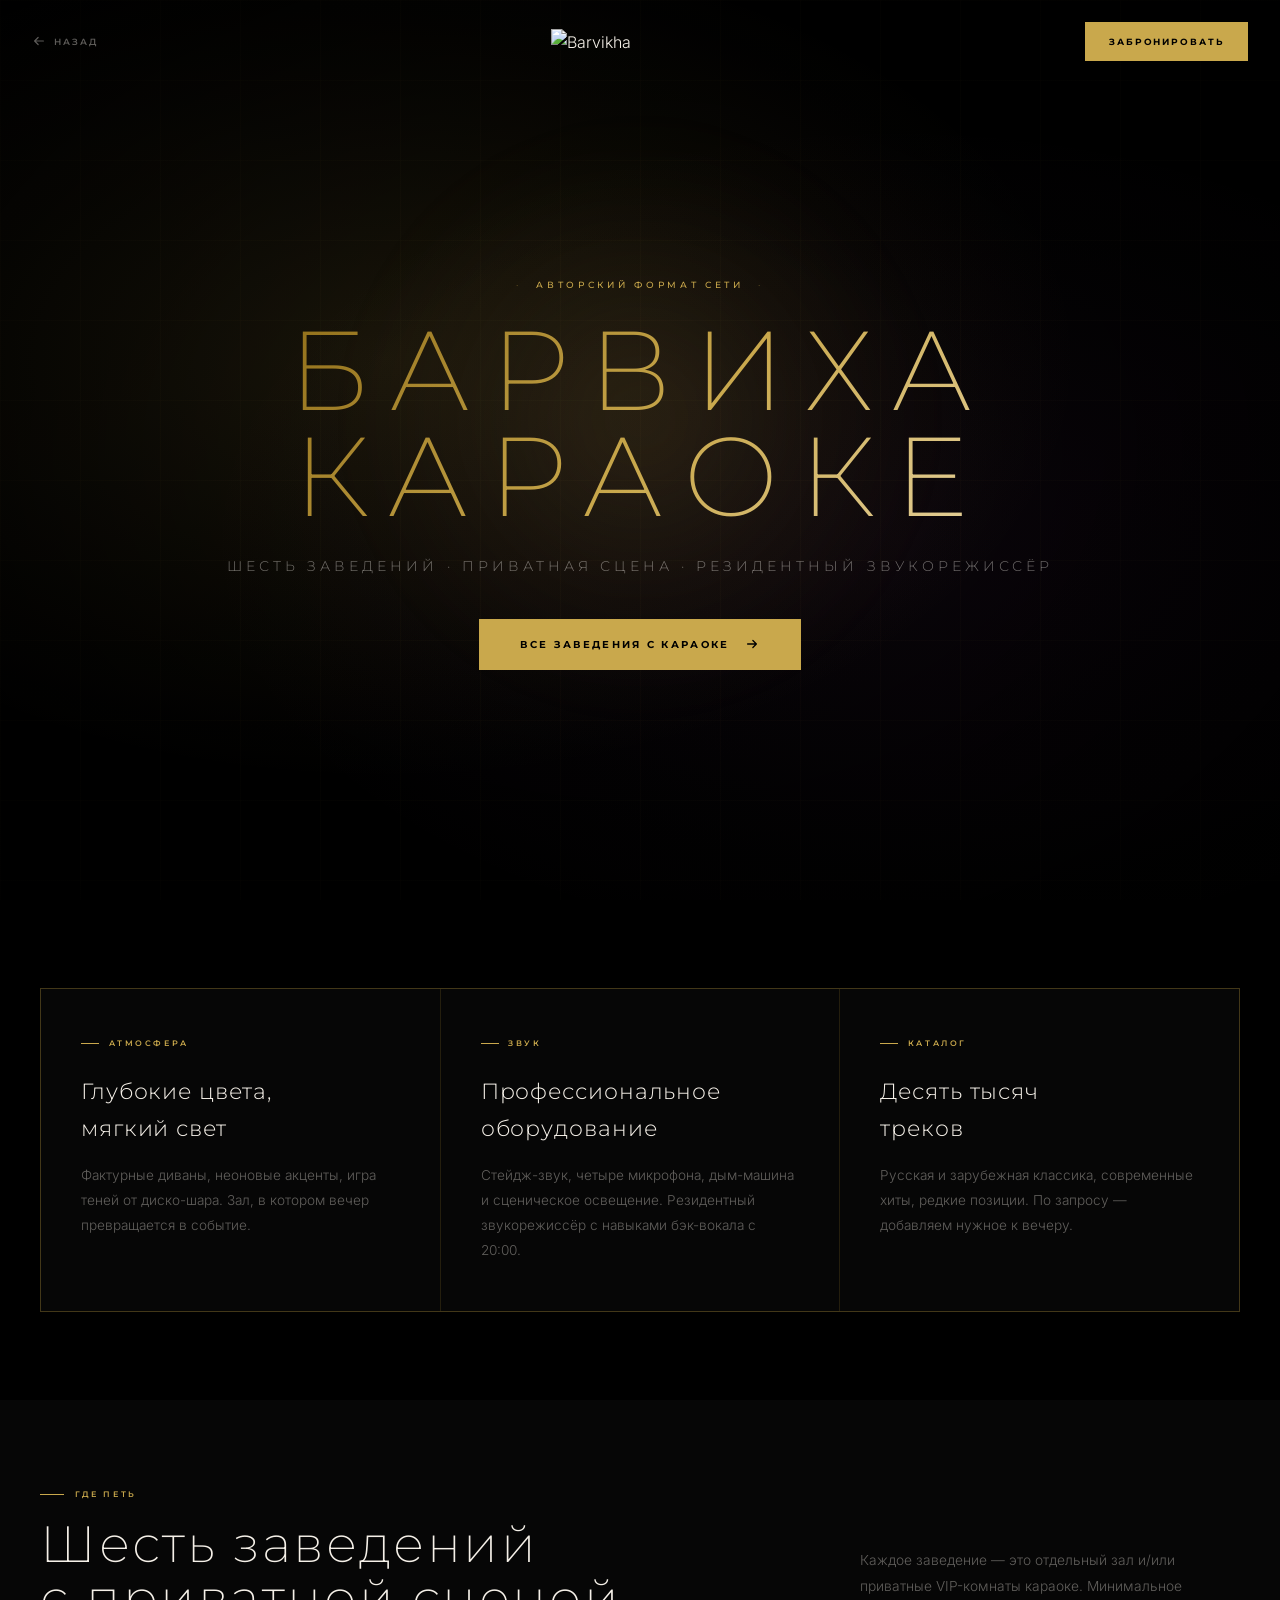
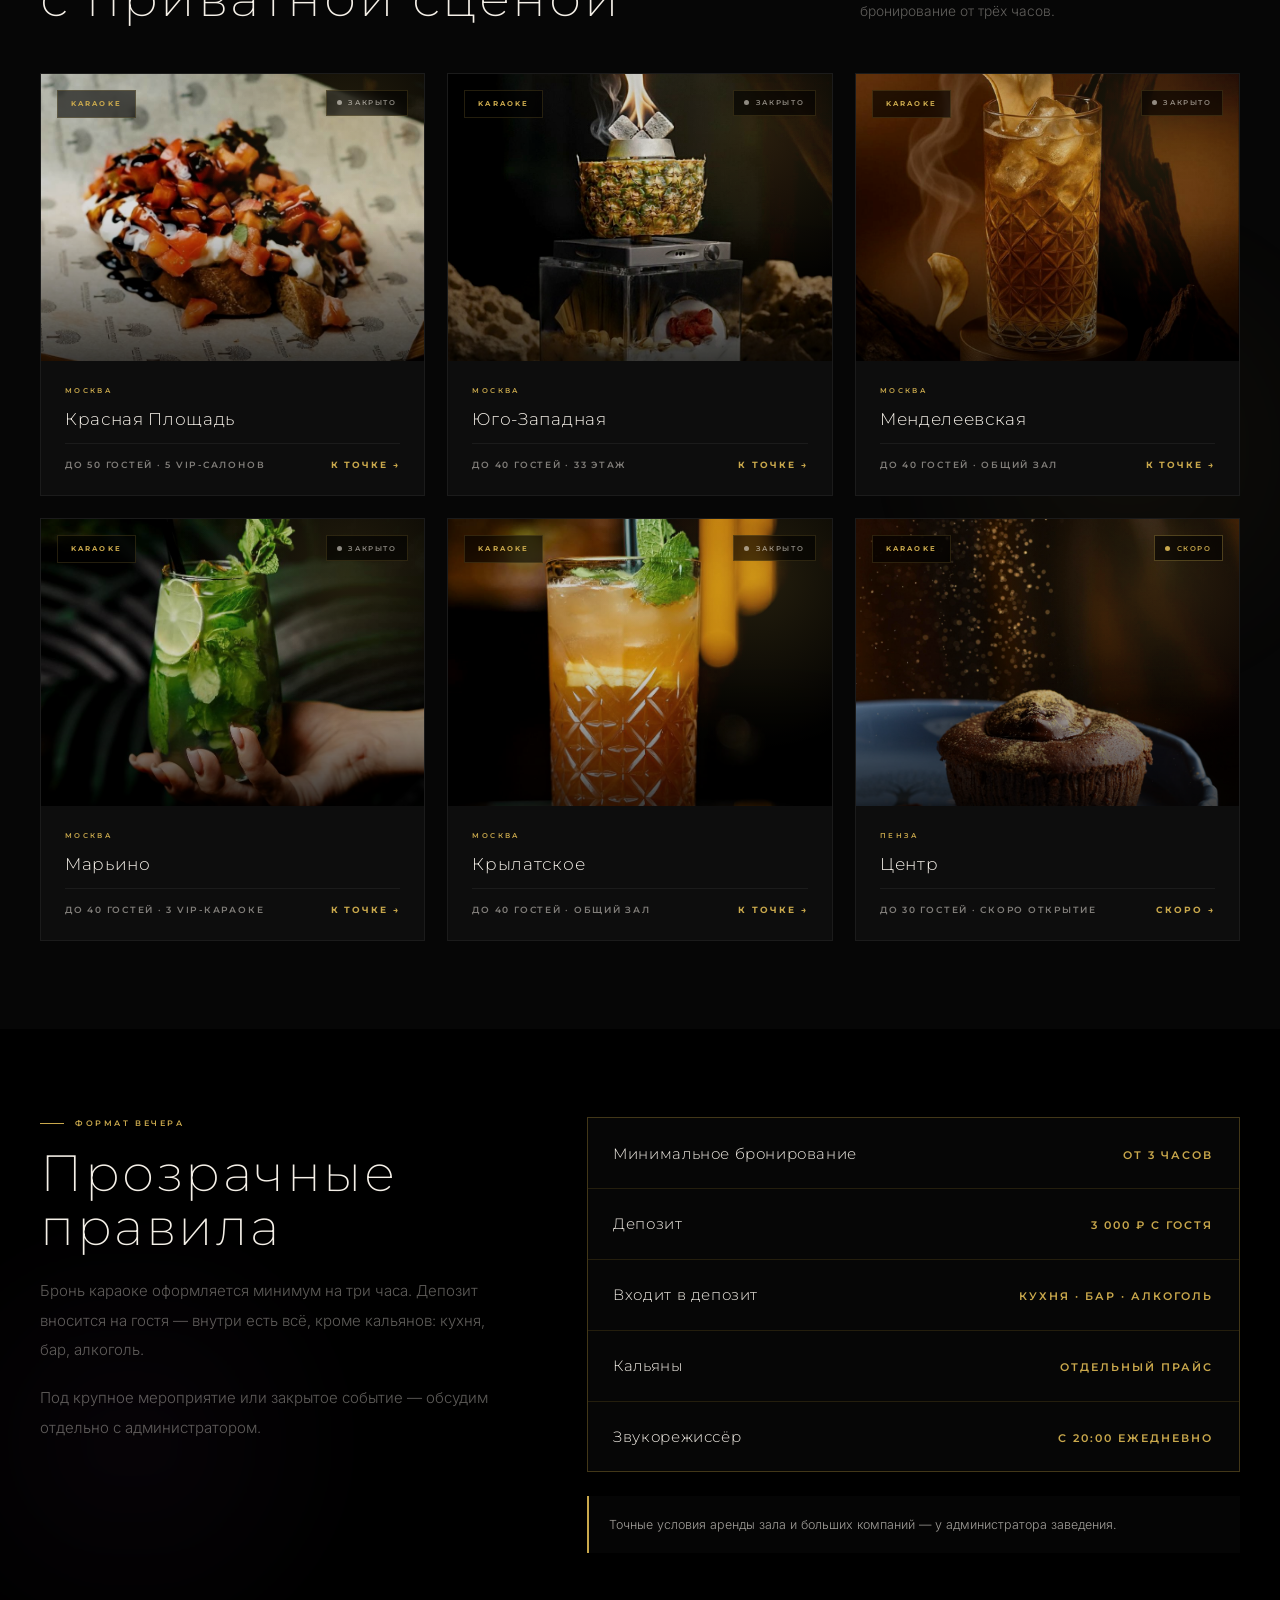
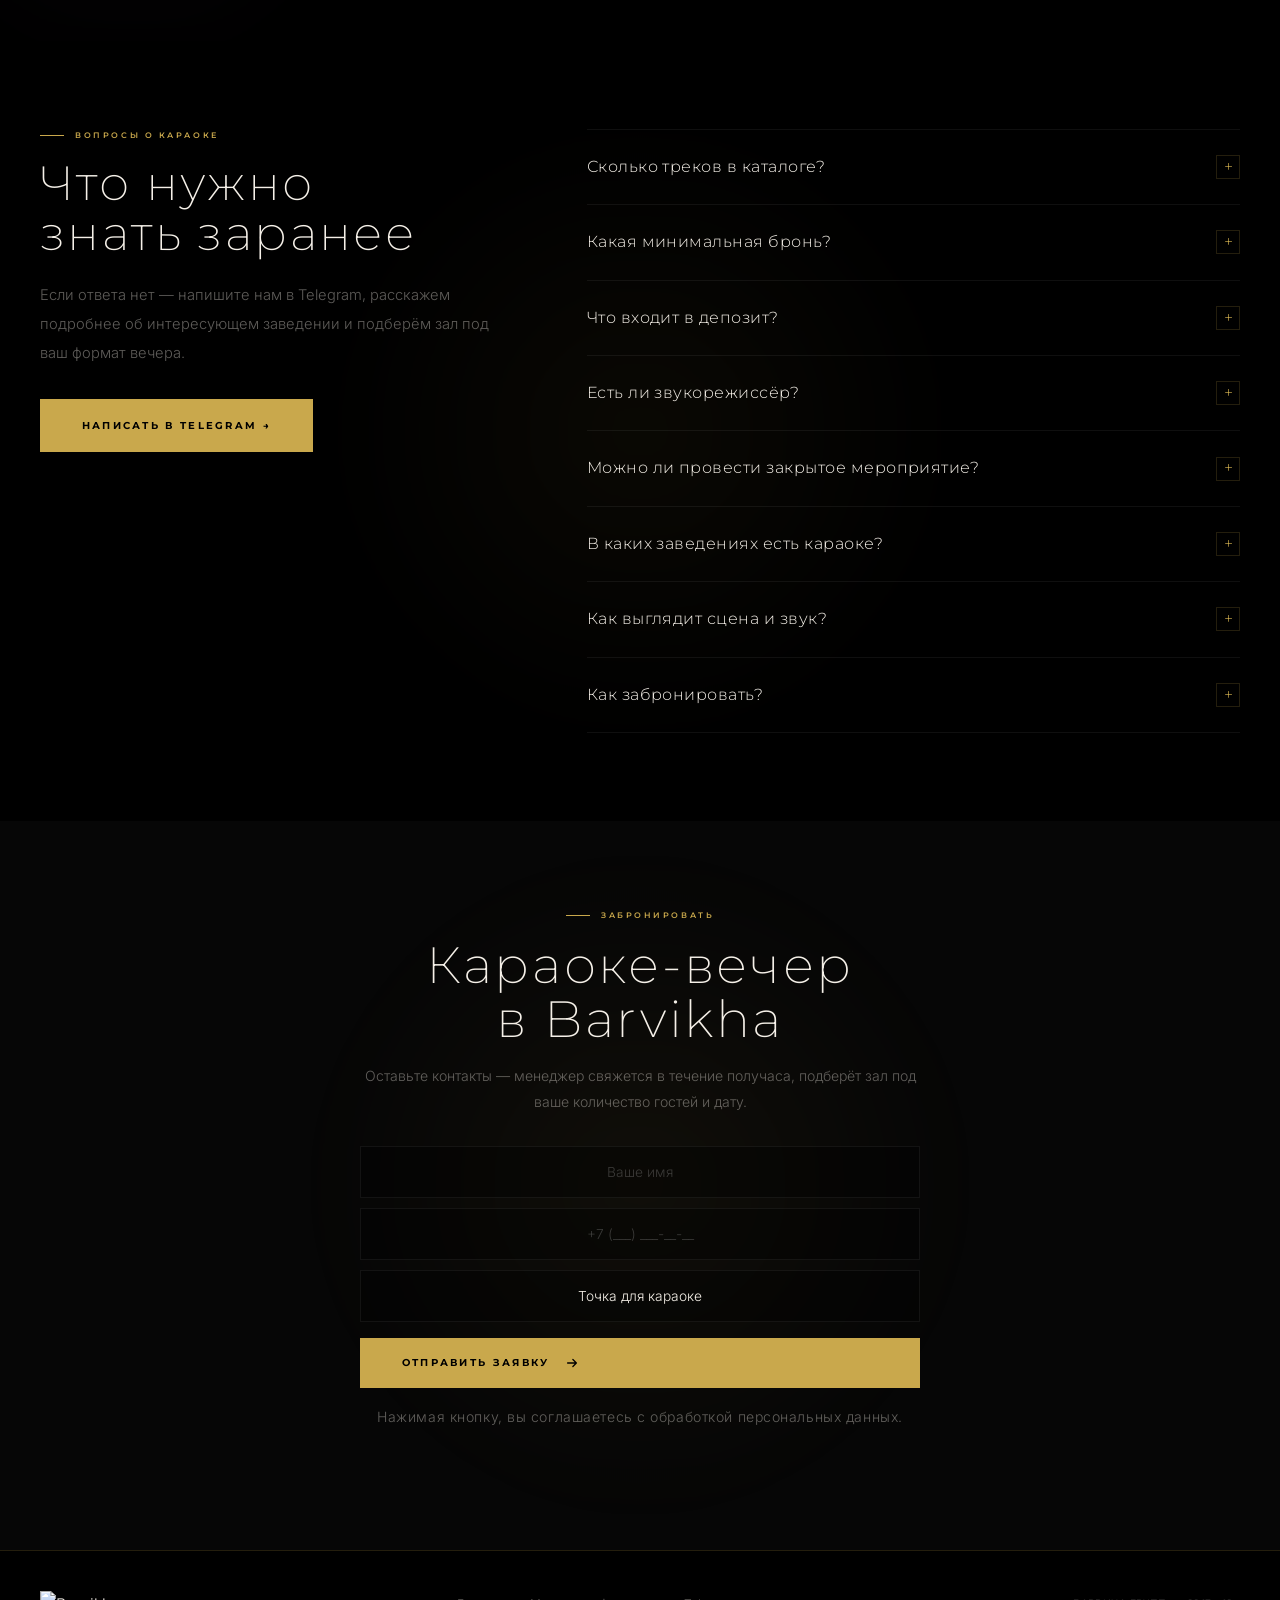
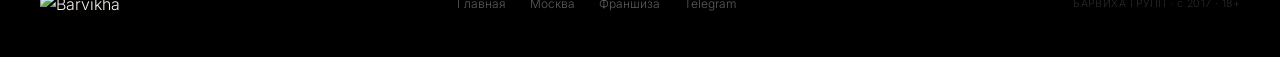
==== karaoke.html @ 73adcc39 "Initial commit: Барвиха Групп — 24 заведения, лендинг с маркетинг-механиками - 4 страницы: index, mo" ====
<!DOCTYPE html>
<html lang="ru">
<head>
<meta charset="UTF-8"/>
<meta name="viewport" content="width=device-width,initial-scale=1.0"/>
<title>Барвиха · Караоке — приватные сцены сети</title>
<meta name="description" content="Авторский караоке-формат в шести заведениях «Барвиха». Приватные сцены, профессиональное оборудование, резидентный звукорежиссёр и каталог из 10 000 треков."/>
<meta property="og:title" content="Barvikha Karaoke"/>
<meta property="og:description" content="Шесть заведений сети с приватной караоке-сценой. Резидентный звукорежиссёр, авторский формат вечера."/>
<meta property="og:type" content="website"/>
<meta name="theme-color" content="#C9A84C"/>
<link rel="icon" href="data:image/svg+xml,<svg xmlns='http://www.w3.org/2000/svg' viewBox='0 0 32 32'><rect width='32' height='32' fill='%23000'/><text y='24' x='4' font-size='24' fill='%23C9A84C' font-family='serif' font-weight='bold'>B</text></svg>"/>
<link href="https://fonts.googleapis.com/css2?family=Montserrat:wght@200;300;400;500;600;700;800&family=Inter:wght@300;400;500&display=swap" rel="stylesheet"/>
<style>
*,*::before,*::after{margin:0;padding:0;box-sizing:border-box}
:root{
  --bg:#000;--s1:#060606;--s2:#0d0d0d;--s3:#111;
  --gold:#C9A84C;--gold-lt:#E8D5A3;--gold-dk:#8B6914;
  --gold-grad:linear-gradient(135deg,#8B6914 0%,#C9A84C 30%,#E8D5A3 55%,#C9A84C 75%,#8B6914 100%);
  --white:#F5F0E8;--muted:rgba(245,240,232,.38);--border:rgba(255,255,255,.06);
  --b-gold:rgba(201,168,76,.18);--b-gold2:rgba(201,168,76,.35);
  --glow:0 0 50px rgba(201,168,76,.25),0 0 100px rgba(201,168,76,.1);
  --hd:'Montserrat',sans-serif;--bd:'Inter',sans-serif;
  --ease:cubic-bezier(.22,.61,.36,1)
}
html{scroll-behavior:smooth}
body{background:var(--bg);color:var(--white);font-family:var(--bd);font-weight:300;overflow-x:hidden;line-height:1.65}
a{color:inherit;text-decoration:none}
button{font-family:var(--bd)}
::-webkit-scrollbar{width:2px}::-webkit-scrollbar-track{background:#000}::-webkit-scrollbar-thumb{background:var(--gold-dk)}
@keyframes goldShimmer{0%,100%{background-position:0% 50%}50%{background-position:100% 50%}}
@keyframes fu{from{opacity:0;transform:translateY(20px)}to{opacity:1;transform:none}}
@keyframes urgPulse{0%,100%{opacity:1;transform:scale(1)}50%{opacity:.5;transform:scale(.8)}}

/* NAV */
.nav{position:fixed;top:0;left:0;right:0;z-index:100;padding:1.4rem 2rem;display:flex;justify-content:space-between;align-items:center;transition:background .35s,backdrop-filter .35s;background:transparent}
.nav.on{background:rgba(0,0,0,.85);backdrop-filter:blur(12px);border-bottom:1px solid var(--b-gold);padding:.95rem 2rem}
.nav-back{display:inline-flex;align-items:center;gap:.5rem;font-family:var(--hd);font-size:.55rem;font-weight:600;letter-spacing:.22em;text-transform:uppercase;color:var(--muted);background:none;border:none;cursor:pointer;transition:color .25s}
.nav-back:hover{color:var(--gold)}
.nav-logo img{height:24px;width:auto;display:block}
.nav-book{font-family:var(--hd);font-size:.55rem;font-weight:700;letter-spacing:.22em;text-transform:uppercase;color:#000;background:var(--gold);padding:.85rem 1.5rem;border:none;cursor:pointer;transition:box-shadow .3s}
.nav-book:hover{box-shadow:var(--glow)}

/* COMMON */
.section{padding:5.5rem 0}
.wrap{max-width:1280px;margin:0 auto;padding:0 2.5rem}
.sec-lbl{font-family:var(--hd);font-size:.5rem;font-weight:600;letter-spacing:.32em;text-transform:uppercase;color:var(--gold);display:flex;align-items:center;gap:.7rem;margin-bottom:1rem}
.sec-lbl::before{content:'';width:24px;height:1px;background:var(--gold)}
.sec-h2{font-family:var(--hd);font-size:clamp(2rem,4.4vw,3.2rem);font-weight:200;letter-spacing:.05em;line-height:1.05}
.rv{opacity:0;transform:translateY(28px);transition:opacity .8s var(--ease),transform .8s var(--ease)}
.rv.in{opacity:1;transform:none}
.d1{transition-delay:.1s}.d2{transition-delay:.18s}.d3{transition-delay:.26s}
.gold-text{background:var(--gold-grad);background-size:200% 100%;-webkit-background-clip:text;-webkit-text-fill-color:transparent;background-clip:text;animation:goldShimmer 10s ease-in-out infinite}

/* HERO */
.kar-hero{position:relative;min-height:88vh;display:flex;align-items:center;justify-content:center;padding:8rem 1.5rem 5rem;overflow:hidden}
.kar-hero-bg{position:absolute;inset:0;background:radial-gradient(ellipse at 30% 40%,rgba(201,168,76,.13) 0%,transparent 55%),radial-gradient(ellipse at 70% 60%,rgba(170,80,180,.06) 0%,transparent 55%);pointer-events:none}
.kar-hero-grid{position:absolute;inset:0;background-image:linear-gradient(rgba(201,168,76,.025) 1px,transparent 1px),linear-gradient(90deg,rgba(201,168,76,.025) 1px,transparent 1px);background-size:80px 80px;pointer-events:none}
/* «Дискошар» — мерцающее золотое свечение */
.kar-disco{position:absolute;top:50%;left:50%;transform:translate(-50%,-55%);width:min(640px,72vw);height:min(640px,72vw);border-radius:50%;
  background:radial-gradient(circle,rgba(201,168,76,.12) 0%,rgba(201,168,76,.04) 35%,transparent 65%);
  filter:blur(28px);pointer-events:none;animation:discoPulse 5s ease-in-out infinite}
@keyframes discoPulse{0%,100%{opacity:.6;transform:translate(-50%,-55%) scale(1)}50%{opacity:1;transform:translate(-50%,-55%) scale(1.06)}}
.kar-vign{position:absolute;inset:0;background:radial-gradient(ellipse at center,transparent 30%,rgba(0,0,0,.7) 100%);pointer-events:none}
.kar-hero-inner{position:relative;z-index:2;text-align:center;max-width:880px}
.kar-eyebrow{font-family:var(--hd);font-size:.55rem;font-weight:500;letter-spacing:.42em;text-transform:uppercase;color:var(--gold);margin-bottom:1.5rem;opacity:0;animation:fu 1s var(--ease) forwards .25s}
.kar-eyebrow::before,.kar-eyebrow::after{content:'·';margin:0 .9rem;color:rgba(201,168,76,.35)}
.kar-name{font-family:var(--hd);font-size:clamp(2.5rem,9vw,7rem);font-weight:200;letter-spacing:.18em;line-height:.95;background:var(--gold-grad);background-size:200% 100%;-webkit-background-clip:text;-webkit-text-fill-color:transparent;background-clip:text;animation:goldShimmer 10s ease-in-out infinite,fu 1.1s var(--ease) forwards .4s;opacity:0}
.kar-tag{font-family:var(--hd);font-size:clamp(.7rem,1.4vw,.9rem);font-weight:300;letter-spacing:.28em;color:rgba(245,240,232,.45);margin:1.6rem 0 2.5rem;text-transform:uppercase;opacity:0;animation:fu 1s var(--ease) forwards .65s}
.kar-cta{display:inline-flex;align-items:center;gap:1rem;font-family:var(--hd);font-size:.6rem;font-weight:700;letter-spacing:.24em;text-transform:uppercase;color:#000;background:var(--gold);padding:1.15rem 2.6rem;border:none;cursor:pointer;transition:box-shadow .3s,transform .3s;position:relative;overflow:hidden;opacity:0;animation:fu 1s var(--ease) forwards .85s}
.kar-cta::after{content:'';position:absolute;inset:0;background:linear-gradient(110deg,transparent 40%,rgba(255,255,255,.28) 50%,transparent 60%);transform:translateX(-100%);transition:transform .6s}
.kar-cta:hover::after{transform:translateX(100%)}
.kar-cta:hover{box-shadow:0 12px 40px -8px rgba(201,168,76,.45),var(--glow);transform:translateY(-2px)}

/* MANIFEST */
.kar-manifest{background:var(--bg);position:relative}
.km-grid{display:grid;grid-template-columns:repeat(3,1fr);gap:1px;background:var(--b-gold);border:1px solid var(--b-gold)}
.km-cell{background:#060606;padding:3rem 2.5rem;display:flex;flex-direction:column;gap:1rem;position:relative;overflow:hidden;transition:background .35s}
.km-cell::before{content:'';position:absolute;left:0;top:0;bottom:0;width:2px;background:var(--gold-grad);transform:scaleY(0);transform-origin:bottom;transition:transform .45s var(--ease)}
.km-cell:hover{background:#0a0a0a}
.km-cell:hover::before{transform:scaleY(1)}
.km-cell-l{font-family:var(--hd);font-size:.5rem;font-weight:600;letter-spacing:.32em;text-transform:uppercase;color:var(--gold);display:flex;align-items:center;gap:.6rem;margin-bottom:.4rem}
.km-cell-l::before{content:'';width:18px;height:1px;background:var(--gold)}
.km-cell h3{font-family:var(--hd);font-size:1.4rem;font-weight:300;letter-spacing:.04em;color:var(--white)}
.km-cell p{font-size:.85rem;color:var(--muted);line-height:1.85}

/* POINTS */
.kar-points{background:var(--s1);position:relative;overflow:hidden}
.kar-points::before{content:'';position:absolute;right:-10%;top:30%;width:560px;height:560px;background:radial-gradient(circle,rgba(201,168,76,.05) 0%,transparent 65%);pointer-events:none;filter:blur(20px)}
.kp-hd{display:flex;justify-content:space-between;align-items:flex-end;flex-wrap:wrap;gap:2rem;margin-bottom:3rem;position:relative;z-index:1}
.kp-hd-r{font-size:.86rem;color:var(--muted);max-width:380px;line-height:1.85}
.kp-grid{display:grid;grid-template-columns:repeat(3,1fr);gap:1.4rem;position:relative;z-index:1}
.kp-card{background:var(--s2);border:1px solid var(--border);overflow:hidden;display:flex;flex-direction:column;cursor:pointer;transition:transform .4s var(--ease),border-color .4s,box-shadow .4s;position:relative}
.kp-card:hover{transform:translateY(-6px);border-color:var(--b-gold);box-shadow:0 25px 60px -20px rgba(0,0,0,.7)}
.kp-img{aspect-ratio:4/3;overflow:hidden;position:relative;background:linear-gradient(135deg,#0c0c0c,#000)}
.kp-img img{width:100%;height:100%;object-fit:cover;display:block;filter:saturate(.9) contrast(1.05) brightness(.85);transition:transform 1.2s var(--ease),filter .6s}
.kp-card:hover .kp-img img{transform:scale(1.06);filter:saturate(1) contrast(1.05) brightness(.95)}
.kp-img::after{content:'';position:absolute;inset:0;background:linear-gradient(to top,rgba(0,0,0,.7) 0%,transparent 50%),radial-gradient(circle at 80% 20%,rgba(201,168,76,.18),transparent 45%);pointer-events:none}
.kp-tag{position:absolute;top:1rem;left:1rem;font-family:var(--hd);font-size:.45rem;font-weight:700;letter-spacing:.3em;text-transform:uppercase;color:var(--gold);padding:.45rem .8rem;border:1px solid var(--b-gold);background:rgba(0,0,0,.6);backdrop-filter:blur(8px);z-index:2}
.kp-status{position:absolute;top:1rem;right:1rem;display:inline-flex;align-items:center;gap:.4rem;font-family:var(--hd);font-size:.42rem;font-weight:600;letter-spacing:.24em;text-transform:uppercase;padding:.4rem .65rem;border:1px solid var(--b-gold);background:rgba(0,0,0,.6);backdrop-filter:blur(8px);z-index:2}
.kp-status.open{color:#7ecb7e;border-color:rgba(126,203,126,.3)}
.kp-status.closed{color:rgba(245,240,232,.55)}
.kp-status.soon{color:var(--gold);border-color:var(--b-gold2)}
.kp-status .ks-d{width:5px;height:5px;border-radius:50%;background:currentColor;animation:urgPulse 1.6s ease-in-out infinite}
.kp-body{padding:1.5rem 1.5rem 1.4rem;display:flex;flex-direction:column;gap:.55rem;flex:1}
.kp-city{font-family:var(--hd);font-size:.46rem;font-weight:600;letter-spacing:.32em;text-transform:uppercase;color:var(--gold)}
.kp-name{font-family:var(--hd);font-size:1.05rem;font-weight:300;letter-spacing:.04em;color:var(--white)}
.kp-meta{display:flex;justify-content:space-between;align-items:baseline;border-top:1px solid var(--border);padding-top:.9rem;margin-top:auto}
.kp-cap{font-family:var(--hd);font-size:.55rem;font-weight:600;letter-spacing:.2em;text-transform:uppercase;color:rgba(245,240,232,.5)}
.kp-arr{font-family:var(--hd);font-size:.55rem;font-weight:700;letter-spacing:.22em;text-transform:uppercase;color:var(--gold);transition:transform .25s}
.kp-card:hover .kp-arr{transform:translateX(3px)}

/* FORMAT */
.kar-format{background:var(--bg);position:relative;overflow:hidden}
.kar-format::before{content:'';position:absolute;left:-10%;bottom:-10%;width:520px;height:520px;background:radial-gradient(circle,rgba(170,80,180,.04) 0%,transparent 65%);pointer-events:none;filter:blur(20px)}
.kf-grid{display:grid;grid-template-columns:5fr 7fr;gap:5rem;align-items:start;position:relative;z-index:1}
.kf-txt h2{margin-bottom:1.4rem}
.kf-txt p{font-size:.94rem;color:var(--muted);line-height:1.95;margin-bottom:1.2rem}
.kf-list{display:flex;flex-direction:column;gap:1px;background:var(--b-gold);border:1px solid var(--b-gold)}
.kf-item{background:#060606;padding:1.4rem 1.6rem;display:flex;justify-content:space-between;align-items:baseline;gap:1.5rem;transition:background .3s}
.kf-item:hover{background:#0a0a0a}
.kf-item-l{font-family:var(--hd);font-size:.95rem;font-weight:300;letter-spacing:.04em;color:var(--white)}
.kf-item-v{font-family:var(--hd);font-size:.7rem;font-weight:600;letter-spacing:.18em;text-transform:uppercase;color:var(--gold);text-align:right;flex-shrink:0}
.kf-note{margin-top:1.5rem;padding:1.1rem 1.3rem;border-left:2px solid var(--gold);background:rgba(255,255,255,.02);font-size:.78rem;color:rgba(245,240,232,.65);line-height:1.7}

/* BOOKING */
.kar-booking{background:var(--s1);position:relative;overflow:hidden}
.kar-booking::before{content:'';position:absolute;top:50%;left:50%;transform:translate(-50%,-50%);width:720px;height:720px;background:radial-gradient(circle,rgba(201,168,76,.06) 0%,transparent 65%);pointer-events:none;filter:blur(28px)}
.kb-inner{max-width:560px;margin:0 auto;text-align:center;position:relative;z-index:1}
.kb-inner h2{margin-bottom:1.1rem}
.kb-inner p{font-size:.88rem;color:var(--muted);line-height:1.8;margin-bottom:2rem}
.kb-form{display:flex;flex-direction:column;gap:.65rem}
.kb-form input,.kb-form select{width:100%;background:rgba(0,0,0,.4);border:1px solid var(--border);color:var(--white);font-family:var(--bd);font-size:.86rem;font-weight:300;padding:1.05rem 1.2rem;outline:none;transition:border-color .3s,background .3s;text-align:center;border-radius:0;-webkit-appearance:none;appearance:none}
.kb-form select option{background:#0d0d0d}
.kb-form input::placeholder{color:rgba(255,255,255,.2)}
.kb-form input:focus,.kb-form select:focus{border-color:var(--gold);background:rgba(201,168,76,.04)}
.kb-cta{margin-top:.35rem}
.kb-note{font-size:.66rem;color:rgba(255,255,255,.3);margin-top:1rem;letter-spacing:.04em}

/* FOOTER */
.footer{background:#000;border-top:1px solid var(--b-gold);padding:2.5rem 0}
.ft-inner{display:flex;align-items:center;justify-content:space-between;flex-wrap:wrap;gap:1rem}
.ft-logo img{height:22px;width:auto}
.ft-links{display:flex;gap:1.5rem}
.ft-links a{font-size:.75rem;color:var(--muted);transition:color .2s}
.ft-links a:hover{color:var(--white)}
.ft-copy{font-size:.66rem;color:rgba(255,255,255,.16);letter-spacing:.04em}

/* RESPONSIVE */
@media(max-width:1024px){
  .wrap{padding:0 2rem}
  .km-grid,.kp-grid{grid-template-columns:repeat(2,1fr)}
  .kf-grid{grid-template-columns:1fr;gap:3rem}
}
@media(max-width:768px){
  .nav{padding:1rem 1.5rem}
  .section{padding:4.5rem 0}
  .wrap{padding:0 1.25rem}
  .km-grid,.kp-grid{grid-template-columns:1fr}
  .kp-grid>*:last-child,.km-grid>*:last-child{grid-column:auto}
  .ft-inner{flex-direction:column;gap:.75rem;text-align:center}
}

/* ═══ MOBILE/TOUCH/iOS FIXES — универсальные правила ═══ */
*{-webkit-tap-highlight-color:transparent}
button,a,input,select,textarea{touch-action:manipulation}
img,video,canvas,iframe{max-width:100%}
/* iOS не зумит при фокусе если font-size >= 16px */
@media(max-width:768px){
  input[type="text"],input[type="tel"],input[type="email"],input[type="date"],input[type="time"],input[type="number"],input[type="search"],input[type="url"],select,textarea{font-size:16px !important}
}
/* iOS Safari URL-bar fix: 100svh лучше чем 100vh */
@supports(min-height:100svh){
  .hero,.loc-hero,.kar-hero{min-height:100svh}
}
/* Тач-устройства: hover-эффекты не повисают на тапе */
@media(hover:none) and (pointer:coarse){
  .city-card:hover,.tst-card:hover,.mpv-card:hover,.kp-card:hover,.menu-item:hover,.oloc:hover,.feat:hover,.fr-photo:hover,.about-photo:hover,.kar-inv-img-wrap:hover,.kd-img-wrap:hover{transform:none}
}
/* Min target size для всех кликабельных элементов на мобайле */
@media(max-width:768px){
  button,a.btn-g,a.btn-o,.fsub,.fr-cta,.kar-cta,.kb-cta,.soon-cta,.vip-cta,.kd-cta,.kar-inv-cta,.tab-btn,.nav-book,.sb-btn{min-height:48px}
  /* Wrap-friendly: сетки не должны иметь дробных колонок */
  .wrap{padding:0 1.25rem}
}
/* iPad portrait — компактнее */
@media(min-width:769px) and (max-width:1024px){
  .wrap{padding:0 2rem}
}

/* ═══ MOBILE OVERFLOW SAFETY ═══ */
html,body{max-width:100vw;overflow-x:hidden}
.hero-brand-name,.kar-name,.loc-title,.sec-h2,.splash-name,.km-cell h3{word-break:break-word;overflow-wrap:break-word;hyphens:auto}
@media(max-width:480px){
  .hero-brand-name,.splash-name{letter-spacing:.12em !important}
  .loc-title{letter-spacing:.06em !important}
  .kar-name{letter-spacing:.14em !important}
  .section{padding:4rem 0 !important}
  .wrap{padding:0 1rem !important}
}
@media(prefers-reduced-motion:reduce){
  *,*::before,*::after{animation-duration:.01ms !important;animation-iteration-count:1 !important;transition-duration:.01ms !important}
}

/* ═══ FAQ ═══ */
.faq-bg{background:var(--bg);position:relative;overflow:hidden}
.faq-bg::before{content:'';position:absolute;left:50%;top:50%;transform:translate(-50%,-50%);width:680px;height:680px;background:radial-gradient(circle,rgba(201,168,76,.05) 0%,transparent 65%);pointer-events:none;filter:blur(28px)}
.faq-grid{display:grid;grid-template-columns:5fr 7fr;gap:5rem;align-items:start;position:relative;z-index:1}
.faq-hd h2{font-family:var(--hd);font-size:clamp(2rem,4vw,3rem);font-weight:200;letter-spacing:.05em;line-height:1.05;margin-bottom:1.4rem}
.faq-hd p{font-size:.92rem;color:var(--muted);line-height:1.95;margin-bottom:1.5rem}
.faq-list{display:flex;flex-direction:column;gap:0;border-top:1px solid var(--border)}
.faq-q{border-bottom:1px solid var(--border);padding:0;cursor:pointer;list-style:none;background:transparent;width:100%;text-align:left;font-family:inherit;color:inherit;border-left:0;border-right:0;border-top:0;transition:background .35s}
.faq-q::-webkit-details-marker{display:none}
.faq-q:hover{background:rgba(201,168,76,.025)}
.faq-q-h{display:flex;justify-content:space-between;align-items:center;padding:1.5rem 0;gap:1.4rem;cursor:pointer;list-style:none}
.faq-q-h::-webkit-details-marker{display:none}
.faq-q-t{font-family:var(--hd);font-size:1rem;font-weight:300;letter-spacing:.03em;color:var(--white);transition:color .25s}
.faq-q[open] .faq-q-t,.faq-q:hover .faq-q-t{color:var(--gold)}
.faq-ico{width:24px;height:24px;flex-shrink:0;border:1px solid var(--b-gold);display:flex;align-items:center;justify-content:center;color:var(--gold);font-family:var(--hd);font-weight:300;font-size:1rem;transition:transform .35s var(--ease),background .35s}
.faq-q[open] .faq-ico{background:var(--gold);color:#000;transform:rotate(45deg)}
.faq-a{padding:0 0 1.5rem 0;font-size:.86rem;color:var(--muted);line-height:1.85;max-width:46rem}
.faq-a a{color:var(--gold);border-bottom:1px solid var(--b-gold2);transition:border-color .25s}
.faq-a a:hover{border-color:var(--gold)}
@media(max-width:1024px){.faq-grid{grid-template-columns:1fr;gap:2.5rem}}
</style>
</head>
<body>

<!-- NAV -->
<nav class="nav" id="nav">
  <button class="nav-back" onclick="history.back()">
    <svg width="14" height="14" viewBox="0 0 16 16" fill="none"><path d="M13 8H3M3 8L7 4M3 8L7 12" stroke="currentColor" stroke-width="1.4" stroke-linecap="round" stroke-linejoin="round"/></svg>
    Назад
  </button>
  <div class="nav-logo">
    <a href="index.html"><img src="https://barvikhagroup.ru/img/main/header-logo.png" alt="Barvikha"/></a>
  </div>
  <button class="nav-book" onclick="document.getElementById('booking').scrollIntoView({behavior:'smooth'})">Забронировать</button>
</nav>

<!-- HERO -->
<section class="kar-hero">
  <div class="kar-hero-bg"></div>
  <div class="kar-hero-grid"></div>
  <div class="kar-disco"></div>
  <div class="kar-vign"></div>
  <div class="kar-hero-inner">
    <p class="kar-eyebrow">Авторский формат сети</p>
    <h1 class="kar-name">БАРВИХА<br>КАРАОКЕ</h1>
    <p class="kar-tag">Шесть заведений · приватная сцена · резидентный звукорежиссёр</p>
    <button class="kar-cta" onclick="document.getElementById('points').scrollIntoView({behavior:'smooth'})">
      Все заведения с караоке
      <svg width="14" height="14" viewBox="0 0 16 16" fill="none"><path d="M3 8H13M13 8L9 4M13 8L9 12" stroke="currentColor" stroke-width="1.5" stroke-linecap="round" stroke-linejoin="round"/></svg>
    </button>
  </div>
</section>

<!-- MANIFEST -->
<section class="section kar-manifest">
  <div class="wrap">
    <div class="km-grid rv">
      <div class="km-cell">
        <span class="km-cell-l">Атмосфера</span>
        <h3>Глубокие цвета,<br>мягкий свет</h3>
        <p>Фактурные диваны, неоновые акценты, игра теней от диско-шара. Зал, в котором вечер превращается в событие.</p>
      </div>
      <div class="km-cell">
        <span class="km-cell-l">Звук</span>
        <h3>Профессиональное<br>оборудование</h3>
        <p>Стейдж-звук, четыре микрофона, дым-машина и сценическое освещение. Резидентный звукорежиссёр с навыками бэк-вокала с 20:00.</p>
      </div>
      <div class="km-cell">
        <span class="km-cell-l">Каталог</span>
        <h3>Десять тысяч<br>треков</h3>
        <p>Русская и зарубежная классика, современные хиты, редкие позиции. По запросу — добавляем нужное к вечеру.</p>
      </div>
    </div>
  </div>
</section>

<!-- POINTS -->
<section class="section kar-points" id="points">
  <div class="wrap">
    <div class="kp-hd">
      <div class="rv">
        <span class="sec-lbl">Где петь</span>
        <h2 class="sec-h2">Шесть заведений<br>с приватной сценой</h2>
      </div>
      <p class="kp-hd-r rv d1">Каждое заведение — это отдельный зал и/или приватные VIP-комнаты караоке. Минимальное бронирование от трёх часов.</p>
    </div>
    <div class="kp-grid" id="kpGrid"></div>
  </div>
</section>

<!-- FORMAT -->
<section class="section kar-format">
  <div class="wrap">
    <div class="kf-grid">
      <div class="kf-txt rv">
        <span class="sec-lbl">Формат вечера</span>
        <h2 class="sec-h2">Прозрачные<br>правила</h2>
        <p>Бронь караоке оформляется минимум на три часа. Депозит вносится на гостя — внутри есть всё, кроме кальянов: кухня, бар, алкоголь.</p>
        <p>Под крупное мероприятие или закрытое событие — обсудим отдельно с администратором.</p>
      </div>
      <div class="rv d1">
        <div class="kf-list">
          <div class="kf-item">
            <span class="kf-item-l">Минимальное бронирование</span>
            <span class="kf-item-v">от 3 часов</span>
          </div>
          <div class="kf-item">
            <span class="kf-item-l">Депозит</span>
            <span class="kf-item-v">3 000 ₽ с гостя</span>
          </div>
          <div class="kf-item">
            <span class="kf-item-l">Входит в депозит</span>
            <span class="kf-item-v">Кухня · бар · алкоголь</span>
          </div>
          <div class="kf-item">
            <span class="kf-item-l">Кальяны</span>
            <span class="kf-item-v">отдельный прайс</span>
          </div>
          <div class="kf-item">
            <span class="kf-item-l">Звукорежиссёр</span>
            <span class="kf-item-v">с 20:00 ежедневно</span>
          </div>
        </div>
        <div class="kf-note">Точные условия аренды зала и больших компаний — у администратора заведения.</div>
      </div>
    </div>
  </div>
</section>

<!-- FAQ -->
<section class="section faq-bg" id="faq">
  <div class="wrap">
    <div class="faq-grid">
      <div class="faq-hd rv">
        <span class="sec-lbl">Вопросы о караоке</span>
        <h2>Что нужно<br>знать заранее</h2>
        <p>Если ответа нет — напишите нам в Telegram, расскажем подробнее об интересующем заведении и подберём зал под ваш формат вечера.</p>
        <a href="https://t.me/BARVIKHAGROUP" target="_blank" class="kar-cta" style="margin-top:.5rem">Написать в Telegram →</a>
      </div>
      <div class="faq-list rv d1">
        <details class="faq-q">
          <summary class="faq-q-h"><span class="faq-q-t">Сколько треков в каталоге?</span><span class="faq-ico">+</span></summary>
          <div class="faq-a">Более 10 000 треков на русском и зарубежных языках — от классики до современных хитов. Если нужного нет — добавим к вашему вечеру по запросу заранее.</div>
        </details>
        <details class="faq-q">
          <summary class="faq-q-h"><span class="faq-q-t">Какая минимальная бронь?</span><span class="faq-ico">+</span></summary>
          <div class="faq-a">От трёх часов в любой день недели. Дальше — почасовая аренда по тарифу зала, который выбираете при бронировании.</div>
        </details>
        <details class="faq-q">
          <summary class="faq-q-h"><span class="faq-q-t">Что входит в депозит?</span><span class="faq-ico">+</span></summary>
          <div class="faq-a">Алкоголь, барная продукция и блюда кухни. Кальяны не входят в депозит — оплачиваются отдельно по прайсу.</div>
        </details>
        <details class="faq-q">
          <summary class="faq-q-h"><span class="faq-q-t">Есть ли звукорежиссёр?</span><span class="faq-ico">+</span></summary>
          <div class="faq-a">Резидентный звукорежиссёр с навыками бэк-вокала с 20:00 ежедневно. В будние дни — по запросу при бронировании.</div>
        </details>
        <details class="faq-q">
          <summary class="faq-q-h"><span class="faq-q-t">Можно ли провести закрытое мероприятие?</span><span class="faq-ico">+</span></summary>
          <div class="faq-a">Да — день рождения, корпоратив, девичник, выпускной. Подбираем зал под количество гостей, формат вечера и бюджет. Оформление под событие — за наш счёт.</div>
        </details>
        <details class="faq-q">
          <summary class="faq-q-h"><span class="faq-q-t">В каких заведениях есть караоке?</span><span class="faq-ico">+</span></summary>
          <div class="faq-a">В Москве: Красная Площадь, Юго-Западная, Менделеевская, Марьино, Крылатское. Скоро откроется в Пензе. В каждом заведении — свой формат: общий зал и/или приватные VIP-салоны караоке.</div>
        </details>
        <details class="faq-q">
          <summary class="faq-q-h"><span class="faq-q-t">Как выглядит сцена и звук?</span><span class="faq-ico">+</span></summary>
          <div class="faq-a">Профессиональная караоке-машина, большой экран с проектором и плазменные ТВ по периметру, два-четыре микрофона, дым-машина, сценическое световое оборудование. Качество — клубного уровня.</div>
        </details>
        <details class="faq-q">
          <summary class="faq-q-h"><span class="faq-q-t">Как забронировать?</span><span class="faq-ico">+</span></summary>
          <div class="faq-a">Через форму ниже, по телефону единой линии или в Telegram-канале. Менеджер свяжется в течение 30 минут — уточнит дату, формат вечера и поможет с выбором зала.</div>
        </details>
      </div>
    </div>
  </div>
</section>

<!-- BOOKING -->
<section class="section kar-booking" id="booking">
  <div class="wrap">
    <div class="kb-inner">
      <span class="sec-lbl rv" style="justify-content:center">Забронировать</span>
      <h2 class="sec-h2 rv">Караоке-вечер<br>в Barvikha</h2>
      <p class="rv d1">Оставьте контакты — менеджер свяжется в течение получаса, подберёт зал под ваше количество гостей и дату.</p>
      <form class="kb-form rv d2" id="kbForm" onsubmit="handleKBForm(event)">
        <input type="text" name="name" placeholder="Ваше имя" required/>
        <input type="tel" id="kbPhone" name="phone" placeholder="+7 (___) ___-__-__" required/>
        <select name="point" required>
          <option value="" disabled selected>Точка для караоке</option>
          <option value="msk_krasnaya">Красная Площадь</option>
          <option value="msk_yugozapadnaya">Юго-Западная</option>
          <option value="msk_mendeleevskaya">Менделеевская</option>
          <option value="msk_marino">Марьино</option>
          <option value="msk_krylatskoe">Крылатское</option>
          <option value="penza">Пенза (после открытия)</option>
        </select>
        <button type="submit" class="kar-cta kb-cta" id="kbSubmit">
          Отправить заявку
          <svg width="14" height="14" viewBox="0 0 16 16" fill="none"><path d="M3 8H13M13 8L9 4M13 8L9 12" stroke="currentColor" stroke-width="1.5" stroke-linecap="round" stroke-linejoin="round"/></svg>
        </button>
      </form>
      <p class="kb-note">Нажимая кнопку, вы соглашаетесь с обработкой персональных данных.</p>
    </div>
  </div>
</section>

<!-- FOOTER -->
<footer class="footer">
  <div class="wrap">
    <div class="ft-inner">
      <div class="ft-logo">
        <img src="https://barvikhagroup.ru/img/main/header-logo.png" alt="Barvikha"/>
      </div>
      <div class="ft-links">
        <a href="index.html">Главная</a>
        <a href="moscow.html">Москва</a>
        <a href="index.html#franchise">Франшиза</a>
        <a href="https://t.me/BARVIKHAGROUP" target="_blank">Telegram</a>
      </div>
      <span class="ft-copy">БАРВИХА ГРУПП · с 2017 · 18+</span>
    </div>
  </div>
</footer>

<script>
// REVEAL
function _setupReveal(){try{const obs=new IntersectionObserver(e=>e.forEach(x=>{if(x.isIntersecting){x.target.classList.add('in');obs.unobserve(x.target)}}),{threshold:.05,rootMargin:'0px 0px -8% 0px'});document.querySelectorAll('.rv').forEach(el=>obs.observe(el))}catch(e){document.querySelectorAll('.rv').forEach(el=>el.classList.add('in'))}}
setTimeout(()=>document.querySelectorAll('.rv').forEach(el=>el.classList.add('in')),1200);
if(document.readyState==='loading')document.addEventListener('DOMContentLoaded',_setupReveal);else _setupReveal();

// NAV
const nav=document.getElementById('nav');
window.addEventListener('scroll',()=>nav.classList.toggle('on',scrollY>60),{passive:true});

// POINTS
const KAR_POINTS=[
  {key:'msk_krasnaya',city:'Москва',loc:'Красная Площадь',cap:'до 50 гостей · 5 VIP-салонов',img:'гавно 1.jpeg',h1v:'12:00 — 03:00',h2v:'12:00 — 06:00',status:'open'},
  {key:'msk_yugozapadnaya',city:'Москва',loc:'Юго-Западная',cap:'до 40 гостей · 33 этаж',img:'кальян 1.jpeg',h1v:'12:00 — 03:00',h2v:'12:00 — 06:00',status:'open'},
  {key:'msk_mendeleevskaya',city:'Москва',loc:'Менделеевская',cap:'до 40 гостей · общий зал',img:'бар 1.jpeg',h1v:'12:00 — 03:00',h2v:'12:00 — 06:00',status:'open'},
  {key:'msk_marino',city:'Москва',loc:'Марьино',cap:'до 40 гостей · 3 VIP-караоке',img:'бар 4.jpeg',h1v:'12:00 — 03:00',h2v:'12:00 — 06:00',status:'open'},
  {key:'msk_krylatskoe',city:'Москва',loc:'Крылатское',cap:'до 40 гостей · общий зал',img:'бар 6.jpeg',h1v:'12:00 — 03:00',h2v:'12:00 — 06:00',status:'open'},
  {key:'penza',city:'Пенза',loc:'Центр',cap:'до 30 гостей · скоро открытие',img:'десерт 1.jpeg',status:'soon'}
];
function statusForPoint(p){
  if(p.status==='soon')return{cls:'soon',label:'Скоро'};
  const now=new Date(),day=now.getDay(),isFs=day===5||day===6;
  const v=isFs?p.h2v:p.h1v;const m=v.match(/(\d{1,2}):(\d{2})/g);
  if(!m||m.length<2)return{cls:'closed',label:'Закрыто'};
  const t=m.map(s=>{const[h,mn]=s.split(':').map(Number);return h*60+mn});
  const cur=now.getHours()*60+now.getMinutes();
  let open=false;if(t[1]<t[0])open=cur>=t[0]||cur<t[1];else open=cur>=t[0]&&cur<t[1];
  return open?{cls:'open',label:'Открыто'}:{cls:'closed',label:'Закрыто'};
}
function renderPoints(){
  const grid=document.getElementById('kpGrid');
  grid.innerHTML=KAR_POINTS.map((p,i)=>{
    const st=statusForPoint(p);
    const cls=i<3?'rv':(i<6?'rv d1':'rv d2');
    const href=p.status==='soon'?'#':`location.html?city=${p.key}`;
    return `<a class="kp-card ${cls}" href="${href}">
      <div class="kp-img">
        <span class="kp-tag">Karaoke</span>
        <span class="kp-status ${st.cls}"><span class="ks-d"></span>${st.label}</span>
        <img src="${p.img}" alt="${p.loc}" loading="lazy"/>
      </div>
      <div class="kp-body">
        <span class="kp-city">${p.city}</span>
        <span class="kp-name">${p.loc}</span>
        <div class="kp-meta">
          <span class="kp-cap">${p.cap}</span>
          <span class="kp-arr">${p.status==='soon'?'Скоро →':'К точке →'}</span>
        </div>
      </div>
    </a>`;
  }).join('');
  // re-attach reveal observer to fresh cards
  if(window.IntersectionObserver){
    const obs=new IntersectionObserver(e=>e.forEach(x=>{if(x.isIntersecting){x.target.classList.add('in');obs.unobserve(x.target)}}),{threshold:.05,rootMargin:'0px 0px -8% 0px'});
    grid.querySelectorAll('.rv').forEach(el=>obs.observe(el));
  }
}
renderPoints();

// PHONE MASK
const kbPhone=document.getElementById('kbPhone');
kbPhone&&kbPhone.addEventListener('input',e=>{let v=e.target.value.replace(/\D/g,'');if(v.startsWith('8'))v='7'+v.slice(1);if(v.startsWith('7')){let f='+7';if(v.length>1)f+=' ('+v.slice(1,4);if(v.length>=5)f+=') '+v.slice(4,7);if(v.length>=8)f+='-'+v.slice(7,9);if(v.length>=10)f+='-'+v.slice(9,11);e.target.value=f}});

// BOOKING FORM
const KAR_WEBHOOK='';
async function handleKBForm(e){
  e.preventDefault();
  const f=e.target;const btn=document.getElementById('kbSubmit');
  const data={kind:'karaoke_booking',name:f.name.value,phone:f.phone.value,point:f.point.value};
  btn.innerHTML='Отправка...';btn.disabled=true;
  if(KAR_WEBHOOK){try{await fetch(KAR_WEBHOOK,{method:'POST',headers:{'Content-Type':'application/json'},body:JSON.stringify(data)})}catch(err){}}
  btn.innerHTML='Заявка принята ✓';btn.style.background='#1a4a1a';btn.style.color='#7ecb7e';
  setTimeout(()=>{
    const msg=encodeURIComponent(`Караоке-бронь\nИмя: ${data.name}\nТел: ${data.phone}\nТочка: ${data.point}`);
    window.open(`https://t.me/BARVIKHAGROUP?text=${msg}`,'_blank');
  },900);
}

// UTM / source tracking
(function(){
  const PAGE='karaoke';
  function init(){
    document.querySelectorAll('a[href^="https://t.me/"]').forEach(a=>{
      if(a.dataset.bvTracked)return;a.dataset.bvTracked='1';
      const src=a.dataset.src||'cta';
      const u=new URL(a.href);
      if(!u.searchParams.has('start')&&!u.searchParams.has('text')){u.searchParams.set('start',`src_${PAGE}_${src}`);a.href=u.toString()}
    });
    document.querySelectorAll('a[href^="tel:"]').forEach(a=>{
      if(a.dataset.bvTracked)return;a.dataset.bvTracked='1';
      a.addEventListener('click',()=>{try{const k='_bv_taps';const arr=JSON.parse(localStorage.getItem(k)||'[]');arr.push({t:Date.now(),src:a.dataset.src||'tel',page:PAGE});localStorage.setItem(k,JSON.stringify(arr.slice(-50)))}catch(e){}});
    });
  }
  if(document.readyState!=='loading')init();else document.addEventListener('DOMContentLoaded',init);
})();
</script>
</body>
</html>
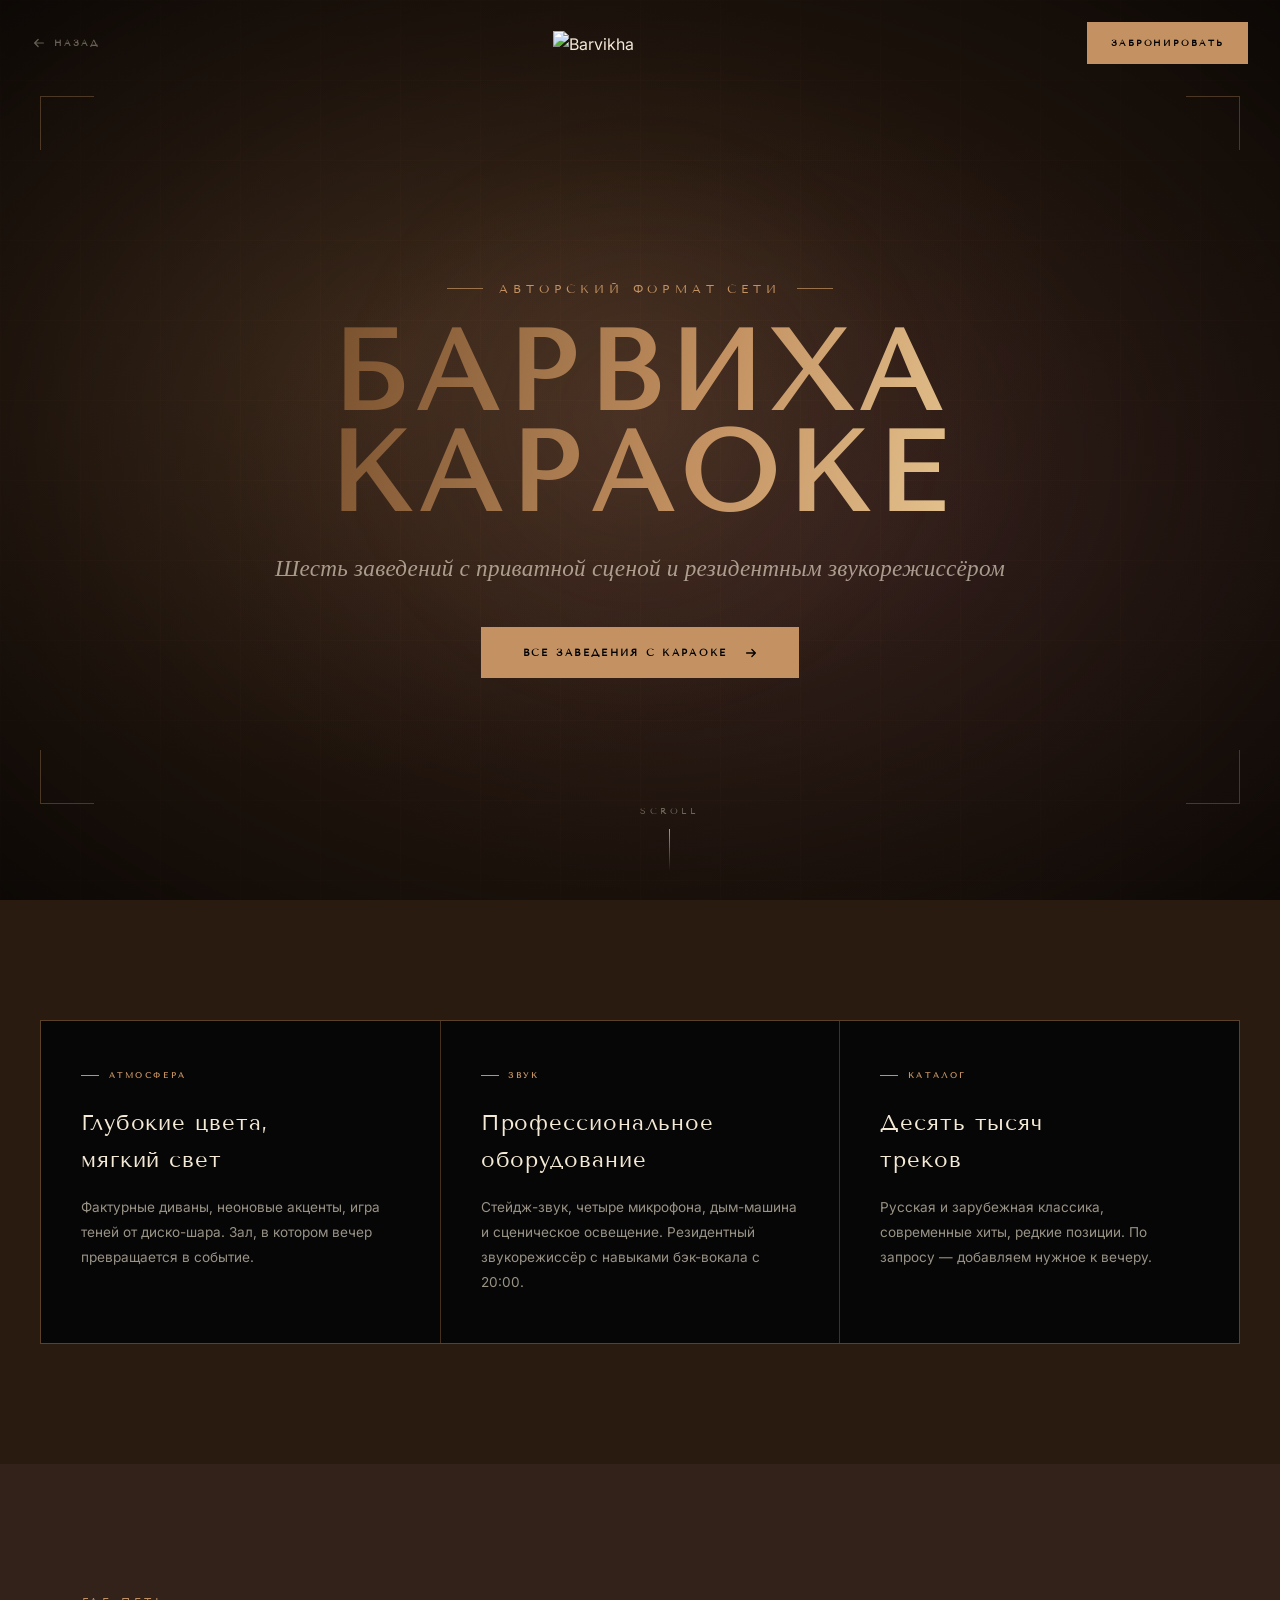
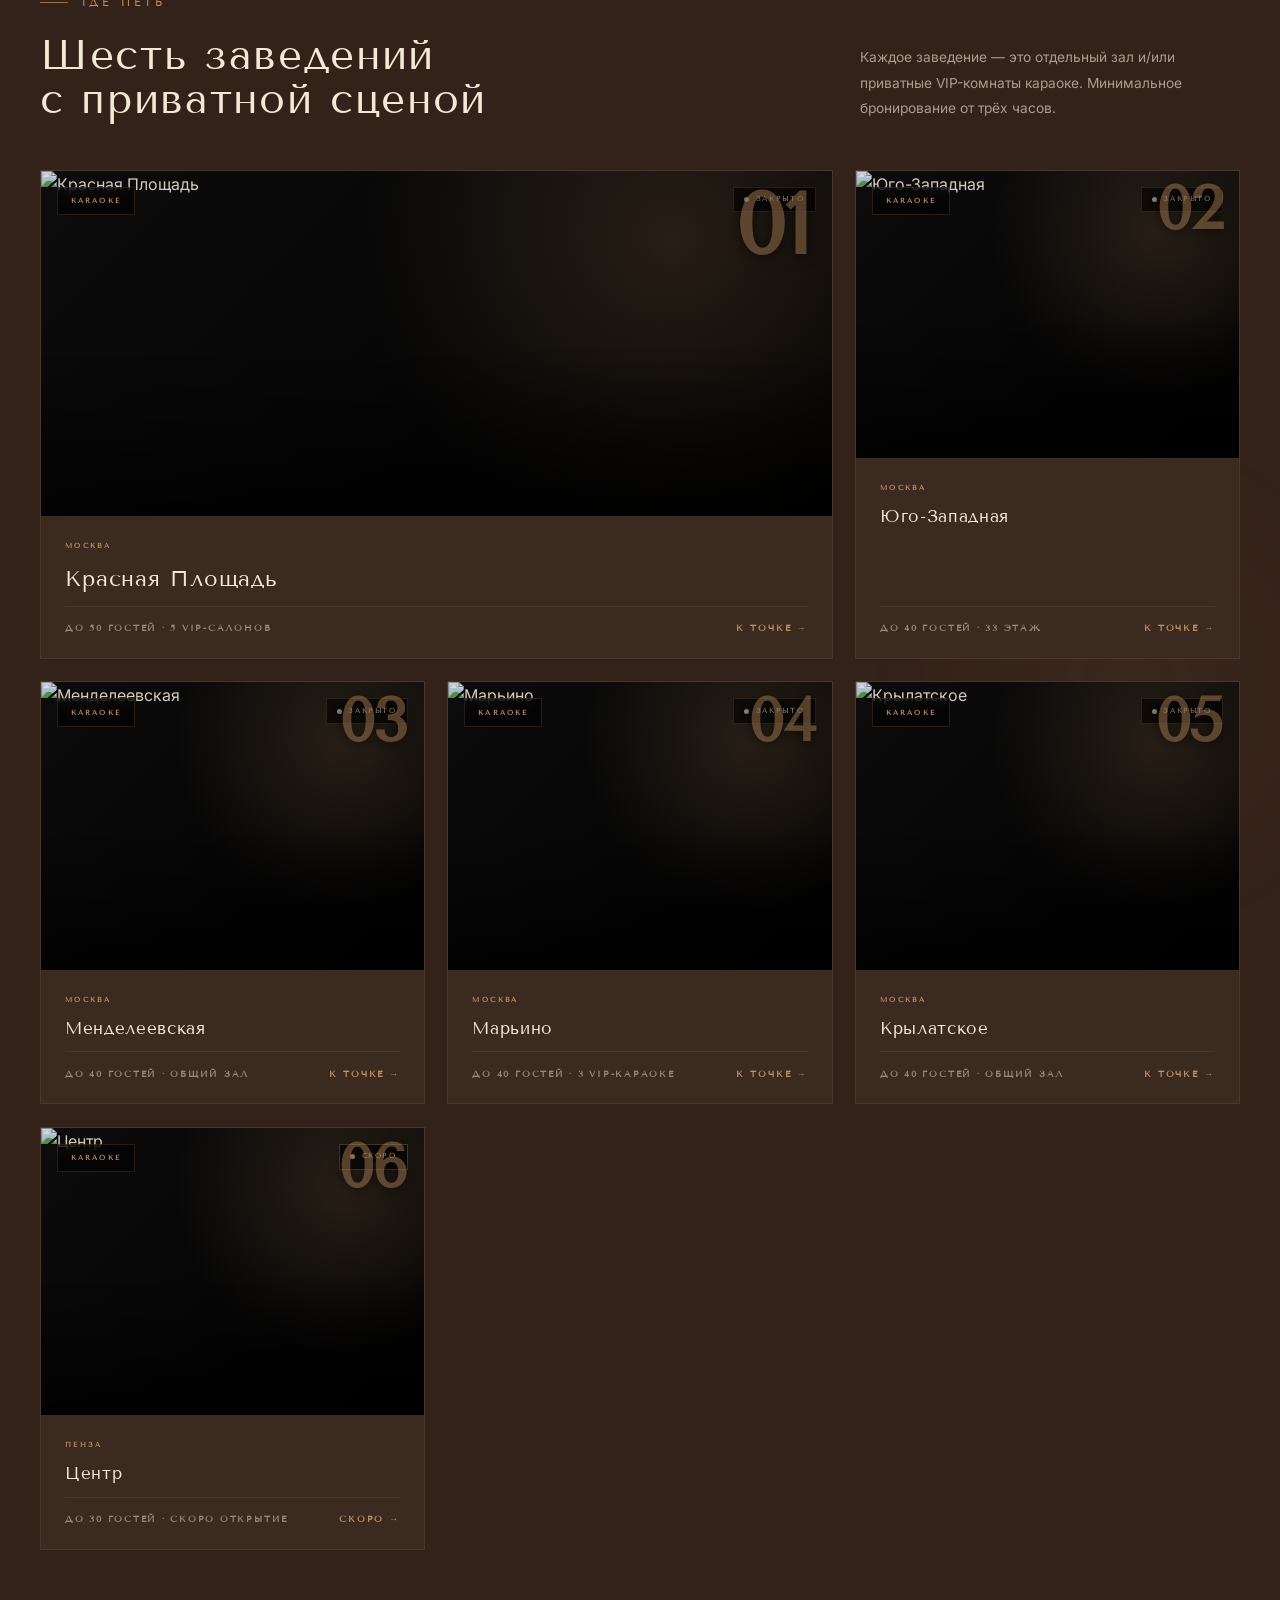
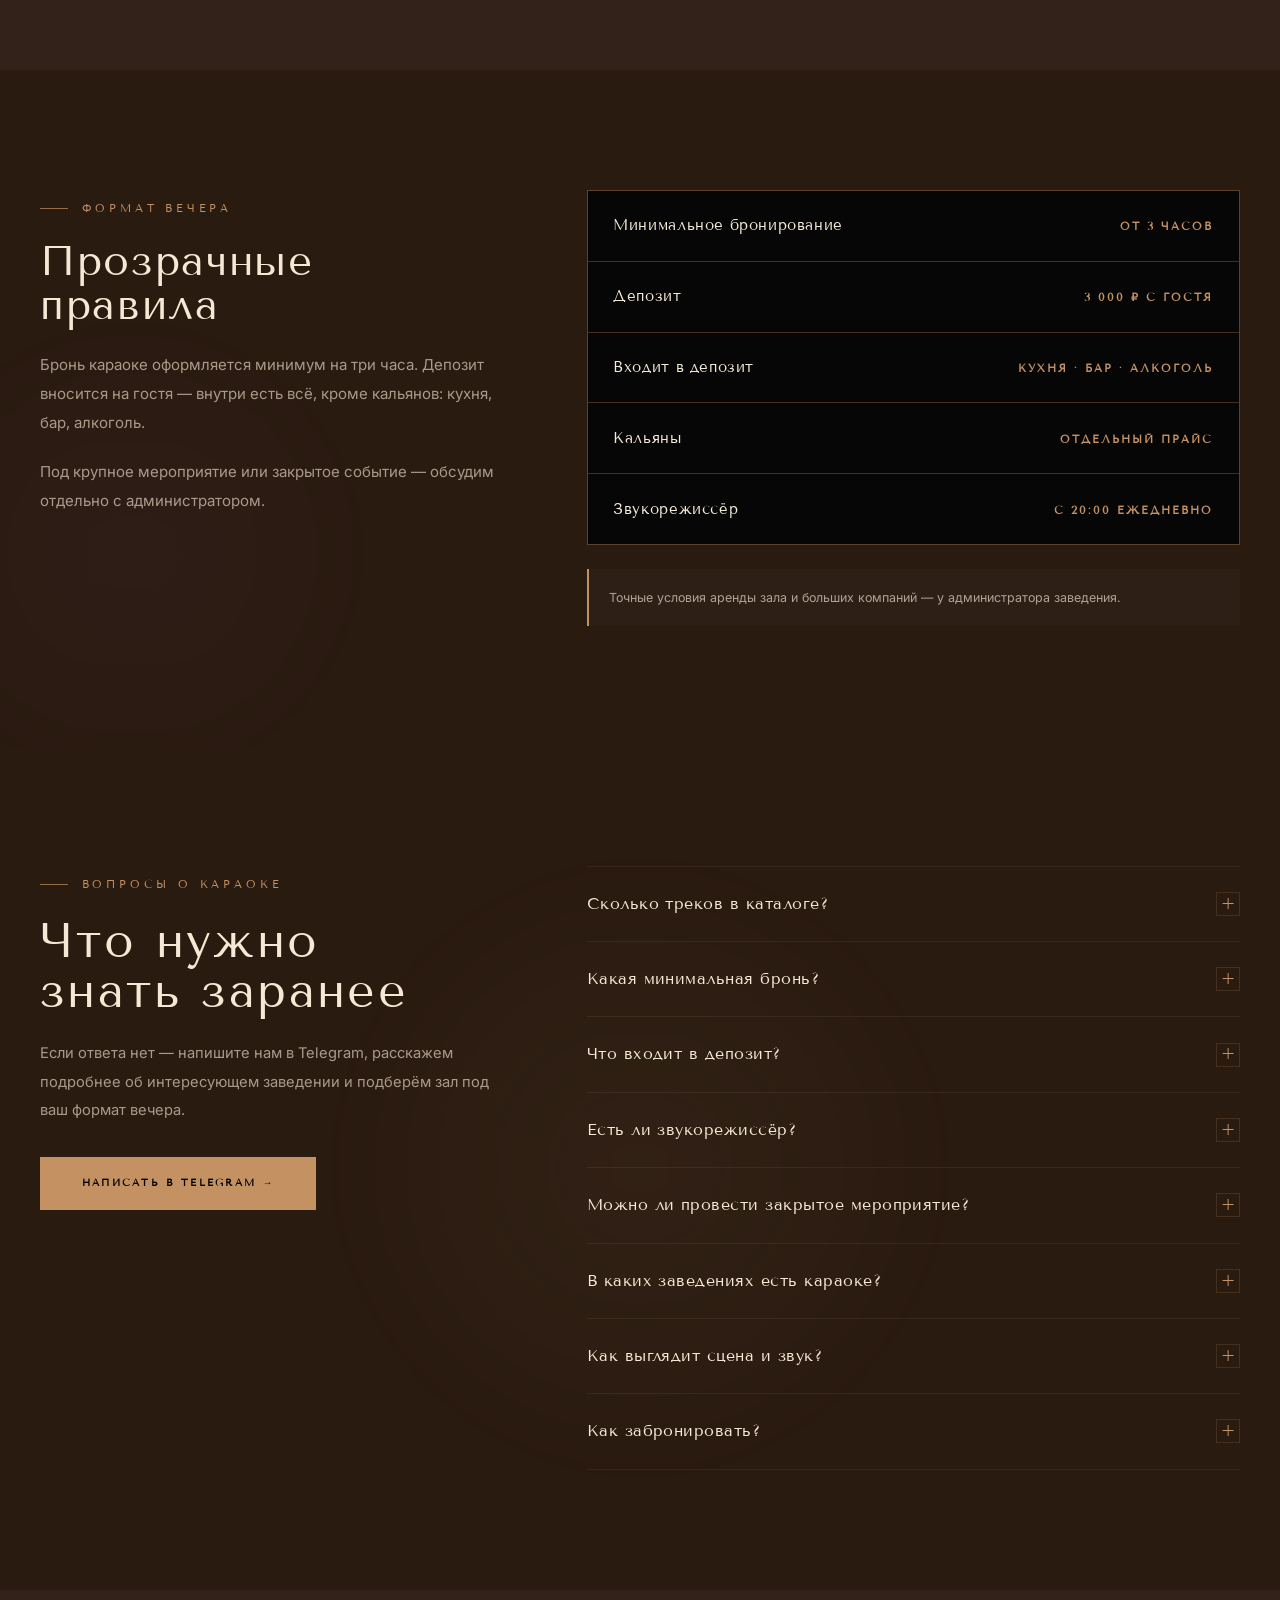
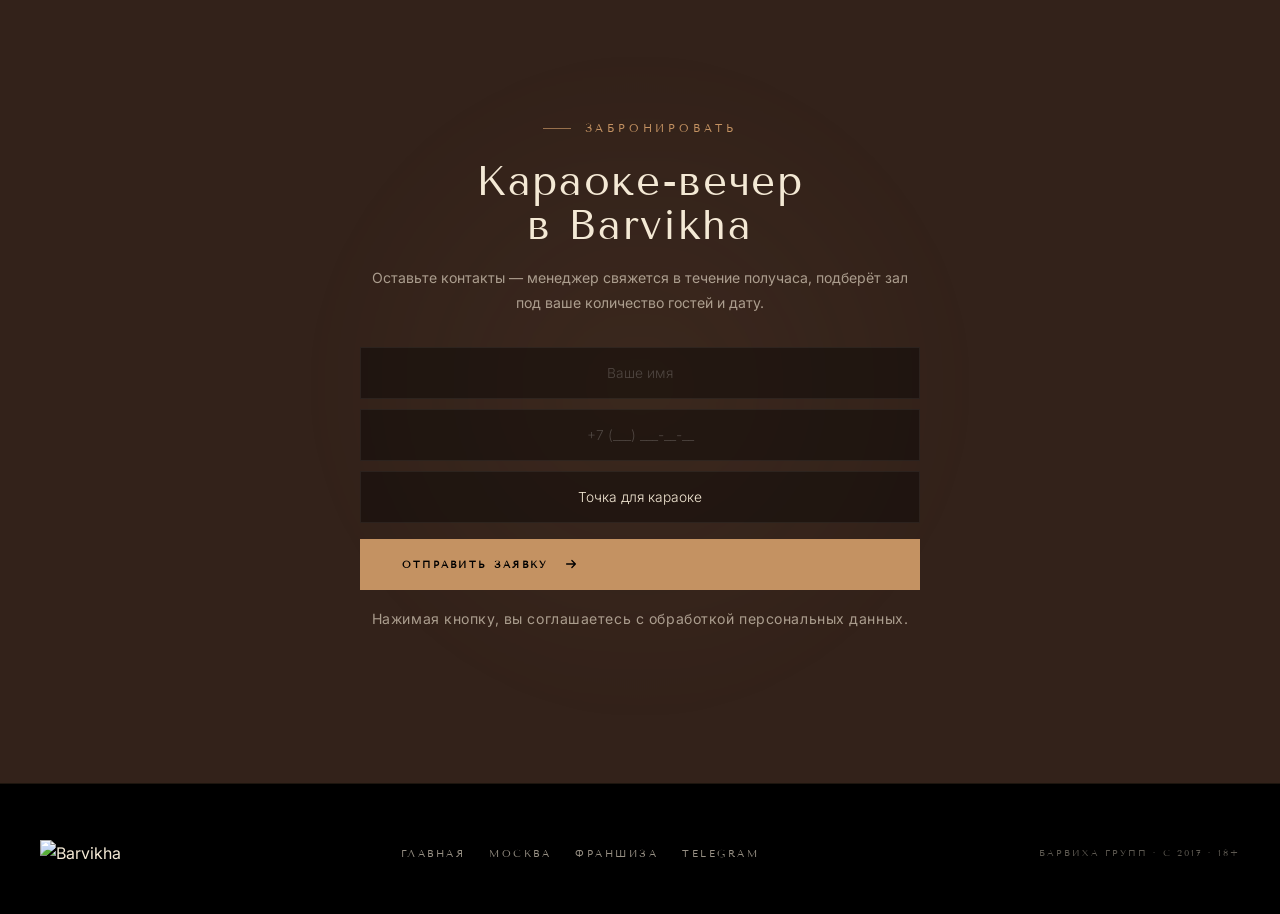
==== commit e97f2a9d: "big redesign: Master Blend palette + Tenor Sans + restoplace + iframe menu Sites (index, location, m" ====
--- a/karaoke.html
+++ b/karaoke.html
@@ -8,19 +8,19 @@
 <meta property="og:title" content="Barvikha Karaoke"/>
 <meta property="og:description" content="Шесть заведений сети с приватной караоке-сценой. Резидентный звукорежиссёр, авторский формат вечера."/>
 <meta property="og:type" content="website"/>
-<meta name="theme-color" content="#C9A84C"/>
-<link rel="icon" href="data:image/svg+xml,<svg xmlns='http://www.w3.org/2000/svg' viewBox='0 0 32 32'><rect width='32' height='32' fill='%23000'/><text y='24' x='4' font-size='24' fill='%23C9A84C' font-family='serif' font-weight='bold'>B</text></svg>"/>
-<link href="https://fonts.googleapis.com/css2?family=Montserrat:wght@200;300;400;500;600;700;800&family=Inter:wght@300;400;500&display=swap" rel="stylesheet"/>
+<meta name="theme-color" content="#C49262"/>
+<link rel="icon" href="data:image/svg+xml,<svg xmlns='http://www.w3.org/2000/svg' viewBox='0 0 32 32'><rect width='32' height='32' fill='%23000'/><text y='24' x='4' font-size='24' fill='%23C49262' font-family='serif' font-weight='bold'>B</text></svg>"/>
+<link href="https://fonts.googleapis.com/css2?family=Tenor+Sans&family=Inter:wght@300;400;500;600&display=swap" rel="stylesheet"/>
 <style>
 *,*::before,*::after{margin:0;padding:0;box-sizing:border-box}
 :root{
-  --bg:#000;--s1:#060606;--s2:#0d0d0d;--s3:#111;
-  --gold:#C9A84C;--gold-lt:#E8D5A3;--gold-dk:#8B6914;
-  --gold-grad:linear-gradient(135deg,#8B6914 0%,#C9A84C 30%,#E8D5A3 55%,#C9A84C 75%,#8B6914 100%);
-  --white:#F5F0E8;--muted:rgba(245,240,232,.38);--border:rgba(255,255,255,.06);
-  --b-gold:rgba(201,168,76,.18);--b-gold2:rgba(201,168,76,.35);
-  --glow:0 0 50px rgba(201,168,76,.25),0 0 100px rgba(201,168,76,.1);
-  --hd:'Montserrat',sans-serif;--bd:'Inter',sans-serif;
+  --bg:#2A1B11;--s1:#33221A;--s2:#3B2A20;--s3:#453324;
+  --gold:#C49262;--gold-lt:#E5C490;--gold-dk:#6F4827;
+  --gold-grad:linear-gradient(135deg,#6F4827 0%,#C49262 30%,#E5C490 55%,#C49262 75%,#6F4827 100%);
+  --white:#F4E9D5;--muted:rgba(244,233,213,.38);--border:rgba(255,255,255,.06);
+  --b-gold:rgba(196,146,98,.18);--b-gold2:rgba(196,146,98,.35);
+  --glow:0 0 50px rgba(196,146,98,.25),0 0 100px rgba(196,146,98,.1);
+  --hd:'Tenor Sans',sans-serif;--bd:'Inter',sans-serif;
   --ease:cubic-bezier(.22,.61,.36,1)
 }
 html{scroll-behavior:smooth}
@@ -54,23 +54,23 @@
 
 /* HERO */
 .kar-hero{position:relative;min-height:88vh;display:flex;align-items:center;justify-content:center;padding:8rem 1.5rem 5rem;overflow:hidden}
-.kar-hero-bg{position:absolute;inset:0;background:radial-gradient(ellipse at 30% 40%,rgba(201,168,76,.13) 0%,transparent 55%),radial-gradient(ellipse at 70% 60%,rgba(170,80,180,.06) 0%,transparent 55%);pointer-events:none}
-.kar-hero-grid{position:absolute;inset:0;background-image:linear-gradient(rgba(201,168,76,.025) 1px,transparent 1px),linear-gradient(90deg,rgba(201,168,76,.025) 1px,transparent 1px);background-size:80px 80px;pointer-events:none}
+.kar-hero-bg{position:absolute;inset:0;background:radial-gradient(ellipse at 30% 40%,rgba(196,146,98,.13) 0%,transparent 55%),radial-gradient(ellipse at 70% 60%,rgba(170,80,180,.06) 0%,transparent 55%);pointer-events:none}
+.kar-hero-grid{position:absolute;inset:0;background-image:linear-gradient(rgba(196,146,98,.025) 1px,transparent 1px),linear-gradient(90deg,rgba(196,146,98,.025) 1px,transparent 1px);background-size:80px 80px;pointer-events:none}
 /* «Дискошар» — мерцающее золотое свечение */
 .kar-disco{position:absolute;top:50%;left:50%;transform:translate(-50%,-55%);width:min(640px,72vw);height:min(640px,72vw);border-radius:50%;
-  background:radial-gradient(circle,rgba(201,168,76,.12) 0%,rgba(201,168,76,.04) 35%,transparent 65%);
+  background:radial-gradient(circle,rgba(196,146,98,.12) 0%,rgba(196,146,98,.04) 35%,transparent 65%);
   filter:blur(28px);pointer-events:none;animation:discoPulse 5s ease-in-out infinite}
 @keyframes discoPulse{0%,100%{opacity:.6;transform:translate(-50%,-55%) scale(1)}50%{opacity:1;transform:translate(-50%,-55%) scale(1.06)}}
 .kar-vign{position:absolute;inset:0;background:radial-gradient(ellipse at center,transparent 30%,rgba(0,0,0,.7) 100%);pointer-events:none}
 .kar-hero-inner{position:relative;z-index:2;text-align:center;max-width:880px}
 .kar-eyebrow{font-family:var(--hd);font-size:.55rem;font-weight:500;letter-spacing:.42em;text-transform:uppercase;color:var(--gold);margin-bottom:1.5rem;opacity:0;animation:fu 1s var(--ease) forwards .25s}
-.kar-eyebrow::before,.kar-eyebrow::after{content:'·';margin:0 .9rem;color:rgba(201,168,76,.35)}
+.kar-eyebrow::before,.kar-eyebrow::after{content:'·';margin:0 .9rem;color:rgba(196,146,98,.35)}
 .kar-name{font-family:var(--hd);font-size:clamp(2.5rem,9vw,7rem);font-weight:200;letter-spacing:.18em;line-height:.95;background:var(--gold-grad);background-size:200% 100%;-webkit-background-clip:text;-webkit-text-fill-color:transparent;background-clip:text;animation:goldShimmer 10s ease-in-out infinite,fu 1.1s var(--ease) forwards .4s;opacity:0}
-.kar-tag{font-family:var(--hd);font-size:clamp(.7rem,1.4vw,.9rem);font-weight:300;letter-spacing:.28em;color:rgba(245,240,232,.45);margin:1.6rem 0 2.5rem;text-transform:uppercase;opacity:0;animation:fu 1s var(--ease) forwards .65s}
+.kar-tag{font-family:var(--hd);font-size:clamp(.7rem,1.4vw,.9rem);font-weight:300;letter-spacing:.28em;color:rgba(244,233,213,.45);margin:1.6rem 0 2.5rem;text-transform:uppercase;opacity:0;animation:fu 1s var(--ease) forwards .65s}
 .kar-cta{display:inline-flex;align-items:center;gap:1rem;font-family:var(--hd);font-size:.6rem;font-weight:700;letter-spacing:.24em;text-transform:uppercase;color:#000;background:var(--gold);padding:1.15rem 2.6rem;border:none;cursor:pointer;transition:box-shadow .3s,transform .3s;position:relative;overflow:hidden;opacity:0;animation:fu 1s var(--ease) forwards .85s}
 .kar-cta::after{content:'';position:absolute;inset:0;background:linear-gradient(110deg,transparent 40%,rgba(255,255,255,.28) 50%,transparent 60%);transform:translateX(-100%);transition:transform .6s}
 .kar-cta:hover::after{transform:translateX(100%)}
-.kar-cta:hover{box-shadow:0 12px 40px -8px rgba(201,168,76,.45),var(--glow);transform:translateY(-2px)}
+.kar-cta:hover{box-shadow:0 12px 40px -8px rgba(196,146,98,.45),var(--glow);transform:translateY(-2px)}
 
 /* MANIFEST */
 .kar-manifest{background:var(--bg);position:relative}
@@ -86,7 +86,7 @@
 
 /* POINTS */
 .kar-points{background:var(--s1);position:relative;overflow:hidden}
-.kar-points::before{content:'';position:absolute;right:-10%;top:30%;width:560px;height:560px;background:radial-gradient(circle,rgba(201,168,76,.05) 0%,transparent 65%);pointer-events:none;filter:blur(20px)}
+.kar-points::before{content:'';position:absolute;right:-10%;top:30%;width:560px;height:560px;background:radial-gradient(circle,rgba(196,146,98,.05) 0%,transparent 65%);pointer-events:none;filter:blur(20px)}
 .kp-hd{display:flex;justify-content:space-between;align-items:flex-end;flex-wrap:wrap;gap:2rem;margin-bottom:3rem;position:relative;z-index:1}
 .kp-hd-r{font-size:.86rem;color:var(--muted);max-width:380px;line-height:1.85}
 .kp-grid{display:grid;grid-template-columns:repeat(3,1fr);gap:1.4rem;position:relative;z-index:1}
@@ -95,20 +95,28 @@
 .kp-img{aspect-ratio:4/3;overflow:hidden;position:relative;background:linear-gradient(135deg,#0c0c0c,#000)}
 .kp-img img{width:100%;height:100%;object-fit:cover;display:block;filter:saturate(.9) contrast(1.05) brightness(.85);transition:transform 1.2s var(--ease),filter .6s}
 .kp-card:hover .kp-img img{transform:scale(1.06);filter:saturate(1) contrast(1.05) brightness(.95)}
-.kp-img::after{content:'';position:absolute;inset:0;background:linear-gradient(to top,rgba(0,0,0,.7) 0%,transparent 50%),radial-gradient(circle at 80% 20%,rgba(201,168,76,.18),transparent 45%);pointer-events:none}
+.kp-img::after{content:'';position:absolute;inset:0;background:linear-gradient(to top,rgba(0,0,0,.7) 0%,transparent 50%),radial-gradient(circle at 80% 20%,rgba(196,146,98,.18),transparent 45%);pointer-events:none}
 .kp-tag{position:absolute;top:1rem;left:1rem;font-family:var(--hd);font-size:.45rem;font-weight:700;letter-spacing:.3em;text-transform:uppercase;color:var(--gold);padding:.45rem .8rem;border:1px solid var(--b-gold);background:rgba(0,0,0,.6);backdrop-filter:blur(8px);z-index:2}
 .kp-status{position:absolute;top:1rem;right:1rem;display:inline-flex;align-items:center;gap:.4rem;font-family:var(--hd);font-size:.42rem;font-weight:600;letter-spacing:.24em;text-transform:uppercase;padding:.4rem .65rem;border:1px solid var(--b-gold);background:rgba(0,0,0,.6);backdrop-filter:blur(8px);z-index:2}
 .kp-status.open{color:#7ecb7e;border-color:rgba(126,203,126,.3)}
-.kp-status.closed{color:rgba(245,240,232,.55)}
+.kp-status.closed{color:rgba(244,233,213,.55)}
 .kp-status.soon{color:var(--gold);border-color:var(--b-gold2)}
 .kp-status .ks-d{width:5px;height:5px;border-radius:50%;background:currentColor;animation:urgPulse 1.6s ease-in-out infinite}
 .kp-body{padding:1.5rem 1.5rem 1.4rem;display:flex;flex-direction:column;gap:.55rem;flex:1}
 .kp-city{font-family:var(--hd);font-size:.46rem;font-weight:600;letter-spacing:.32em;text-transform:uppercase;color:var(--gold)}
 .kp-name{font-family:var(--hd);font-size:1.05rem;font-weight:300;letter-spacing:.04em;color:var(--white)}
 .kp-meta{display:flex;justify-content:space-between;align-items:baseline;border-top:1px solid var(--border);padding-top:.9rem;margin-top:auto}
-.kp-cap{font-family:var(--hd);font-size:.55rem;font-weight:600;letter-spacing:.2em;text-transform:uppercase;color:rgba(245,240,232,.5)}
+.kp-cap{font-family:var(--hd);font-size:.55rem;font-weight:600;letter-spacing:.2em;text-transform:uppercase;color:rgba(244,233,213,.5)}
 .kp-arr{font-family:var(--hd);font-size:.55rem;font-weight:700;letter-spacing:.22em;text-transform:uppercase;color:var(--gold);transition:transform .25s}
 .kp-card:hover .kp-arr{transform:translateX(3px)}
+/* Большая цифра-номер в углу карточки (в стиле hub) */
+.kp-mark{position:absolute;top:.55rem;right:1.05rem;z-index:3;font-family:var(--hd);font-size:clamp(2.6rem,5vw,3.8rem);font-weight:700;color:rgba(196,146,98,.42);line-height:1;letter-spacing:-.02em;pointer-events:none;text-shadow:0 2px 12px rgba(0,0,0,.6)}
+/* Featured — первая точка занимает 2 колонки */
+.kp-card.kp-featured{grid-column:span 2}
+.kp-card.kp-featured .kp-img{aspect-ratio:16/7}
+.kp-card.kp-featured .kp-name{font-size:1.35rem}
+.kp-card.kp-featured .kp-mark{font-size:clamp(3.5rem,7vw,5.4rem);top:.7rem;right:1.4rem}
+@media(max-width:768px){.kp-card.kp-featured{grid-column:span 1}.kp-card.kp-featured .kp-img{aspect-ratio:4/3}}
 
 /* FORMAT */
 .kar-format{background:var(--bg);position:relative;overflow:hidden}
@@ -121,11 +129,11 @@
 .kf-item:hover{background:#0a0a0a}
 .kf-item-l{font-family:var(--hd);font-size:.95rem;font-weight:300;letter-spacing:.04em;color:var(--white)}
 .kf-item-v{font-family:var(--hd);font-size:.7rem;font-weight:600;letter-spacing:.18em;text-transform:uppercase;color:var(--gold);text-align:right;flex-shrink:0}
-.kf-note{margin-top:1.5rem;padding:1.1rem 1.3rem;border-left:2px solid var(--gold);background:rgba(255,255,255,.02);font-size:.78rem;color:rgba(245,240,232,.65);line-height:1.7}
+.kf-note{margin-top:1.5rem;padding:1.1rem 1.3rem;border-left:2px solid var(--gold);background:rgba(255,255,255,.02);font-size:.78rem;color:rgba(244,233,213,.65);line-height:1.7}
 
 /* BOOKING */
 .kar-booking{background:var(--s1);position:relative;overflow:hidden}
-.kar-booking::before{content:'';position:absolute;top:50%;left:50%;transform:translate(-50%,-50%);width:720px;height:720px;background:radial-gradient(circle,rgba(201,168,76,.06) 0%,transparent 65%);pointer-events:none;filter:blur(28px)}
+.kar-booking::before{content:'';position:absolute;top:50%;left:50%;transform:translate(-50%,-50%);width:720px;height:720px;background:radial-gradient(circle,rgba(196,146,98,.06) 0%,transparent 65%);pointer-events:none;filter:blur(28px)}
 .kb-inner{max-width:560px;margin:0 auto;text-align:center;position:relative;z-index:1}
 .kb-inner h2{margin-bottom:1.1rem}
 .kb-inner p{font-size:.88rem;color:var(--muted);line-height:1.8;margin-bottom:2rem}
@@ -133,7 +141,7 @@
 .kb-form input,.kb-form select{width:100%;background:rgba(0,0,0,.4);border:1px solid var(--border);color:var(--white);font-family:var(--bd);font-size:.86rem;font-weight:300;padding:1.05rem 1.2rem;outline:none;transition:border-color .3s,background .3s;text-align:center;border-radius:0;-webkit-appearance:none;appearance:none}
 .kb-form select option{background:#0d0d0d}
 .kb-form input::placeholder{color:rgba(255,255,255,.2)}
-.kb-form input:focus,.kb-form select:focus{border-color:var(--gold);background:rgba(201,168,76,.04)}
+.kb-form input:focus,.kb-form select:focus{border-color:var(--gold);background:rgba(196,146,98,.04)}
 .kb-cta{margin-top:.35rem}
 .kb-note{font-size:.66rem;color:rgba(255,255,255,.3);margin-top:1rem;letter-spacing:.04em}
 
@@ -204,14 +212,14 @@
 
 /* ═══ FAQ ═══ */
 .faq-bg{background:var(--bg);position:relative;overflow:hidden}
-.faq-bg::before{content:'';position:absolute;left:50%;top:50%;transform:translate(-50%,-50%);width:680px;height:680px;background:radial-gradient(circle,rgba(201,168,76,.05) 0%,transparent 65%);pointer-events:none;filter:blur(28px)}
+.faq-bg::before{content:'';position:absolute;left:50%;top:50%;transform:translate(-50%,-50%);width:680px;height:680px;background:radial-gradient(circle,rgba(196,146,98,.05) 0%,transparent 65%);pointer-events:none;filter:blur(28px)}
 .faq-grid{display:grid;grid-template-columns:5fr 7fr;gap:5rem;align-items:start;position:relative;z-index:1}
 .faq-hd h2{font-family:var(--hd);font-size:clamp(2rem,4vw,3rem);font-weight:200;letter-spacing:.05em;line-height:1.05;margin-bottom:1.4rem}
 .faq-hd p{font-size:.92rem;color:var(--muted);line-height:1.95;margin-bottom:1.5rem}
 .faq-list{display:flex;flex-direction:column;gap:0;border-top:1px solid var(--border)}
 .faq-q{border-bottom:1px solid var(--border);padding:0;cursor:pointer;list-style:none;background:transparent;width:100%;text-align:left;font-family:inherit;color:inherit;border-left:0;border-right:0;border-top:0;transition:background .35s}
 .faq-q::-webkit-details-marker{display:none}
-.faq-q:hover{background:rgba(201,168,76,.025)}
+.faq-q:hover{background:rgba(196,146,98,.025)}
 .faq-q-h{display:flex;justify-content:space-between;align-items:center;padding:1.5rem 0;gap:1.4rem;cursor:pointer;list-style:none}
 .faq-q-h::-webkit-details-marker{display:none}
 .faq-q-t{font-family:var(--hd);font-size:1rem;font-weight:300;letter-spacing:.03em;color:var(--white);transition:color .25s}
@@ -222,6 +230,136 @@
 .faq-a a{color:var(--gold);border-bottom:1px solid var(--b-gold2);transition:border-color .25s}
 .faq-a a:hover{border-color:var(--gold)}
 @media(max-width:1024px){.faq-grid{grid-template-columns:1fr;gap:2.5rem}}
+
+/* ════════════════════════════════════════════════════════════════════
+ *  HUB DESIGN LAYER — приведение страницы к единой эстетике index.html
+ * ════════════════════════════════════════════════════════════════════ */
+
+:root{
+  --bg-1:#33221A;--bg-2:#3B2A20;--bg-3:#453324;
+  --gold-soft:#A07642;--gold-deep:#6F4827;
+  --line:rgba(196,146,98,.14);--line-strong:rgba(196,146,98,.32);
+  --hair:rgba(255,255,255,.06);
+  --text:#F4E9D5;--text-soft:rgba(244,233,213,.62);--text-mute:rgba(244,233,213,.38);
+  --serif:'Tenor Sans','Helvetica Neue',Arial,sans-serif;
+  --sans:'Inter',-apple-system,BlinkMacSystemFont,sans-serif;
+  --italic:'Cormorant Garamond',Georgia,serif
+}
+
+/* Body typography aligned with hub (400 weight, не 300) */
+body{color:var(--text);font-weight:400;-webkit-font-smoothing:antialiased;-moz-osx-font-smoothing:grayscale}
+
+/* Hub typography utility classes */
+.eyebrow{font-family:var(--serif);font-size:.7rem;font-weight:400;letter-spacing:.34em;text-transform:uppercase;color:var(--gold);display:inline-flex;align-items:center;gap:.85rem}
+.eyebrow::before{content:'';width:28px;height:1px;background:var(--gold);opacity:.7}
+.h-1{font-family:var(--serif);font-size:clamp(2.4rem,5vw,4rem);font-weight:400;letter-spacing:.03em;line-height:1.05;color:var(--text)}
+.h-2{font-family:var(--serif);font-size:clamp(1.8rem,3.4vw,2.6rem);font-weight:400;letter-spacing:.04em;line-height:1.05;color:var(--text)}
+.italic-mute{font-family:var(--italic);font-style:italic;font-weight:300;color:var(--text-soft);font-size:clamp(1.1rem,1.8vw,1.4rem);line-height:1.5}
+
+/* NAV — align с хабом (scrolled state + класс .on остаётся для совместимости) */
+.nav{transition:padding .4s var(--ease),background .4s var(--ease),border-color .4s var(--ease);border-bottom:1px solid transparent}
+.nav.on,.nav.scrolled{background:rgba(0,0,0,.78);backdrop-filter:blur(20px) saturate(1.1);-webkit-backdrop-filter:blur(20px) saturate(1.1);border-color:var(--hair);padding:1rem 2rem}
+
+/* HERO — 4 corner-decorations */
+.kar-hero-corner{position:absolute;width:54px;height:54px;z-index:4;pointer-events:none;opacity:0;animation:karCornerFade 1.2s var(--ease) forwards 1.1s}
+.kar-hero-corner.tl{top:6rem;left:2.5rem;border-top:1px solid var(--line-strong);border-left:1px solid var(--line-strong)}
+.kar-hero-corner.tr{top:6rem;right:2.5rem;border-top:1px solid var(--line-strong);border-right:1px solid var(--line-strong)}
+.kar-hero-corner.bl{bottom:6rem;left:2.5rem;border-bottom:1px solid var(--line-strong);border-left:1px solid var(--line-strong)}
+.kar-hero-corner.br{bottom:6rem;right:2.5rem;border-bottom:1px solid var(--line-strong);border-right:1px solid var(--line-strong)}
+@media(max-width:768px){
+  .kar-hero-corner{width:36px;height:36px}
+  .kar-hero-corner.tl,.kar-hero-corner.tr{top:5rem}
+  .kar-hero-corner.bl,.kar-hero-corner.br{bottom:4rem}
+  .kar-hero-corner.tl,.kar-hero-corner.bl{left:1.25rem}
+  .kar-hero-corner.tr,.kar-hero-corner.br{right:1.25rem}
+}
+@keyframes karCornerFade{from{opacity:0}to{opacity:1}}
+
+/* HERO — eyebrow с золотыми линиями (заменяем старые «·» точки) */
+.kar-eyebrow{display:inline-flex;align-items:center;gap:1rem;font-weight:400;letter-spacing:.42em;color:var(--gold);font-size:.72rem;font-family:var(--serif)}
+.kar-eyebrow::before,.kar-eyebrow::after{content:'';width:36px;height:1px;background:var(--gold);opacity:.7;margin:0}
+
+/* HERO — animated gradient title (как .hero-name span в хабе) */
+.kar-name{
+  font-weight:700;letter-spacing:.08em;line-height:.9;
+  background-image:linear-gradient(105deg,#6F4827 0%,#C49262 28%,#E5C490 45%,#F4E8BE 50%,#E5C490 55%,#C49262 72%,#6F4827 100%);
+  background-size:220% 100%;background-position:0% 50%;
+  -webkit-background-clip:text;background-clip:text;
+  -webkit-text-fill-color:transparent;color:transparent;
+  animation:karGoldFlow 14s cubic-bezier(.45,.05,.55,.95) infinite,karGoldBreath 9s ease-in-out infinite,fu 1.1s var(--ease) forwards .4s;
+  will-change:background-position,filter
+}
+@keyframes karGoldFlow{0%{background-position:0% 50%}50%{background-position:100% 50%}100%{background-position:0% 50%}}
+@keyframes karGoldBreath{0%,100%{filter:drop-shadow(0 0 20px rgba(196,146,98,.14)) brightness(1)}50%{filter:drop-shadow(0 0 28px rgba(235,220,169,.30)) brightness(1.04)}}
+
+/* HERO — italic tagline */
+.kar-tag{
+  font-family:var(--italic);font-style:italic;font-weight:300;
+  font-size:clamp(1.1rem,1.9vw,1.45rem);letter-spacing:.01em;
+  color:var(--text-soft);text-transform:none
+}
+
+/* HERO — scroll-индикатор */
+.kar-hero-scroll{
+  position:absolute;left:50%;bottom:1.8rem;transform:translateX(-50%);z-index:3;
+  display:flex;flex-direction:column;align-items:center;gap:.7rem;
+  font-family:var(--serif);font-size:.55rem;letter-spacing:.4em;
+  text-transform:uppercase;color:var(--text-mute);
+  opacity:0;animation:fu 1.4s var(--ease) forwards 1.6s;pointer-events:none
+}
+.kar-hero-scroll-ln{width:1px;height:42px;background:linear-gradient(to bottom,var(--gold),transparent);animation:karScrollLn 2.6s ease-in-out infinite}
+@keyframes karScrollLn{
+  0%{transform:scaleY(0);transform-origin:top;opacity:1}
+  50%{transform:scaleY(1);transform-origin:top}
+  51%{transform-origin:bottom}
+  100%{transform:scaleY(0);transform-origin:bottom;opacity:0}
+}
+@media(max-width:768px){.kar-hero-scroll{display:none}}
+
+/* SECTION — align padding rhythm c хабом */
+.section{padding:7.5rem 0}
+@media(max-width:1100px){.section{padding:6rem 0}}
+@media(max-width:768px){.section{padding:4.5rem 0}}
+
+/* Section header pattern (как в хабе) */
+.section-hd{display:flex;justify-content:space-between;align-items:flex-end;gap:2.5rem;margin-bottom:4rem;flex-wrap:wrap}
+.section-hd-l{display:flex;flex-direction:column;gap:1.2rem;max-width:38rem}
+.section-hd-r{font-size:.95rem;color:var(--text-soft);line-height:1.75;max-width:24rem;text-align:right}
+@media(max-width:768px){.section-hd{margin-bottom:2.25rem;gap:1.25rem}.section-hd-r{text-align:left;max-width:none;font-size:.88rem}}
+
+/* Анимированный разделитель между секциями */
+[data-divider]{position:relative}
+[data-divider]::before{content:'';position:absolute;top:0;left:50%;height:1px;width:0;background:linear-gradient(to right,transparent,var(--gold),transparent);opacity:.55;transition:width 1.4s var(--ease),left 1.4s var(--ease)}
+[data-divider].divider-in::before{width:80%;left:10%}
+
+/* Section label — align с .eyebrow (золотая линия 28px вместо 24px) */
+.sec-lbl{font-family:var(--serif);font-size:.7rem;font-weight:400;letter-spacing:.34em;text-transform:uppercase;color:var(--gold);display:inline-flex;align-items:center;gap:.85rem;margin-bottom:1.4rem}
+.sec-lbl::before{content:'';width:28px;height:1px;background:var(--gold);opacity:.7}
+
+/* Section H2 — выровнено с .h-2 (400 weight, не 200) */
+.sec-h2{font-family:var(--serif);font-weight:400;letter-spacing:.04em;font-size:clamp(1.8rem,3.4vw,2.6rem);line-height:1.05;color:var(--text)}
+
+/* Manifest cells — добавляем corner-bracket decoration */
+.km-cell{position:relative}
+.km-cell::after{content:'';position:absolute;top:-1px;right:-1px;width:22px;height:22px;border-top:1px solid var(--gold);border-right:1px solid var(--gold);pointer-events:none;opacity:0;transition:opacity .35s var(--ease)}
+.km-cell:hover::after{opacity:1}
+.km-cell h3{font-family:var(--serif);font-weight:400;color:var(--text)}
+
+/* Point cards — corner-decoration on hover */
+.kp-card::after{content:'';position:absolute;top:-1px;right:-1px;width:22px;height:22px;border-top:1px solid var(--gold);border-right:1px solid var(--gold);pointer-events:none;opacity:0;transition:opacity .35s var(--ease);z-index:4}
+.kp-card:hover::after{opacity:1}
+
+/* Footer — align с хабом */
+.footer{padding:3.5rem 0 3rem;border-top:1px solid var(--line)}
+.ft-links a{font-family:var(--serif);font-size:.65rem;font-weight:400;letter-spacing:.24em;text-transform:uppercase;color:var(--text-soft);transition:color .3s var(--ease)}
+.ft-links a:hover{color:var(--gold)}
+.ft-copy{font-family:var(--serif);font-size:.55rem;font-weight:400;letter-spacing:.24em;text-transform:uppercase;color:var(--text-mute)}
+
+/* Body text — align colors с хабом */
+.kar-tag{color:var(--text-soft)}
+.km-cell p,.kp-hd-r,.kf-txt p,.kb-inner p,.faq-hd p{color:var(--text-soft)}
+
+@media (prefers-reduced-motion:reduce){.kar-name{animation:none;background-position:30% 50%}}
 </style>
 </head>
 <body>
@@ -235,7 +373,7 @@
   <div class="nav-logo">
     <a href="index.html"><img src="https://barvikhagroup.ru/img/main/header-logo.png" alt="Barvikha"/></a>
   </div>
-  <button class="nav-book" onclick="document.getElementById('booking').scrollIntoView({behavior:'smooth'})">Забронировать</button>
+  <a class="nav-book restoplace-click-open" href="#booking" role="button">Забронировать</a>
 </nav>
 
 <!-- HERO -->
@@ -244,14 +382,22 @@
   <div class="kar-hero-grid"></div>
   <div class="kar-disco"></div>
   <div class="kar-vign"></div>
+  <span class="kar-hero-corner tl" aria-hidden="true"></span>
+  <span class="kar-hero-corner tr" aria-hidden="true"></span>
+  <span class="kar-hero-corner bl" aria-hidden="true"></span>
+  <span class="kar-hero-corner br" aria-hidden="true"></span>
   <div class="kar-hero-inner">
     <p class="kar-eyebrow">Авторский формат сети</p>
     <h1 class="kar-name">БАРВИХА<br>КАРАОКЕ</h1>
-    <p class="kar-tag">Шесть заведений · приватная сцена · резидентный звукорежиссёр</p>
+    <p class="kar-tag">Шесть заведений с приватной сценой и резидентным звукорежиссёром</p>
     <button class="kar-cta" onclick="document.getElementById('points').scrollIntoView({behavior:'smooth'})">
       Все заведения с караоке
       <svg width="14" height="14" viewBox="0 0 16 16" fill="none"><path d="M3 8H13M13 8L9 4M13 8L9 12" stroke="currentColor" stroke-width="1.5" stroke-linecap="round" stroke-linejoin="round"/></svg>
     </button>
+  </div>
+  <div class="kar-hero-scroll" aria-hidden="true">
+    <span>Scroll</span>
+    <span class="kar-hero-scroll-ln"></span>
   </div>
 </section>
 
@@ -438,12 +584,12 @@
 
 // POINTS
 const KAR_POINTS=[
-  {key:'msk_krasnaya',city:'Москва',loc:'Красная Площадь',cap:'до 50 гостей · 5 VIP-салонов',img:'гавно 1.jpeg',h1v:'12:00 — 03:00',h2v:'12:00 — 06:00',status:'open'},
-  {key:'msk_yugozapadnaya',city:'Москва',loc:'Юго-Западная',cap:'до 40 гостей · 33 этаж',img:'кальян 1.jpeg',h1v:'12:00 — 03:00',h2v:'12:00 — 06:00',status:'open'},
-  {key:'msk_mendeleevskaya',city:'Москва',loc:'Менделеевская',cap:'до 40 гостей · общий зал',img:'бар 1.jpeg',h1v:'12:00 — 03:00',h2v:'12:00 — 06:00',status:'open'},
-  {key:'msk_marino',city:'Москва',loc:'Марьино',cap:'до 40 гостей · 3 VIP-караоке',img:'бар 4.jpeg',h1v:'12:00 — 03:00',h2v:'12:00 — 06:00',status:'open'},
-  {key:'msk_krylatskoe',city:'Москва',loc:'Крылатское',cap:'до 40 гостей · общий зал',img:'бар 6.jpeg',h1v:'12:00 — 03:00',h2v:'12:00 — 06:00',status:'open'},
-  {key:'penza',city:'Пенза',loc:'Центр',cap:'до 30 гостей · скоро открытие',img:'десерт 1.jpeg',status:'soon'}
+  {key:'msk_krasnaya',city:'Москва',loc:'Красная Площадь',cap:'до 50 гостей · 5 VIP-салонов',img:'фото старое кухни/interior-1.jpeg',h1v:'12:00 — 03:00',h2v:'12:00 — 06:00',status:'open'},
+  {key:'msk_yugozapadnaya',city:'Москва',loc:'Юго-Западная',cap:'до 40 гостей · 33 этаж',img:'фото старое кухни/кальян 1.jpeg',h1v:'12:00 — 03:00',h2v:'12:00 — 06:00',status:'open'},
+  {key:'msk_mendeleevskaya',city:'Москва',loc:'Менделеевская',cap:'до 40 гостей · общий зал',img:'фото бар старое/бар 1.jpeg',h1v:'12:00 — 03:00',h2v:'12:00 — 06:00',status:'open'},
+  {key:'msk_marino',city:'Москва',loc:'Марьино',cap:'до 40 гостей · 3 VIP-караоке',img:'фото бар старое/бар 4.jpeg',h1v:'12:00 — 03:00',h2v:'12:00 — 06:00',status:'open'},
+  {key:'msk_krylatskoe',city:'Москва',loc:'Крылатское',cap:'до 40 гостей · общий зал',img:'фото бар старое/бар 6.jpeg',h1v:'12:00 — 03:00',h2v:'12:00 — 06:00',status:'open'},
+  {key:'penza',city:'Пенза',loc:'Центр',cap:'до 30 гостей · скоро открытие',img:'фото старое кухни/десерт 1.jpeg',status:'soon'}
 ];
 function statusForPoint(p){
   if(p.status==='soon')return{cls:'soon',label:'Скоро'};
@@ -459,12 +605,16 @@
   const grid=document.getElementById('kpGrid');
   grid.innerHTML=KAR_POINTS.map((p,i)=>{
     const st=statusForPoint(p);
-    const cls=i<3?'rv':(i<6?'rv d1':'rv d2');
+    const baseCls=i<3?'rv':(i<6?'rv d1':'rv d2');
+    const featured=i===0?'kp-featured':'';
+    const cls=[baseCls,featured].filter(Boolean).join(' ');
+    const num=String(i+1).padStart(2,'0');
     const href=p.status==='soon'?'#':`location.html?city=${p.key}`;
     return `<a class="kp-card ${cls}" href="${href}">
       <div class="kp-img">
         <span class="kp-tag">Karaoke</span>
         <span class="kp-status ${st.cls}"><span class="ks-d"></span>${st.label}</span>
+        <span class="kp-mark">${num}</span>
         <img src="${p.img}" alt="${p.loc}" loading="lazy"/>
       </div>
       <div class="kp-body">
@@ -522,5 +672,17 @@
   if(document.readyState!=='loading')init();else document.addEventListener('DOMContentLoaded',init);
 })();
 </script>
+
+<!-- ═══ Виджет бронирования restoplace.cc (общий по сети) ═══ -->
+<script async src="https://app.restoplace.cc/widget.js?h=f5e57e4c969ae48c720e"></script>
+<script>
+// Гасим прыжок к якорю #booking — виджет ловит клик через bubble
+document.addEventListener('click',function(e){
+  var t=e.target.closest('.restoplace-click-open');
+  if(t)e.preventDefault();
+},true);
+// Скрываем стандартный FAB виджета — у нас своя кнопка «Забронировать»
+(function(){var s=document.createElement('style');s.textContent='#restoplace-wrapper-btn{display:none !important}';document.head.appendChild(s);})();
+</script>
 </body>
 </html>
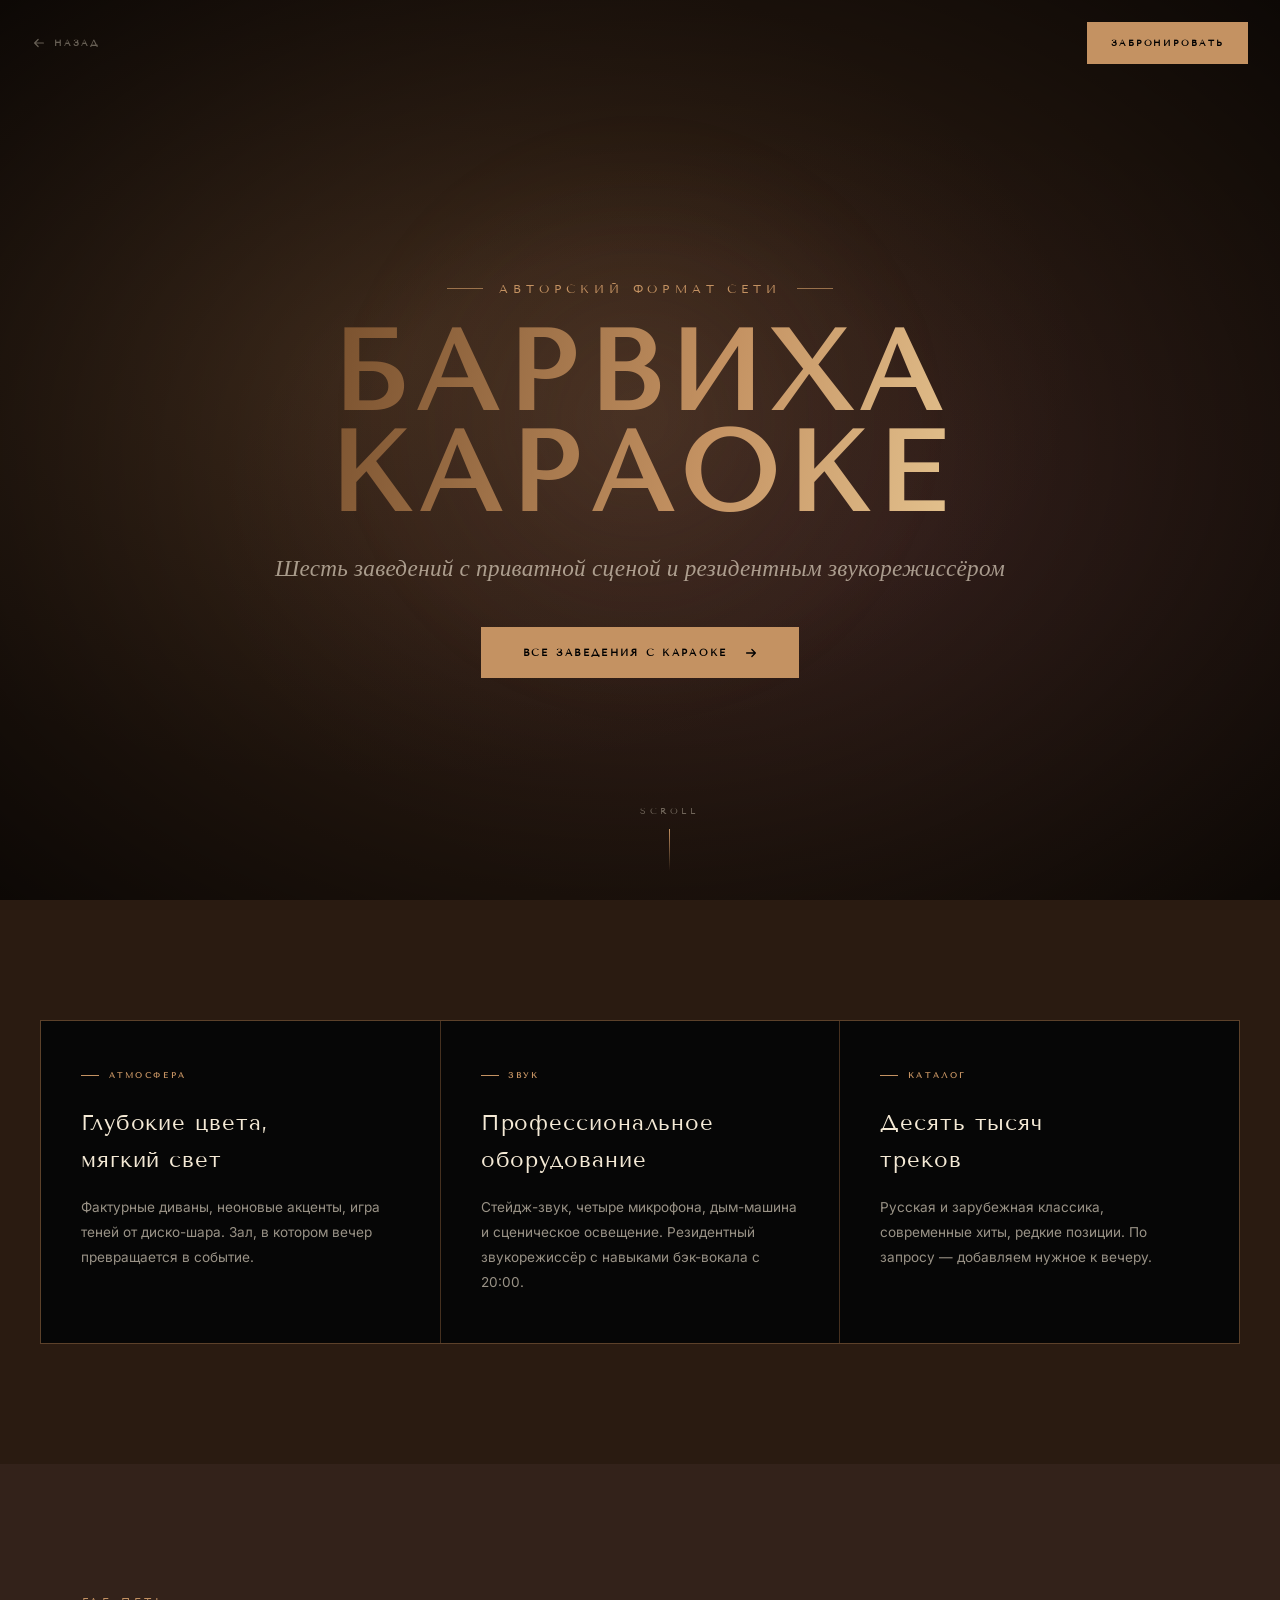
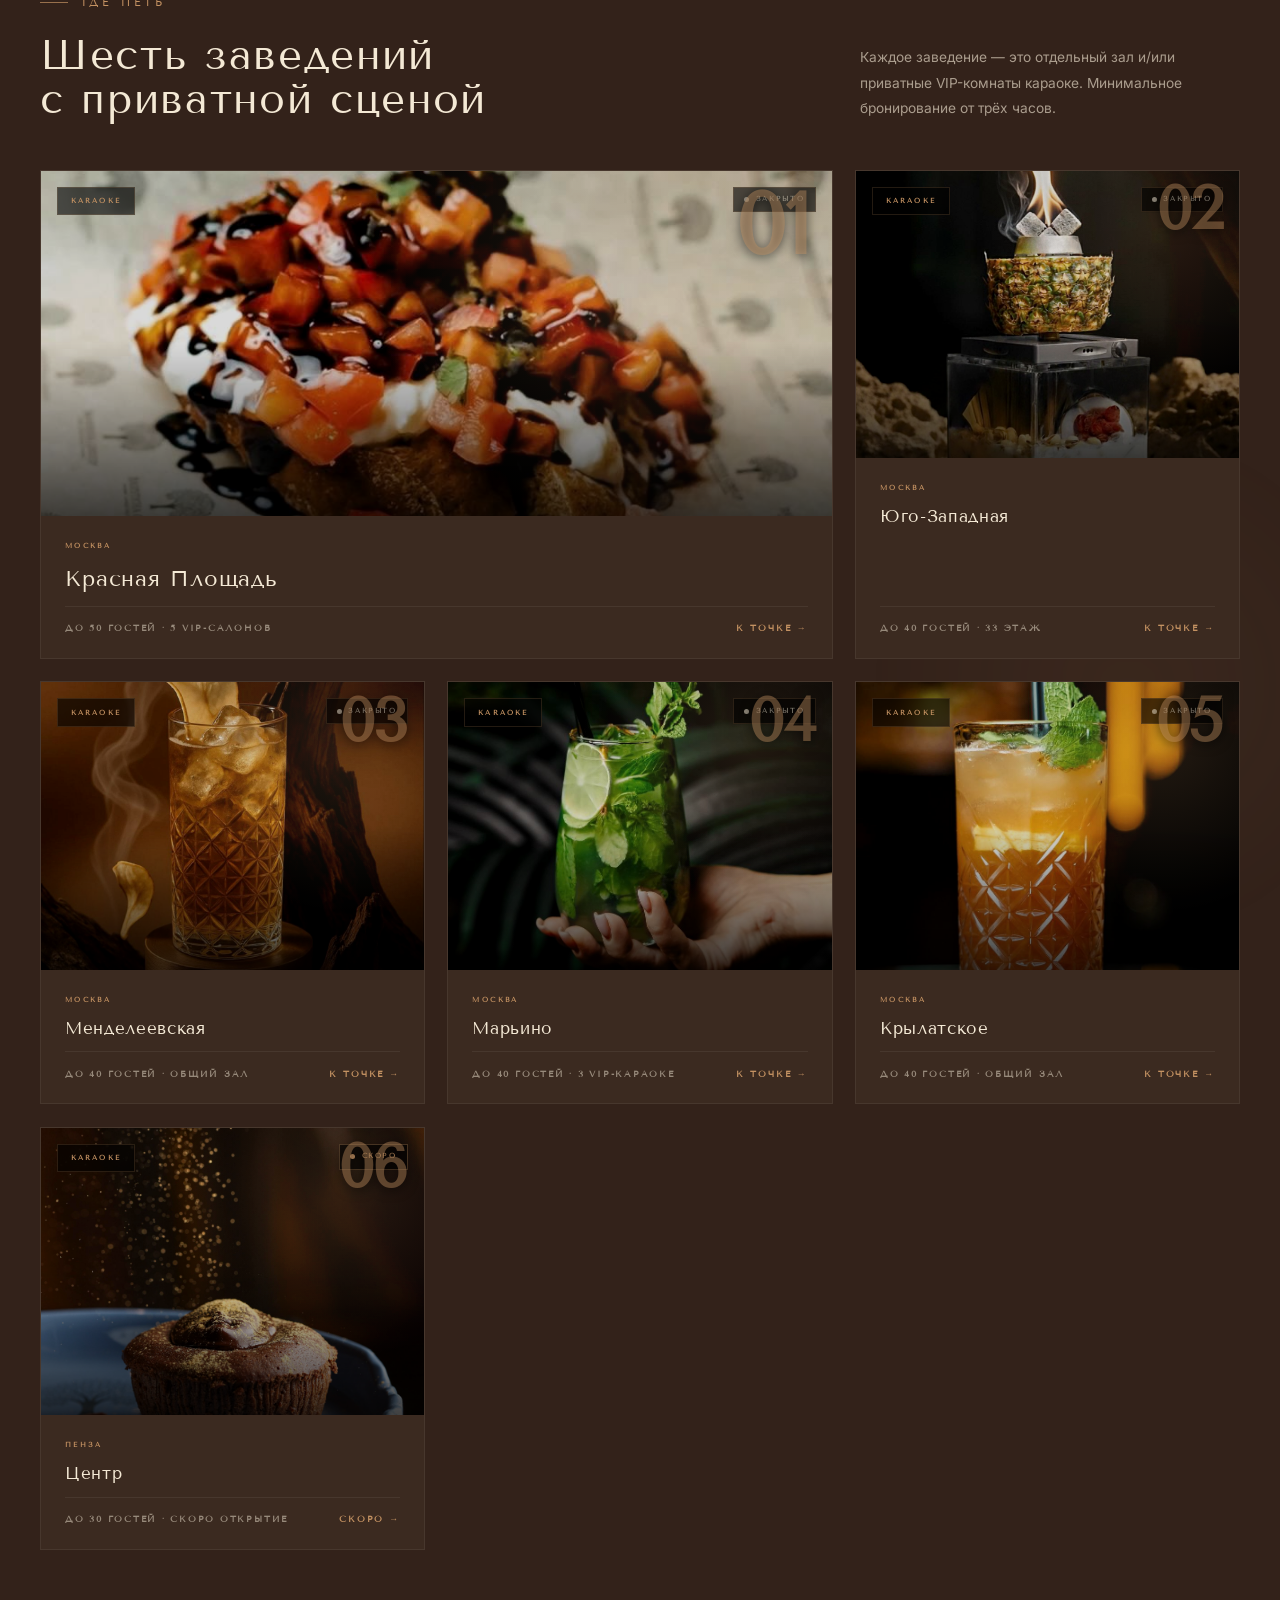
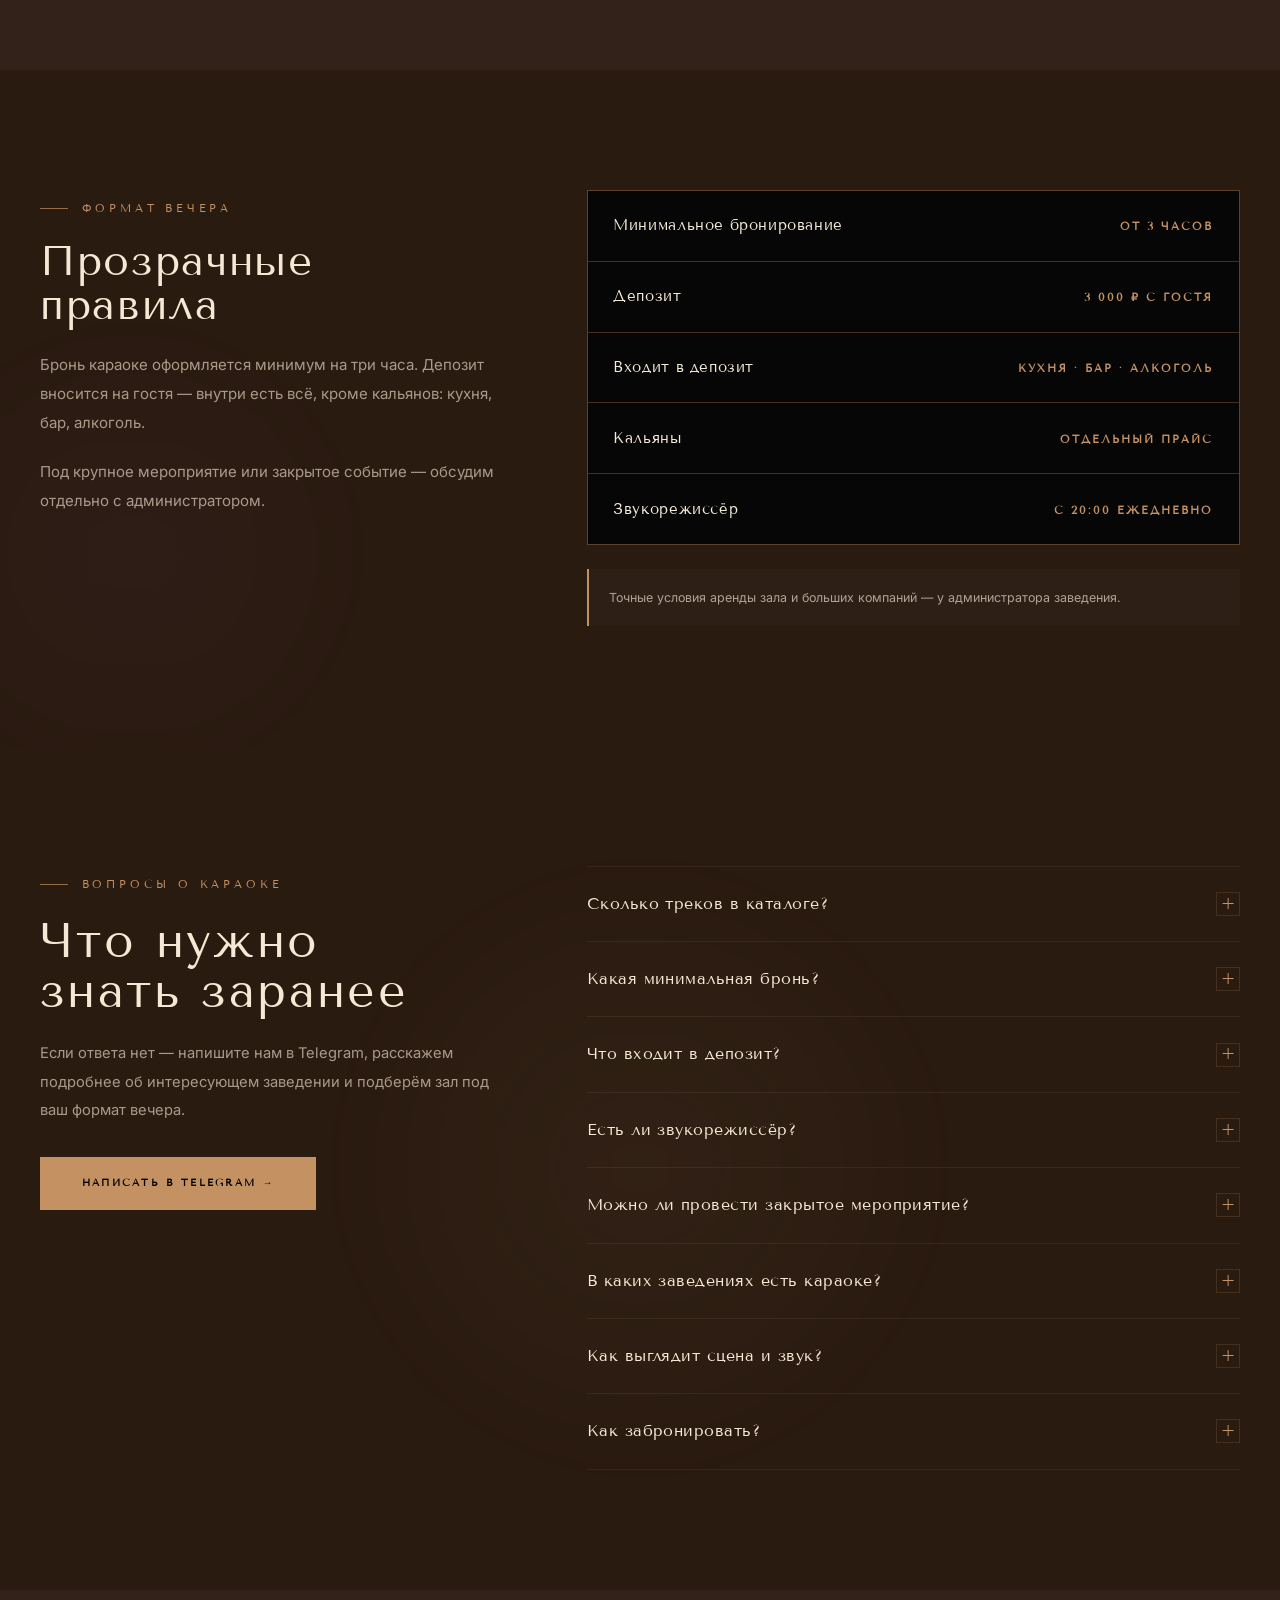
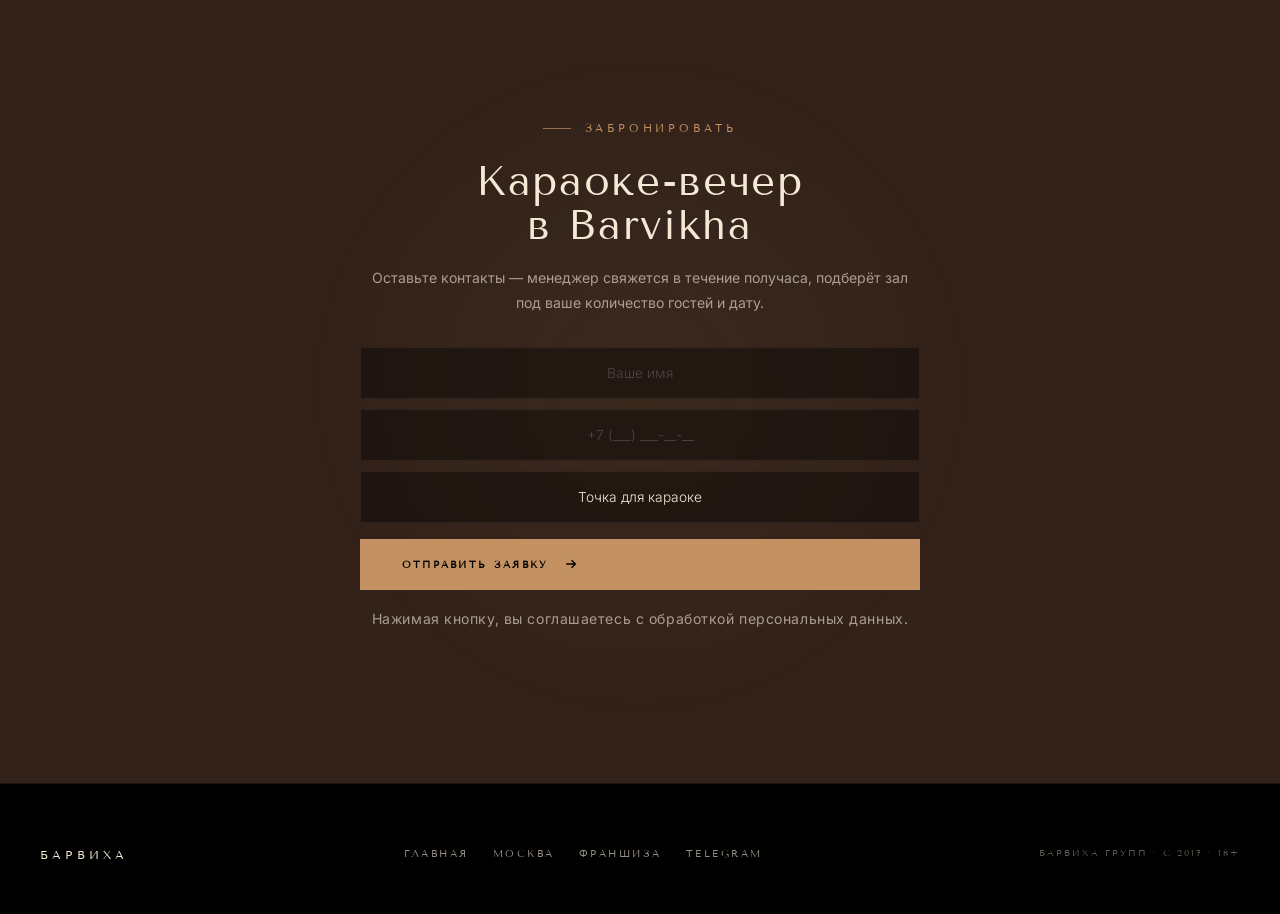
==== commit 1417100a: "unify: embedded SVG logo on location/karaoke + footer wordmark - Replace external https://barvikhagr" ====
--- a/karaoke.html
+++ b/karaoke.html
@@ -47,15 +47,14 @@
 .sec-lbl{font-family:var(--hd);font-size:.5rem;font-weight:600;letter-spacing:.32em;text-transform:uppercase;color:var(--gold);display:flex;align-items:center;gap:.7rem;margin-bottom:1rem}
 .sec-lbl::before{content:'';width:24px;height:1px;background:var(--gold)}
 .sec-h2{font-family:var(--hd);font-size:clamp(2rem,4.4vw,3.2rem);font-weight:200;letter-spacing:.05em;line-height:1.05}
-.rv{opacity:0;transform:translateY(28px);transition:opacity .8s var(--ease),transform .8s var(--ease)}
+.rv{opacity:0;transform:translateY(18px);transition:opacity .45s var(--ease),transform .45s var(--ease)}
 .rv.in{opacity:1;transform:none}
-.d1{transition-delay:.1s}.d2{transition-delay:.18s}.d3{transition-delay:.26s}
+.d1{transition-delay:.05s}.d2{transition-delay:.1s}.d3{transition-delay:.15s}
 .gold-text{background:var(--gold-grad);background-size:200% 100%;-webkit-background-clip:text;-webkit-text-fill-color:transparent;background-clip:text;animation:goldShimmer 10s ease-in-out infinite}
 
 /* HERO */
 .kar-hero{position:relative;min-height:88vh;display:flex;align-items:center;justify-content:center;padding:8rem 1.5rem 5rem;overflow:hidden}
 .kar-hero-bg{position:absolute;inset:0;background:radial-gradient(ellipse at 30% 40%,rgba(196,146,98,.13) 0%,transparent 55%),radial-gradient(ellipse at 70% 60%,rgba(170,80,180,.06) 0%,transparent 55%);pointer-events:none}
-.kar-hero-grid{position:absolute;inset:0;background-image:linear-gradient(rgba(196,146,98,.025) 1px,transparent 1px),linear-gradient(90deg,rgba(196,146,98,.025) 1px,transparent 1px);background-size:80px 80px;pointer-events:none}
 /* «Дискошар» — мерцающее золотое свечение */
 .kar-disco{position:absolute;top:50%;left:50%;transform:translate(-50%,-55%);width:min(640px,72vw);height:min(640px,72vw);border-radius:50%;
   background:radial-gradient(circle,rgba(196,146,98,.12) 0%,rgba(196,146,98,.04) 35%,transparent 65%);
@@ -261,18 +260,7 @@
 .nav.on,.nav.scrolled{background:rgba(0,0,0,.78);backdrop-filter:blur(20px) saturate(1.1);-webkit-backdrop-filter:blur(20px) saturate(1.1);border-color:var(--hair);padding:1rem 2rem}
 
 /* HERO — 4 corner-decorations */
-.kar-hero-corner{position:absolute;width:54px;height:54px;z-index:4;pointer-events:none;opacity:0;animation:karCornerFade 1.2s var(--ease) forwards 1.1s}
-.kar-hero-corner.tl{top:6rem;left:2.5rem;border-top:1px solid var(--line-strong);border-left:1px solid var(--line-strong)}
-.kar-hero-corner.tr{top:6rem;right:2.5rem;border-top:1px solid var(--line-strong);border-right:1px solid var(--line-strong)}
-.kar-hero-corner.bl{bottom:6rem;left:2.5rem;border-bottom:1px solid var(--line-strong);border-left:1px solid var(--line-strong)}
-.kar-hero-corner.br{bottom:6rem;right:2.5rem;border-bottom:1px solid var(--line-strong);border-right:1px solid var(--line-strong)}
-@media(max-width:768px){
-  .kar-hero-corner{width:36px;height:36px}
-  .kar-hero-corner.tl,.kar-hero-corner.tr{top:5rem}
-  .kar-hero-corner.bl,.kar-hero-corner.br{bottom:4rem}
-  .kar-hero-corner.tl,.kar-hero-corner.bl{left:1.25rem}
-  .kar-hero-corner.tr,.kar-hero-corner.br{right:1.25rem}
-}
+
 @keyframes karCornerFade{from{opacity:0}to{opacity:1}}
 
 /* HERO — eyebrow с золотыми линиями (заменяем старые «·» точки) */
@@ -370,22 +358,33 @@
     <svg width="14" height="14" viewBox="0 0 16 16" fill="none"><path d="M13 8H3M3 8L7 4M3 8L7 12" stroke="currentColor" stroke-width="1.4" stroke-linecap="round" stroke-linejoin="round"/></svg>
     Назад
   </button>
-  <div class="nav-logo">
-    <a href="index.html"><img src="https://barvikhagroup.ru/img/main/header-logo.png" alt="Barvikha"/></a>
-  </div>
+  <a href="index.html" class="nav-logo" aria-label="Барвиха — на главную">
+    <svg viewBox="0 0 30 36" fill="none" xmlns="http://www.w3.org/2000/svg">
+      <defs>
+        <linearGradient id="ntg" x1="0" y1="0" x2="0" y2="1">
+          <stop offset="0%" stop-color="#E5C490"/><stop offset="100%" stop-color="#6F4827"/>
+        </linearGradient>
+      </defs>
+      <path d="M12 32 Q11.5 26 11 22 Q10 17 15 13 Q20 17 19 22 Q18.5 26 18 32Z" fill="url(#ntg)"/>
+      <g stroke="#C49262" stroke-width=".9" fill="none">
+        <ellipse cx="15" cy="7" rx="4.5" ry="2" transform="rotate(-90 15 7)" opacity=".9"/>
+        <ellipse cx="22" cy="10" rx="4.5" ry="2" transform="rotate(-42 22 10)" opacity=".85"/>
+        <ellipse cx="25" cy="17" rx="4.5" ry="2" opacity=".8"/>
+        <ellipse cx="22" cy="24" rx="4.5" ry="2" transform="rotate(42 22 24)" opacity=".7"/>
+        <ellipse cx="8" cy="10" rx="4.5" ry="2" transform="rotate(42 8 10)" opacity=".85"/>
+        <ellipse cx="5" cy="17" rx="4.5" ry="2" opacity=".8"/>
+        <ellipse cx="8" cy="24" rx="4.5" ry="2" transform="rotate(-42 8 24)" opacity=".7"/>
+      </g>
+    </svg>
+  </a>
   <a class="nav-book restoplace-click-open" href="#booking" role="button">Забронировать</a>
 </nav>
 
 <!-- HERO -->
 <section class="kar-hero">
   <div class="kar-hero-bg"></div>
-  <div class="kar-hero-grid"></div>
   <div class="kar-disco"></div>
   <div class="kar-vign"></div>
-  <span class="kar-hero-corner tl" aria-hidden="true"></span>
-  <span class="kar-hero-corner tr" aria-hidden="true"></span>
-  <span class="kar-hero-corner bl" aria-hidden="true"></span>
-  <span class="kar-hero-corner br" aria-hidden="true"></span>
   <div class="kar-hero-inner">
     <p class="kar-eyebrow">Авторский формат сети</p>
     <h1 class="kar-name">БАРВИХА<br>КАРАОКЕ</h1>
@@ -559,7 +558,7 @@
   <div class="wrap">
     <div class="ft-inner">
       <div class="ft-logo">
-        <img src="https://barvikhagroup.ru/img/main/header-logo.png" alt="Barvikha"/>
+        <span style="font-family:var(--hd);font-size:.78rem;font-weight:500;letter-spacing:.32em;text-transform:uppercase;color:var(--text)">БАРВИХА</span>
       </div>
       <div class="ft-links">
         <a href="index.html">Главная</a>
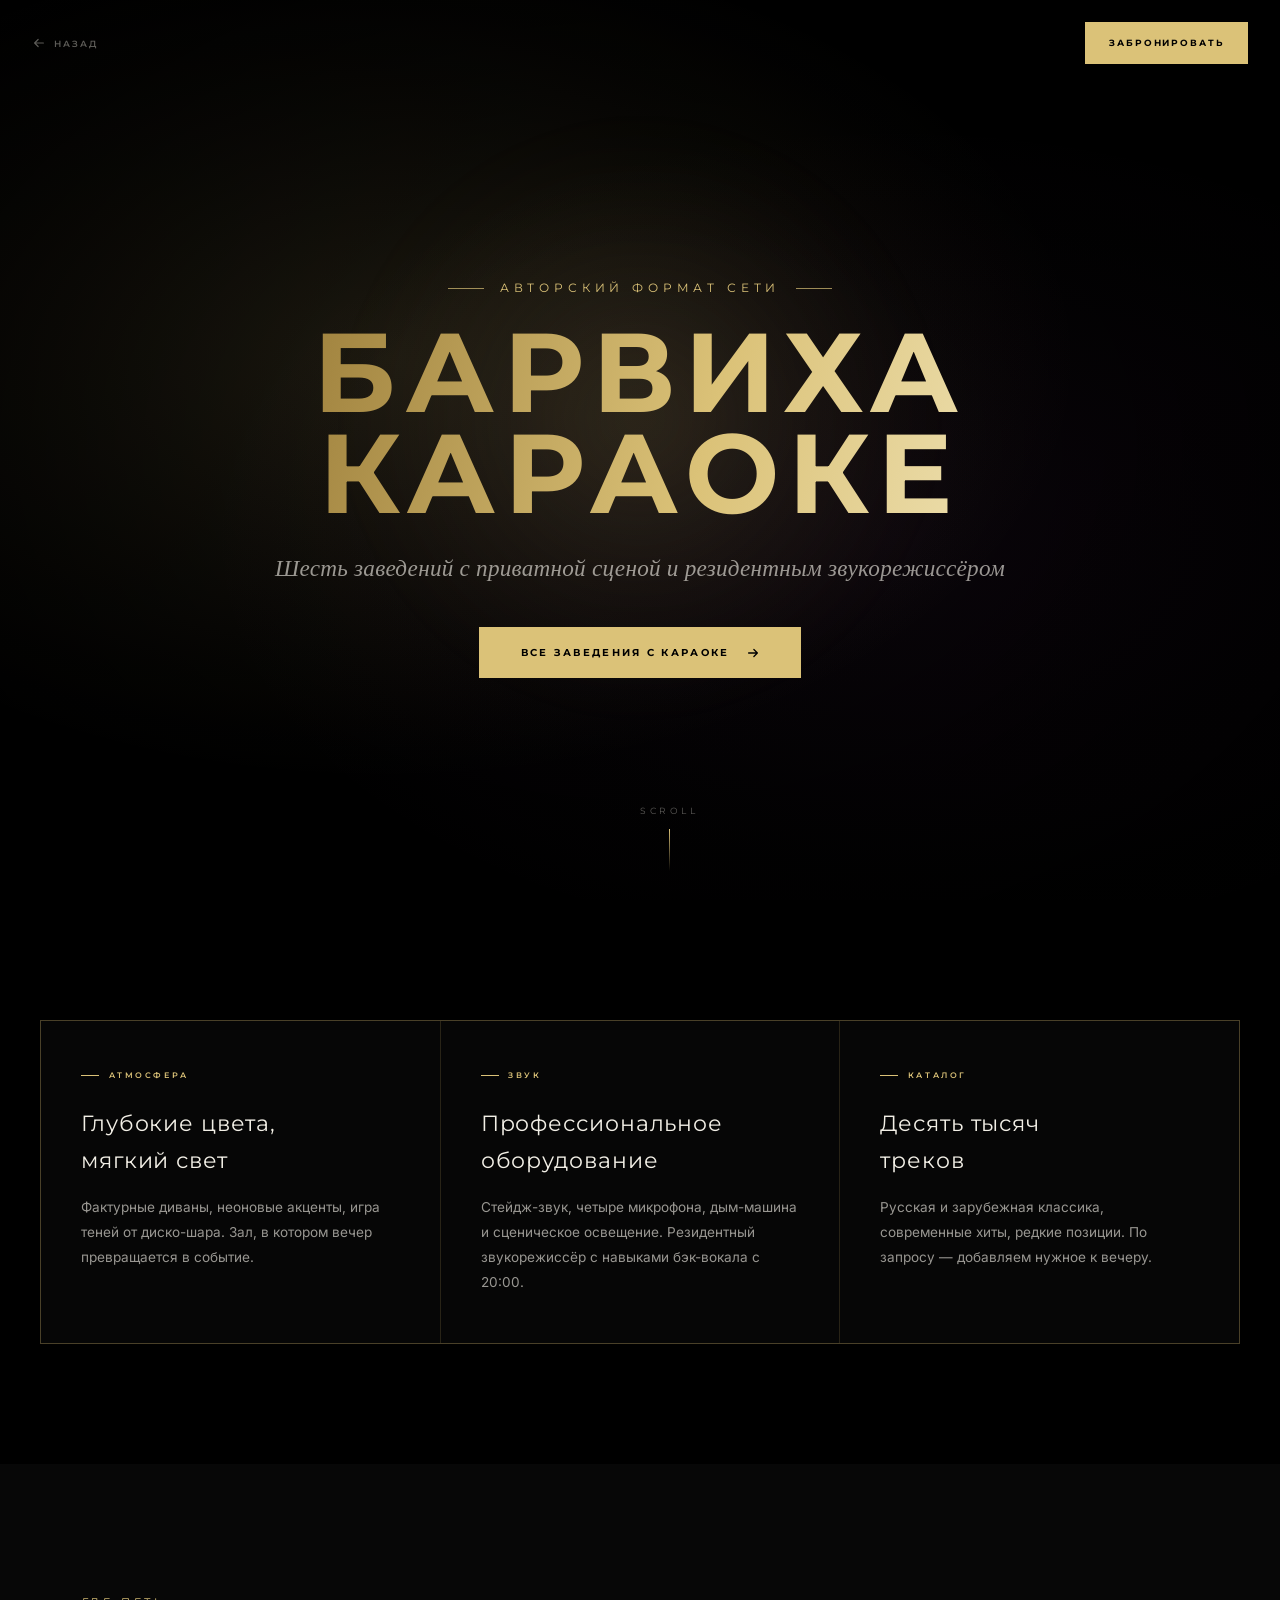
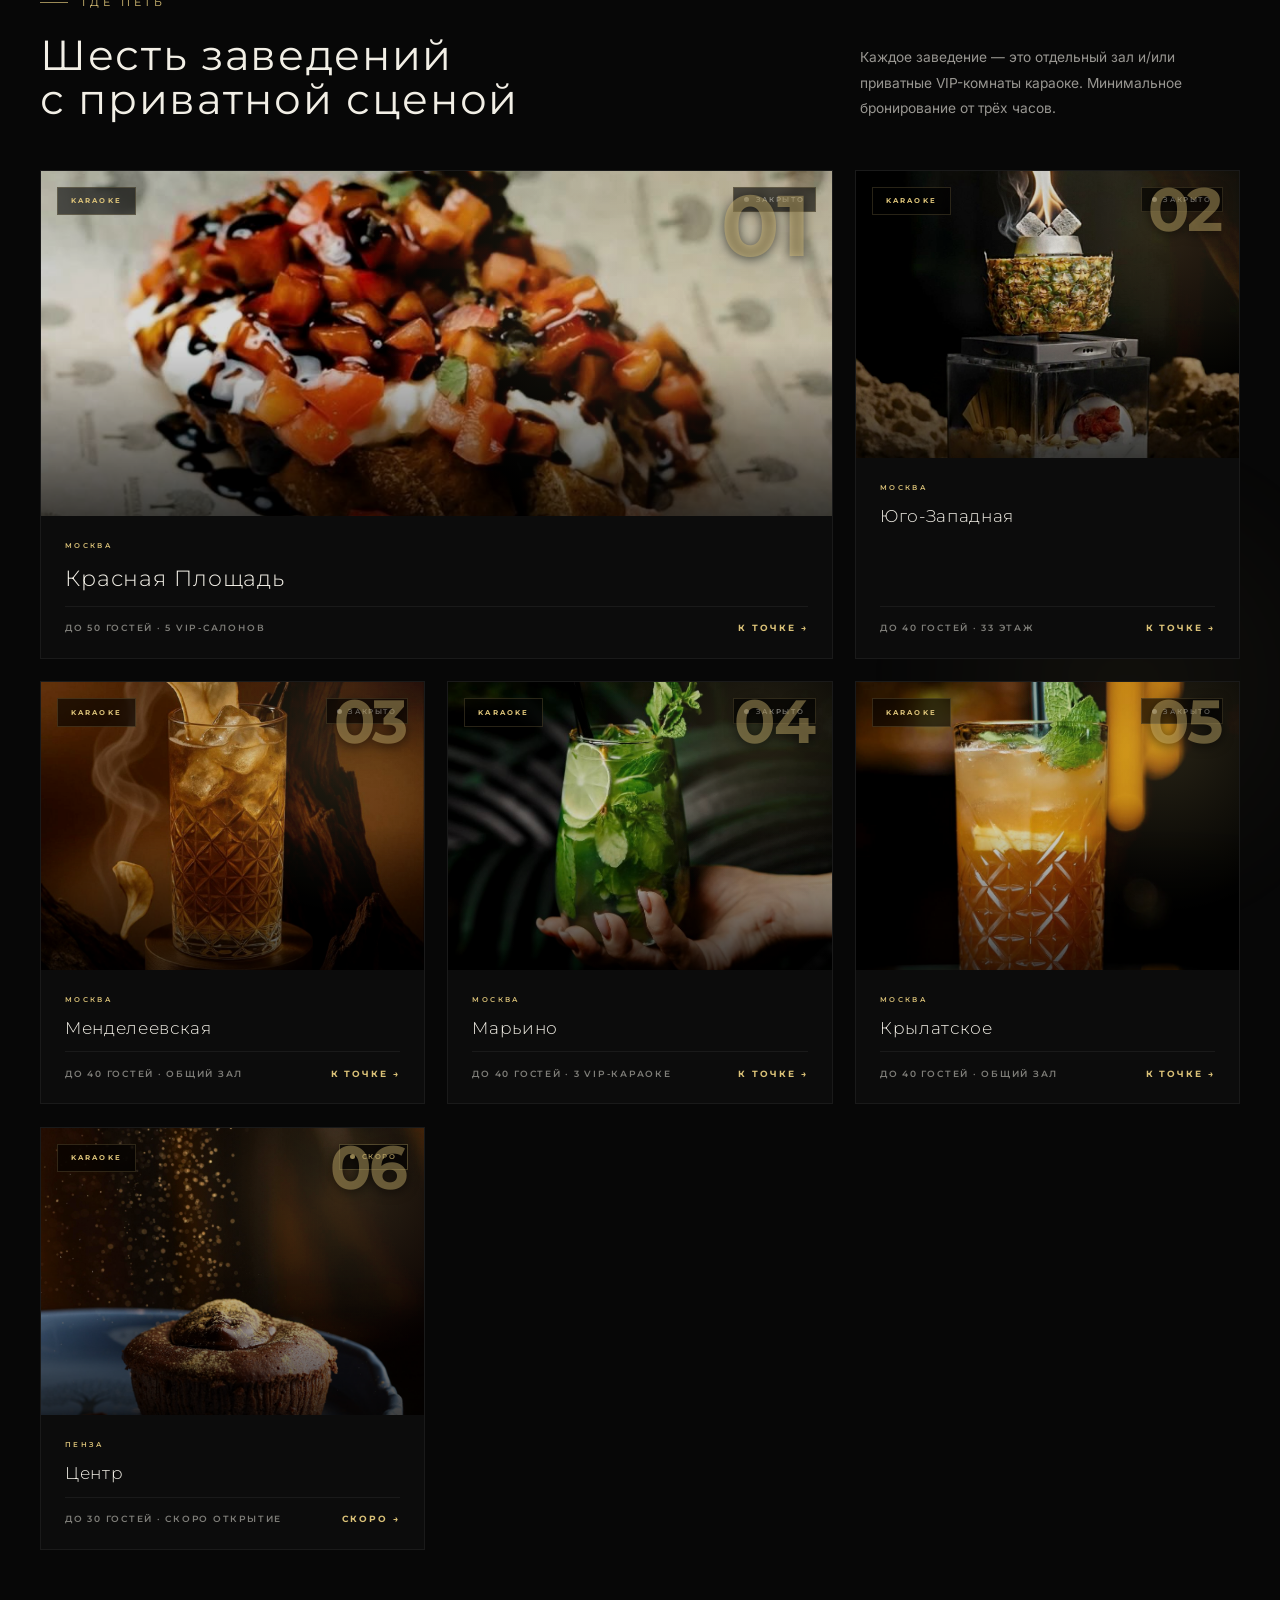
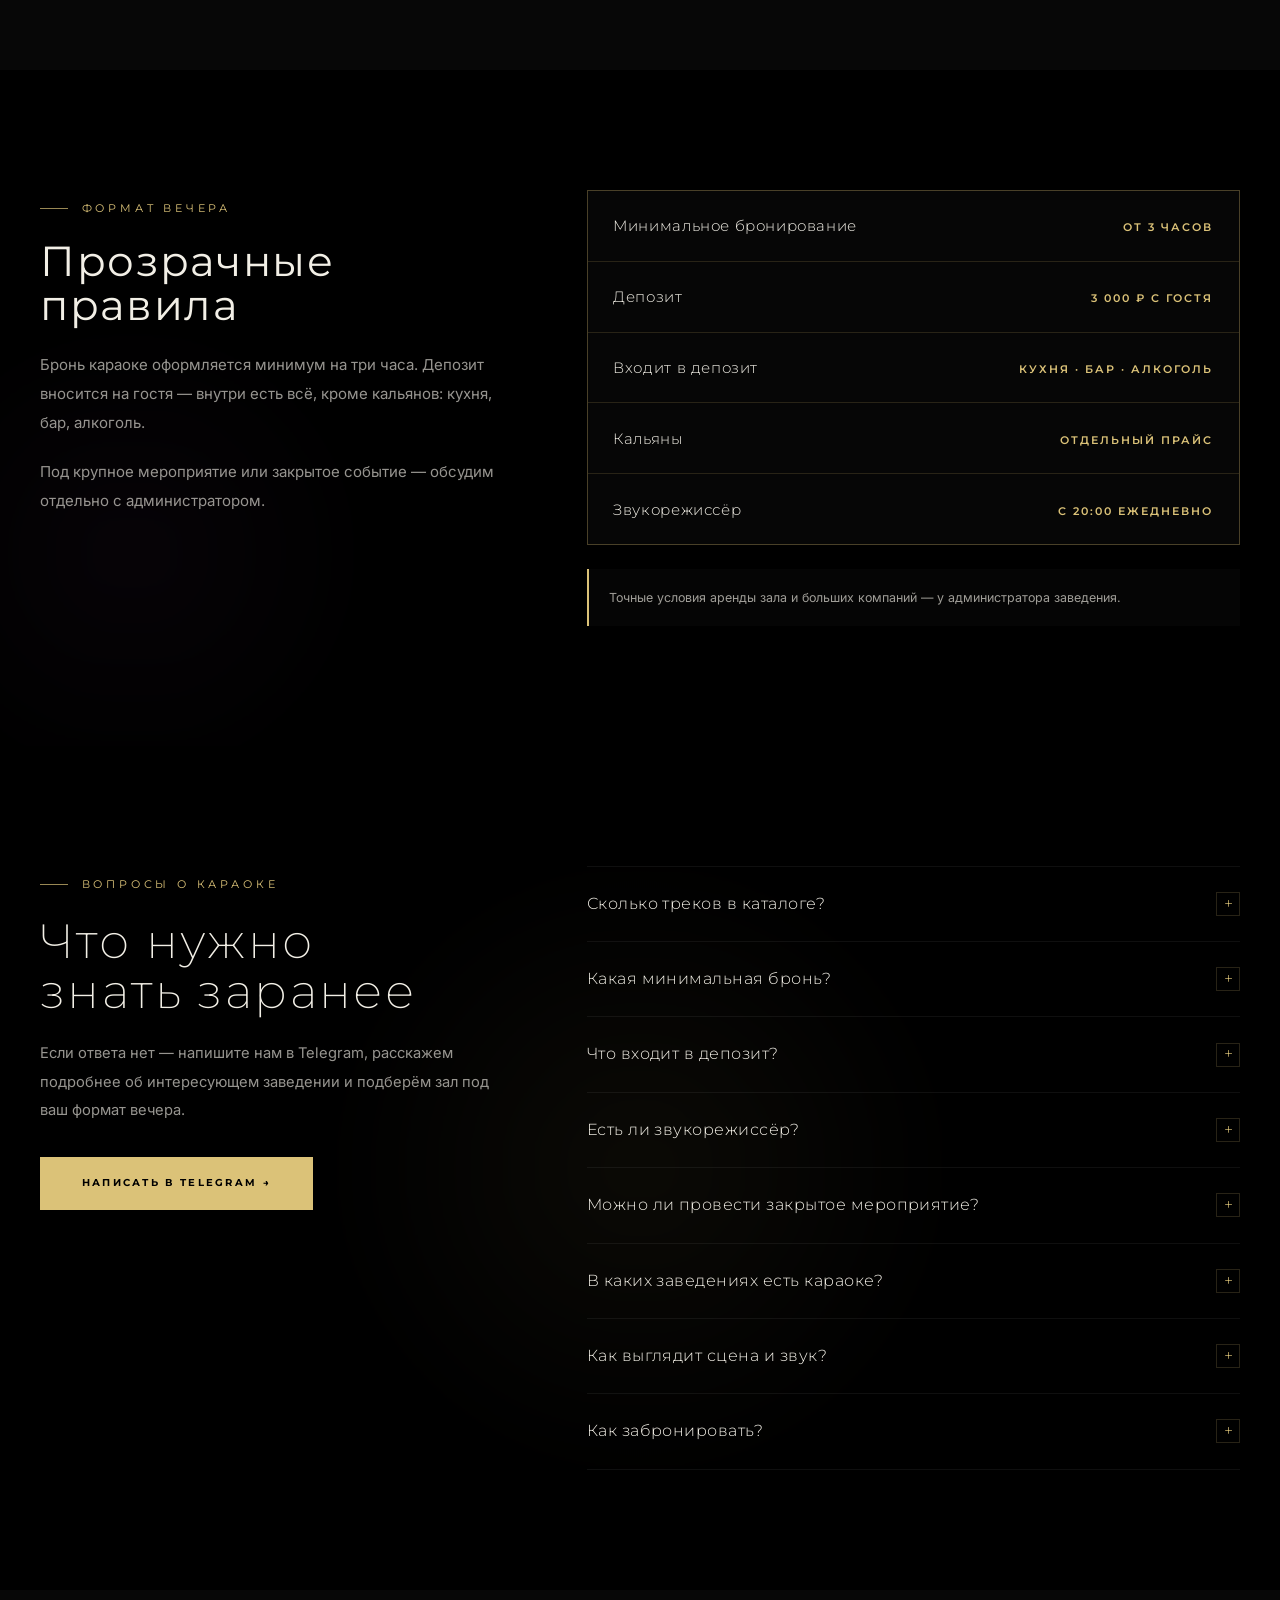
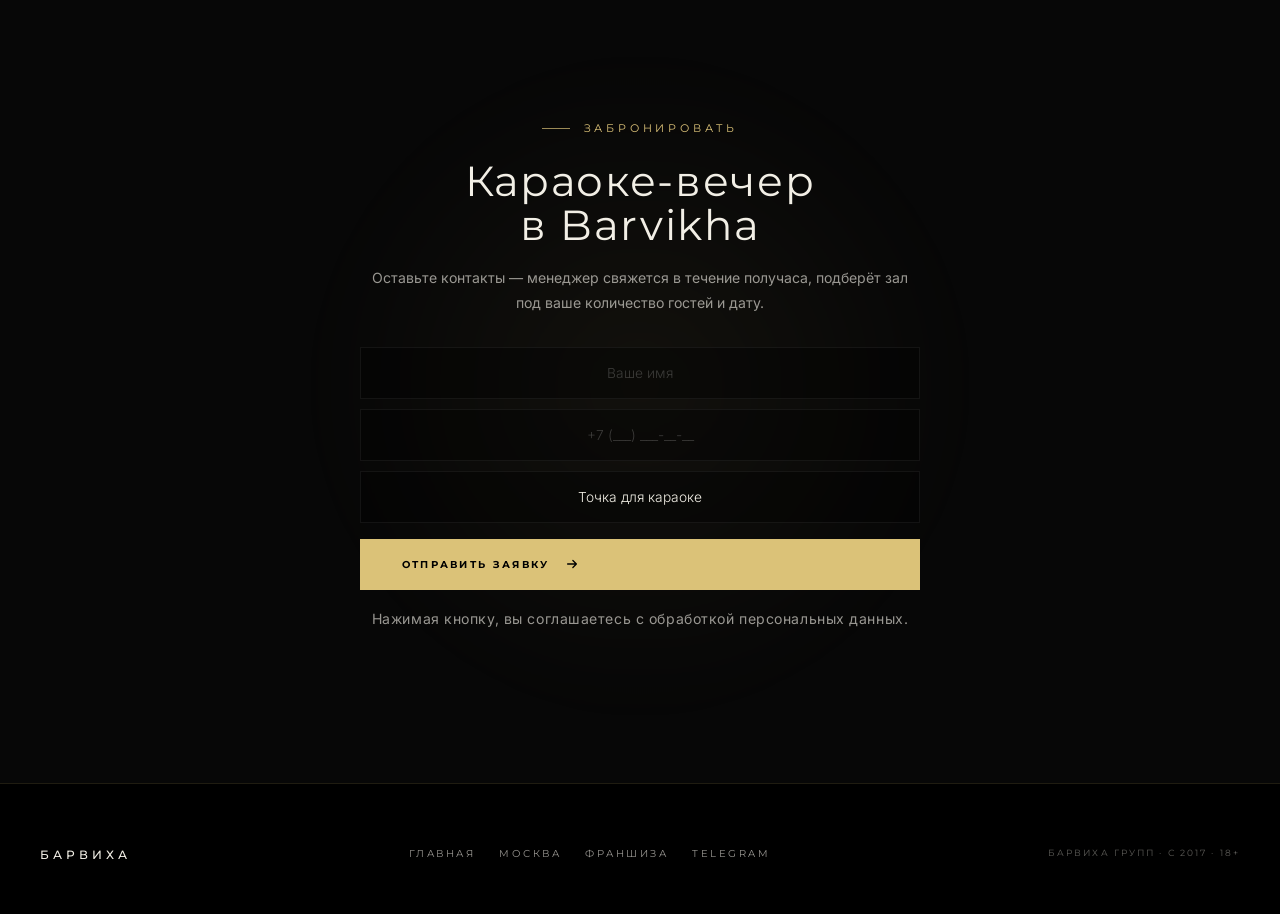
==== commit b11d5674: "nav: remove logo block from location/karaoke navs Per design feedback — drop dark logo square from i" ====
--- a/karaoke.html
+++ b/karaoke.html
@@ -8,19 +8,19 @@
 <meta property="og:title" content="Barvikha Karaoke"/>
 <meta property="og:description" content="Шесть заведений сети с приватной караоке-сценой. Резидентный звукорежиссёр, авторский формат вечера."/>
 <meta property="og:type" content="website"/>
-<meta name="theme-color" content="#C49262"/>
-<link rel="icon" href="data:image/svg+xml,<svg xmlns='http://www.w3.org/2000/svg' viewBox='0 0 32 32'><rect width='32' height='32' fill='%23000'/><text y='24' x='4' font-size='24' fill='%23C49262' font-family='serif' font-weight='bold'>B</text></svg>"/>
-<link href="https://fonts.googleapis.com/css2?family=Tenor+Sans&family=Inter:wght@300;400;500;600&display=swap" rel="stylesheet"/>
+<meta name="theme-color" content="#DBC278"/>
+<link rel="icon" href="data:image/svg+xml,<svg xmlns='http://www.w3.org/2000/svg' viewBox='0 0 32 32'><rect width='32' height='32' fill='%23000'/><text y='24' x='4' font-size='24' fill='%23DBC278' font-family='serif' font-weight='bold'>B</text></svg>"/>
+<link href="https://fonts.googleapis.com/css2?family=Montserrat:wght@200;300;400;500;600;700;800&family=Inter:wght@300;400;500;600&display=swap" rel="stylesheet"/>
 <style>
 *,*::before,*::after{margin:0;padding:0;box-sizing:border-box}
 :root{
-  --bg:#2A1B11;--s1:#33221A;--s2:#3B2A20;--s3:#453324;
-  --gold:#C49262;--gold-lt:#E5C490;--gold-dk:#6F4827;
-  --gold-grad:linear-gradient(135deg,#6F4827 0%,#C49262 30%,#E5C490 55%,#C49262 75%,#6F4827 100%);
-  --white:#F4E9D5;--muted:rgba(244,233,213,.38);--border:rgba(255,255,255,.06);
-  --b-gold:rgba(196,146,98,.18);--b-gold2:rgba(196,146,98,.35);
-  --glow:0 0 50px rgba(196,146,98,.25),0 0 100px rgba(196,146,98,.1);
-  --hd:'Tenor Sans',sans-serif;--bd:'Inter',sans-serif;
+  --bg:#000;--s1:#070707;--s2:#0c0c0c;--s3:#121212;
+  --gold:#DBC278;--gold-lt:#EBDCA9;--gold-dk:#9C7E3A;
+  --gold-grad:linear-gradient(135deg,#9C7E3A 0%,#DBC278 30%,#EBDCA9 55%,#DBC278 75%,#9C7E3A 100%);
+  --white:#F2EFE6;--muted:rgba(242,239,230,.38);--border:rgba(255,255,255,.06);
+  --b-gold:rgba(219,194,120,.18);--b-gold2:rgba(219,194,120,.35);
+  --glow:0 0 50px rgba(219,194,120,.25),0 0 100px rgba(219,194,120,.1);
+  --hd:'Montserrat',sans-serif;--bd:'Inter',sans-serif;
   --ease:cubic-bezier(.22,.61,.36,1)
 }
 html{scroll-behavior:smooth}
@@ -54,22 +54,22 @@
 
 /* HERO */
 .kar-hero{position:relative;min-height:88vh;display:flex;align-items:center;justify-content:center;padding:8rem 1.5rem 5rem;overflow:hidden}
-.kar-hero-bg{position:absolute;inset:0;background:radial-gradient(ellipse at 30% 40%,rgba(196,146,98,.13) 0%,transparent 55%),radial-gradient(ellipse at 70% 60%,rgba(170,80,180,.06) 0%,transparent 55%);pointer-events:none}
+.kar-hero-bg{position:absolute;inset:0;background:radial-gradient(ellipse at 30% 40%,rgba(219,194,120,.13) 0%,transparent 55%),radial-gradient(ellipse at 70% 60%,rgba(170,80,180,.06) 0%,transparent 55%);pointer-events:none}
 /* «Дискошар» — мерцающее золотое свечение */
 .kar-disco{position:absolute;top:50%;left:50%;transform:translate(-50%,-55%);width:min(640px,72vw);height:min(640px,72vw);border-radius:50%;
-  background:radial-gradient(circle,rgba(196,146,98,.12) 0%,rgba(196,146,98,.04) 35%,transparent 65%);
+  background:radial-gradient(circle,rgba(219,194,120,.12) 0%,rgba(219,194,120,.04) 35%,transparent 65%);
   filter:blur(28px);pointer-events:none;animation:discoPulse 5s ease-in-out infinite}
 @keyframes discoPulse{0%,100%{opacity:.6;transform:translate(-50%,-55%) scale(1)}50%{opacity:1;transform:translate(-50%,-55%) scale(1.06)}}
 .kar-vign{position:absolute;inset:0;background:radial-gradient(ellipse at center,transparent 30%,rgba(0,0,0,.7) 100%);pointer-events:none}
 .kar-hero-inner{position:relative;z-index:2;text-align:center;max-width:880px}
 .kar-eyebrow{font-family:var(--hd);font-size:.55rem;font-weight:500;letter-spacing:.42em;text-transform:uppercase;color:var(--gold);margin-bottom:1.5rem;opacity:0;animation:fu 1s var(--ease) forwards .25s}
-.kar-eyebrow::before,.kar-eyebrow::after{content:'·';margin:0 .9rem;color:rgba(196,146,98,.35)}
+.kar-eyebrow::before,.kar-eyebrow::after{content:'·';margin:0 .9rem;color:rgba(219,194,120,.35)}
 .kar-name{font-family:var(--hd);font-size:clamp(2.5rem,9vw,7rem);font-weight:200;letter-spacing:.18em;line-height:.95;background:var(--gold-grad);background-size:200% 100%;-webkit-background-clip:text;-webkit-text-fill-color:transparent;background-clip:text;animation:goldShimmer 10s ease-in-out infinite,fu 1.1s var(--ease) forwards .4s;opacity:0}
-.kar-tag{font-family:var(--hd);font-size:clamp(.7rem,1.4vw,.9rem);font-weight:300;letter-spacing:.28em;color:rgba(244,233,213,.45);margin:1.6rem 0 2.5rem;text-transform:uppercase;opacity:0;animation:fu 1s var(--ease) forwards .65s}
+.kar-tag{font-family:var(--hd);font-size:clamp(.7rem,1.4vw,.9rem);font-weight:300;letter-spacing:.28em;color:rgba(242,239,230,.45);margin:1.6rem 0 2.5rem;text-transform:uppercase;opacity:0;animation:fu 1s var(--ease) forwards .65s}
 .kar-cta{display:inline-flex;align-items:center;gap:1rem;font-family:var(--hd);font-size:.6rem;font-weight:700;letter-spacing:.24em;text-transform:uppercase;color:#000;background:var(--gold);padding:1.15rem 2.6rem;border:none;cursor:pointer;transition:box-shadow .3s,transform .3s;position:relative;overflow:hidden;opacity:0;animation:fu 1s var(--ease) forwards .85s}
 .kar-cta::after{content:'';position:absolute;inset:0;background:linear-gradient(110deg,transparent 40%,rgba(255,255,255,.28) 50%,transparent 60%);transform:translateX(-100%);transition:transform .6s}
 .kar-cta:hover::after{transform:translateX(100%)}
-.kar-cta:hover{box-shadow:0 12px 40px -8px rgba(196,146,98,.45),var(--glow);transform:translateY(-2px)}
+.kar-cta:hover{box-shadow:0 12px 40px -8px rgba(219,194,120,.45),var(--glow);transform:translateY(-2px)}
 
 /* MANIFEST */
 .kar-manifest{background:var(--bg);position:relative}
@@ -85,7 +85,7 @@
 
 /* POINTS */
 .kar-points{background:var(--s1);position:relative;overflow:hidden}
-.kar-points::before{content:'';position:absolute;right:-10%;top:30%;width:560px;height:560px;background:radial-gradient(circle,rgba(196,146,98,.05) 0%,transparent 65%);pointer-events:none;filter:blur(20px)}
+.kar-points::before{content:'';position:absolute;right:-10%;top:30%;width:560px;height:560px;background:radial-gradient(circle,rgba(219,194,120,.05) 0%,transparent 65%);pointer-events:none;filter:blur(20px)}
 .kp-hd{display:flex;justify-content:space-between;align-items:flex-end;flex-wrap:wrap;gap:2rem;margin-bottom:3rem;position:relative;z-index:1}
 .kp-hd-r{font-size:.86rem;color:var(--muted);max-width:380px;line-height:1.85}
 .kp-grid{display:grid;grid-template-columns:repeat(3,1fr);gap:1.4rem;position:relative;z-index:1}
@@ -94,22 +94,22 @@
 .kp-img{aspect-ratio:4/3;overflow:hidden;position:relative;background:linear-gradient(135deg,#0c0c0c,#000)}
 .kp-img img{width:100%;height:100%;object-fit:cover;display:block;filter:saturate(.9) contrast(1.05) brightness(.85);transition:transform 1.2s var(--ease),filter .6s}
 .kp-card:hover .kp-img img{transform:scale(1.06);filter:saturate(1) contrast(1.05) brightness(.95)}
-.kp-img::after{content:'';position:absolute;inset:0;background:linear-gradient(to top,rgba(0,0,0,.7) 0%,transparent 50%),radial-gradient(circle at 80% 20%,rgba(196,146,98,.18),transparent 45%);pointer-events:none}
+.kp-img::after{content:'';position:absolute;inset:0;background:linear-gradient(to top,rgba(0,0,0,.7) 0%,transparent 50%),radial-gradient(circle at 80% 20%,rgba(219,194,120,.18),transparent 45%);pointer-events:none}
 .kp-tag{position:absolute;top:1rem;left:1rem;font-family:var(--hd);font-size:.45rem;font-weight:700;letter-spacing:.3em;text-transform:uppercase;color:var(--gold);padding:.45rem .8rem;border:1px solid var(--b-gold);background:rgba(0,0,0,.6);backdrop-filter:blur(8px);z-index:2}
 .kp-status{position:absolute;top:1rem;right:1rem;display:inline-flex;align-items:center;gap:.4rem;font-family:var(--hd);font-size:.42rem;font-weight:600;letter-spacing:.24em;text-transform:uppercase;padding:.4rem .65rem;border:1px solid var(--b-gold);background:rgba(0,0,0,.6);backdrop-filter:blur(8px);z-index:2}
 .kp-status.open{color:#7ecb7e;border-color:rgba(126,203,126,.3)}
-.kp-status.closed{color:rgba(244,233,213,.55)}
+.kp-status.closed{color:rgba(242,239,230,.55)}
 .kp-status.soon{color:var(--gold);border-color:var(--b-gold2)}
 .kp-status .ks-d{width:5px;height:5px;border-radius:50%;background:currentColor;animation:urgPulse 1.6s ease-in-out infinite}
 .kp-body{padding:1.5rem 1.5rem 1.4rem;display:flex;flex-direction:column;gap:.55rem;flex:1}
 .kp-city{font-family:var(--hd);font-size:.46rem;font-weight:600;letter-spacing:.32em;text-transform:uppercase;color:var(--gold)}
 .kp-name{font-family:var(--hd);font-size:1.05rem;font-weight:300;letter-spacing:.04em;color:var(--white)}
 .kp-meta{display:flex;justify-content:space-between;align-items:baseline;border-top:1px solid var(--border);padding-top:.9rem;margin-top:auto}
-.kp-cap{font-family:var(--hd);font-size:.55rem;font-weight:600;letter-spacing:.2em;text-transform:uppercase;color:rgba(244,233,213,.5)}
+.kp-cap{font-family:var(--hd);font-size:.55rem;font-weight:600;letter-spacing:.2em;text-transform:uppercase;color:rgba(242,239,230,.5)}
 .kp-arr{font-family:var(--hd);font-size:.55rem;font-weight:700;letter-spacing:.22em;text-transform:uppercase;color:var(--gold);transition:transform .25s}
 .kp-card:hover .kp-arr{transform:translateX(3px)}
 /* Большая цифра-номер в углу карточки (в стиле hub) */
-.kp-mark{position:absolute;top:.55rem;right:1.05rem;z-index:3;font-family:var(--hd);font-size:clamp(2.6rem,5vw,3.8rem);font-weight:700;color:rgba(196,146,98,.42);line-height:1;letter-spacing:-.02em;pointer-events:none;text-shadow:0 2px 12px rgba(0,0,0,.6)}
+.kp-mark{position:absolute;top:.55rem;right:1.05rem;z-index:3;font-family:var(--hd);font-size:clamp(2.6rem,5vw,3.8rem);font-weight:700;color:rgba(219,194,120,.42);line-height:1;letter-spacing:-.02em;pointer-events:none;text-shadow:0 2px 12px rgba(0,0,0,.6)}
 /* Featured — первая точка занимает 2 колонки */
 .kp-card.kp-featured{grid-column:span 2}
 .kp-card.kp-featured .kp-img{aspect-ratio:16/7}
@@ -128,11 +128,11 @@
 .kf-item:hover{background:#0a0a0a}
 .kf-item-l{font-family:var(--hd);font-size:.95rem;font-weight:300;letter-spacing:.04em;color:var(--white)}
 .kf-item-v{font-family:var(--hd);font-size:.7rem;font-weight:600;letter-spacing:.18em;text-transform:uppercase;color:var(--gold);text-align:right;flex-shrink:0}
-.kf-note{margin-top:1.5rem;padding:1.1rem 1.3rem;border-left:2px solid var(--gold);background:rgba(255,255,255,.02);font-size:.78rem;color:rgba(244,233,213,.65);line-height:1.7}
+.kf-note{margin-top:1.5rem;padding:1.1rem 1.3rem;border-left:2px solid var(--gold);background:rgba(255,255,255,.02);font-size:.78rem;color:rgba(242,239,230,.65);line-height:1.7}
 
 /* BOOKING */
 .kar-booking{background:var(--s1);position:relative;overflow:hidden}
-.kar-booking::before{content:'';position:absolute;top:50%;left:50%;transform:translate(-50%,-50%);width:720px;height:720px;background:radial-gradient(circle,rgba(196,146,98,.06) 0%,transparent 65%);pointer-events:none;filter:blur(28px)}
+.kar-booking::before{content:'';position:absolute;top:50%;left:50%;transform:translate(-50%,-50%);width:720px;height:720px;background:radial-gradient(circle,rgba(219,194,120,.06) 0%,transparent 65%);pointer-events:none;filter:blur(28px)}
 .kb-inner{max-width:560px;margin:0 auto;text-align:center;position:relative;z-index:1}
 .kb-inner h2{margin-bottom:1.1rem}
 .kb-inner p{font-size:.88rem;color:var(--muted);line-height:1.8;margin-bottom:2rem}
@@ -140,7 +140,7 @@
 .kb-form input,.kb-form select{width:100%;background:rgba(0,0,0,.4);border:1px solid var(--border);color:var(--white);font-family:var(--bd);font-size:.86rem;font-weight:300;padding:1.05rem 1.2rem;outline:none;transition:border-color .3s,background .3s;text-align:center;border-radius:0;-webkit-appearance:none;appearance:none}
 .kb-form select option{background:#0d0d0d}
 .kb-form input::placeholder{color:rgba(255,255,255,.2)}
-.kb-form input:focus,.kb-form select:focus{border-color:var(--gold);background:rgba(196,146,98,.04)}
+.kb-form input:focus,.kb-form select:focus{border-color:var(--gold);background:rgba(219,194,120,.04)}
 .kb-cta{margin-top:.35rem}
 .kb-note{font-size:.66rem;color:rgba(255,255,255,.3);margin-top:1rem;letter-spacing:.04em}
 
@@ -211,14 +211,14 @@
 
 /* ═══ FAQ ═══ */
 .faq-bg{background:var(--bg);position:relative;overflow:hidden}
-.faq-bg::before{content:'';position:absolute;left:50%;top:50%;transform:translate(-50%,-50%);width:680px;height:680px;background:radial-gradient(circle,rgba(196,146,98,.05) 0%,transparent 65%);pointer-events:none;filter:blur(28px)}
+.faq-bg::before{content:'';position:absolute;left:50%;top:50%;transform:translate(-50%,-50%);width:680px;height:680px;background:radial-gradient(circle,rgba(219,194,120,.05) 0%,transparent 65%);pointer-events:none;filter:blur(28px)}
 .faq-grid{display:grid;grid-template-columns:5fr 7fr;gap:5rem;align-items:start;position:relative;z-index:1}
 .faq-hd h2{font-family:var(--hd);font-size:clamp(2rem,4vw,3rem);font-weight:200;letter-spacing:.05em;line-height:1.05;margin-bottom:1.4rem}
 .faq-hd p{font-size:.92rem;color:var(--muted);line-height:1.95;margin-bottom:1.5rem}
 .faq-list{display:flex;flex-direction:column;gap:0;border-top:1px solid var(--border)}
 .faq-q{border-bottom:1px solid var(--border);padding:0;cursor:pointer;list-style:none;background:transparent;width:100%;text-align:left;font-family:inherit;color:inherit;border-left:0;border-right:0;border-top:0;transition:background .35s}
 .faq-q::-webkit-details-marker{display:none}
-.faq-q:hover{background:rgba(196,146,98,.025)}
+.faq-q:hover{background:rgba(219,194,120,.025)}
 .faq-q-h{display:flex;justify-content:space-between;align-items:center;padding:1.5rem 0;gap:1.4rem;cursor:pointer;list-style:none}
 .faq-q-h::-webkit-details-marker{display:none}
 .faq-q-t{font-family:var(--hd);font-size:1rem;font-weight:300;letter-spacing:.03em;color:var(--white);transition:color .25s}
@@ -235,12 +235,12 @@
  * ════════════════════════════════════════════════════════════════════ */
 
 :root{
-  --bg-1:#33221A;--bg-2:#3B2A20;--bg-3:#453324;
-  --gold-soft:#A07642;--gold-deep:#6F4827;
-  --line:rgba(196,146,98,.14);--line-strong:rgba(196,146,98,.32);
+  --bg-1:#070707;--bg-2:#0c0c0c;--bg-3:#121212;
+  --gold-soft:#C9B070;--gold-deep:#9C7E3A;
+  --line:rgba(219,194,120,.14);--line-strong:rgba(219,194,120,.32);
   --hair:rgba(255,255,255,.06);
-  --text:#F4E9D5;--text-soft:rgba(244,233,213,.62);--text-mute:rgba(244,233,213,.38);
-  --serif:'Tenor Sans','Helvetica Neue',Arial,sans-serif;
+  --text:#F2EFE6;--text-soft:rgba(242,239,230,.62);--text-mute:rgba(242,239,230,.38);
+  --serif:'Montserrat','Helvetica Neue',Arial,sans-serif;
   --sans:'Inter',-apple-system,BlinkMacSystemFont,sans-serif;
   --italic:'Cormorant Garamond',Georgia,serif
 }
@@ -270,7 +270,7 @@
 /* HERO — animated gradient title (как .hero-name span в хабе) */
 .kar-name{
   font-weight:700;letter-spacing:.08em;line-height:.9;
-  background-image:linear-gradient(105deg,#6F4827 0%,#C49262 28%,#E5C490 45%,#F4E8BE 50%,#E5C490 55%,#C49262 72%,#6F4827 100%);
+  background-image:linear-gradient(105deg,#9C7E3A 0%,#DBC278 28%,#EBDCA9 45%,#F4E8BE 50%,#EBDCA9 55%,#DBC278 72%,#9C7E3A 100%);
   background-size:220% 100%;background-position:0% 50%;
   -webkit-background-clip:text;background-clip:text;
   -webkit-text-fill-color:transparent;color:transparent;
@@ -278,7 +278,7 @@
   will-change:background-position,filter
 }
 @keyframes karGoldFlow{0%{background-position:0% 50%}50%{background-position:100% 50%}100%{background-position:0% 50%}}
-@keyframes karGoldBreath{0%,100%{filter:drop-shadow(0 0 20px rgba(196,146,98,.14)) brightness(1)}50%{filter:drop-shadow(0 0 28px rgba(235,220,169,.30)) brightness(1.04)}}
+@keyframes karGoldBreath{0%,100%{filter:drop-shadow(0 0 20px rgba(219,194,120,.14)) brightness(1)}50%{filter:drop-shadow(0 0 28px rgba(235,220,169,.30)) brightness(1.04)}}
 
 /* HERO — italic tagline */
 .kar-tag{
@@ -358,25 +358,6 @@
     <svg width="14" height="14" viewBox="0 0 16 16" fill="none"><path d="M13 8H3M3 8L7 4M3 8L7 12" stroke="currentColor" stroke-width="1.4" stroke-linecap="round" stroke-linejoin="round"/></svg>
     Назад
   </button>
-  <a href="index.html" class="nav-logo" aria-label="Барвиха — на главную">
-    <svg viewBox="0 0 30 36" fill="none" xmlns="http://www.w3.org/2000/svg">
-      <defs>
-        <linearGradient id="ntg" x1="0" y1="0" x2="0" y2="1">
-          <stop offset="0%" stop-color="#E5C490"/><stop offset="100%" stop-color="#6F4827"/>
-        </linearGradient>
-      </defs>
-      <path d="M12 32 Q11.5 26 11 22 Q10 17 15 13 Q20 17 19 22 Q18.5 26 18 32Z" fill="url(#ntg)"/>
-      <g stroke="#C49262" stroke-width=".9" fill="none">
-        <ellipse cx="15" cy="7" rx="4.5" ry="2" transform="rotate(-90 15 7)" opacity=".9"/>
-        <ellipse cx="22" cy="10" rx="4.5" ry="2" transform="rotate(-42 22 10)" opacity=".85"/>
-        <ellipse cx="25" cy="17" rx="4.5" ry="2" opacity=".8"/>
-        <ellipse cx="22" cy="24" rx="4.5" ry="2" transform="rotate(42 22 24)" opacity=".7"/>
-        <ellipse cx="8" cy="10" rx="4.5" ry="2" transform="rotate(42 8 10)" opacity=".85"/>
-        <ellipse cx="5" cy="17" rx="4.5" ry="2" opacity=".8"/>
-        <ellipse cx="8" cy="24" rx="4.5" ry="2" transform="rotate(-42 8 24)" opacity=".7"/>
-      </g>
-    </svg>
-  </a>
   <a class="nav-book restoplace-click-open" href="#booking" role="button">Забронировать</a>
 </nav>
 
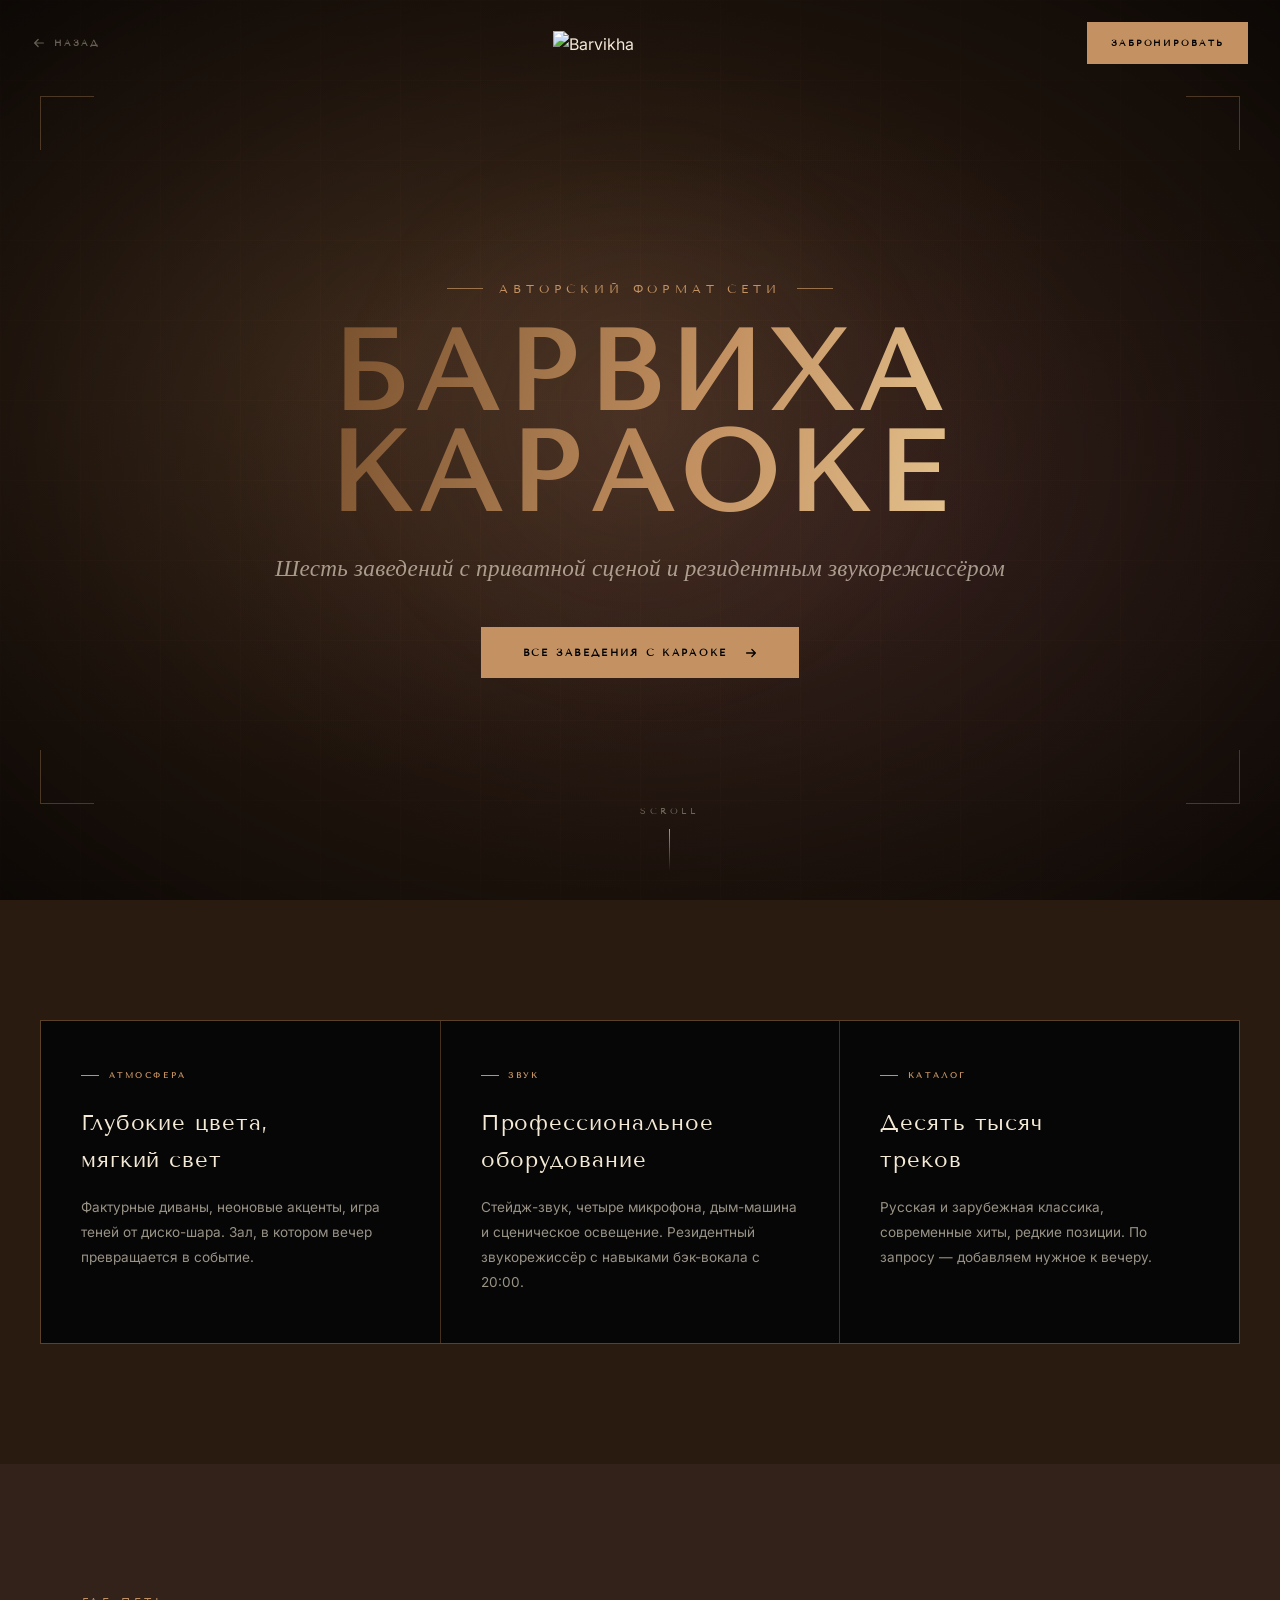
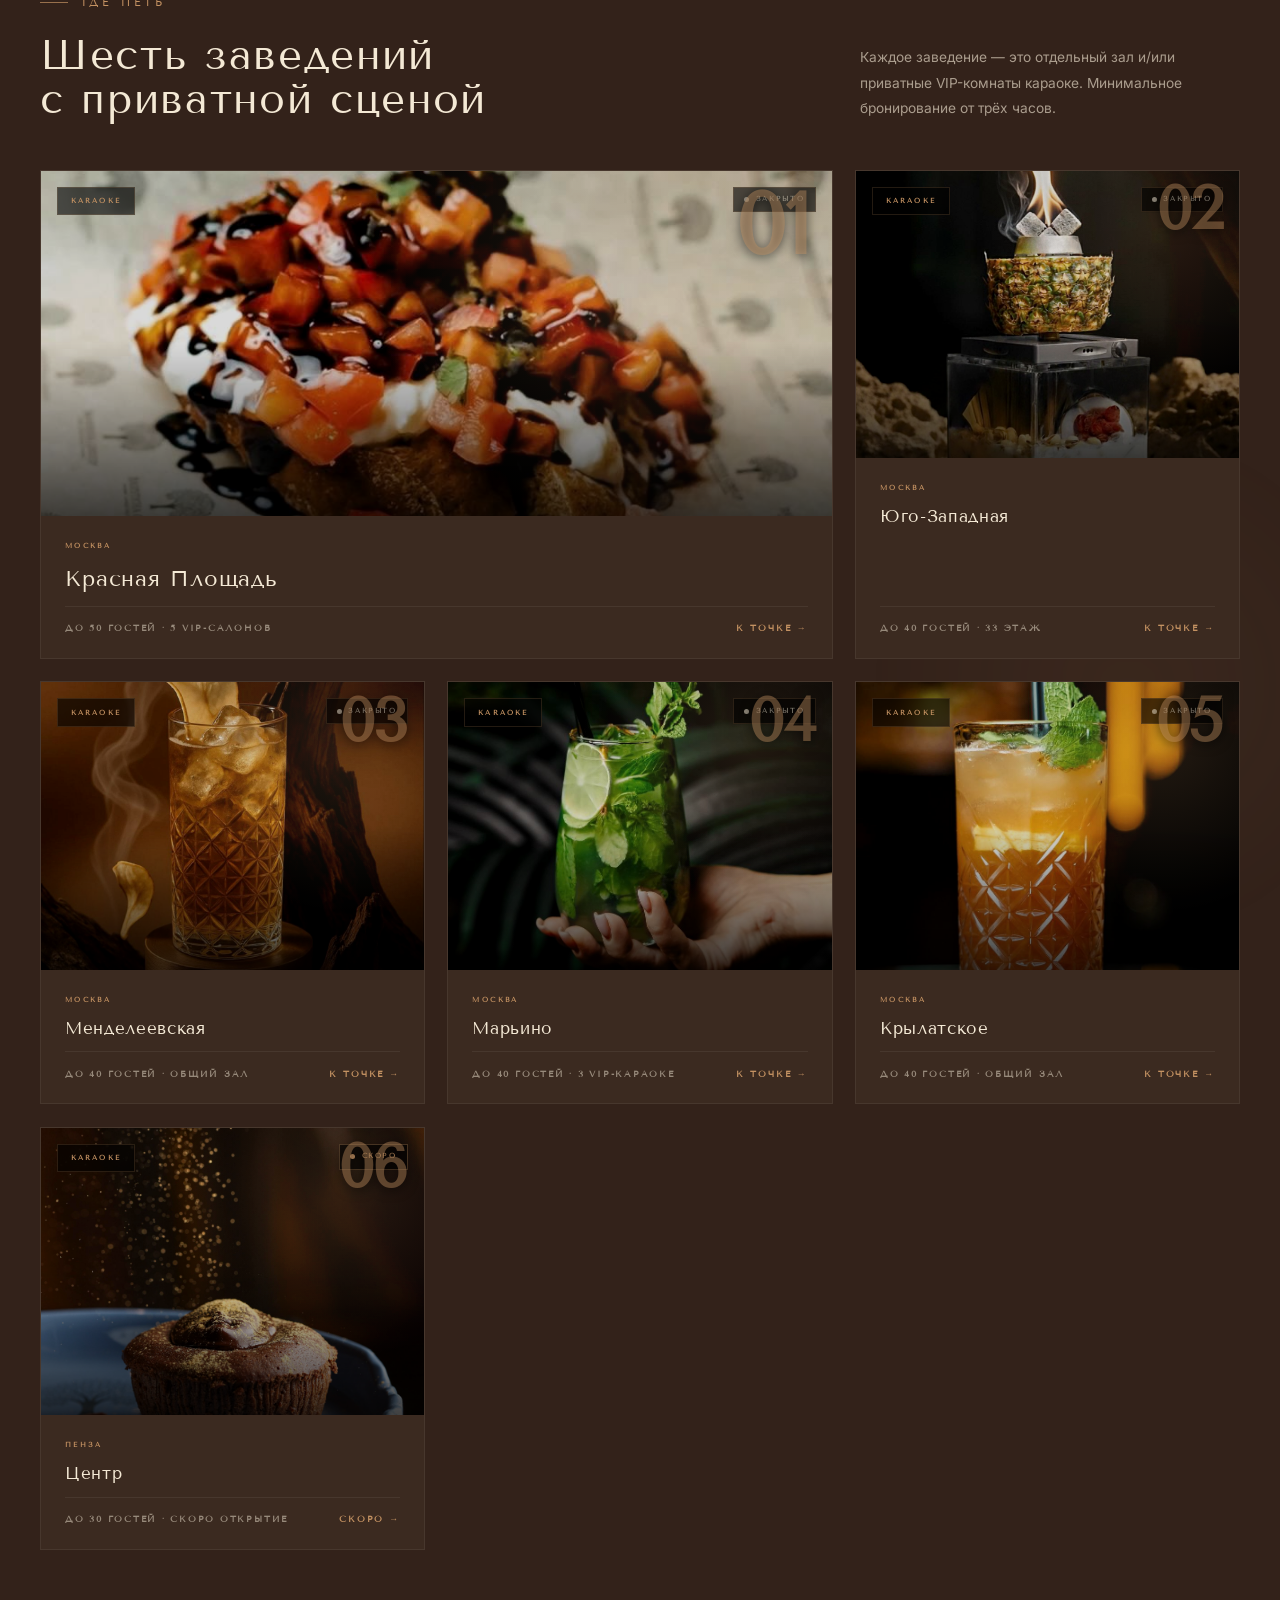
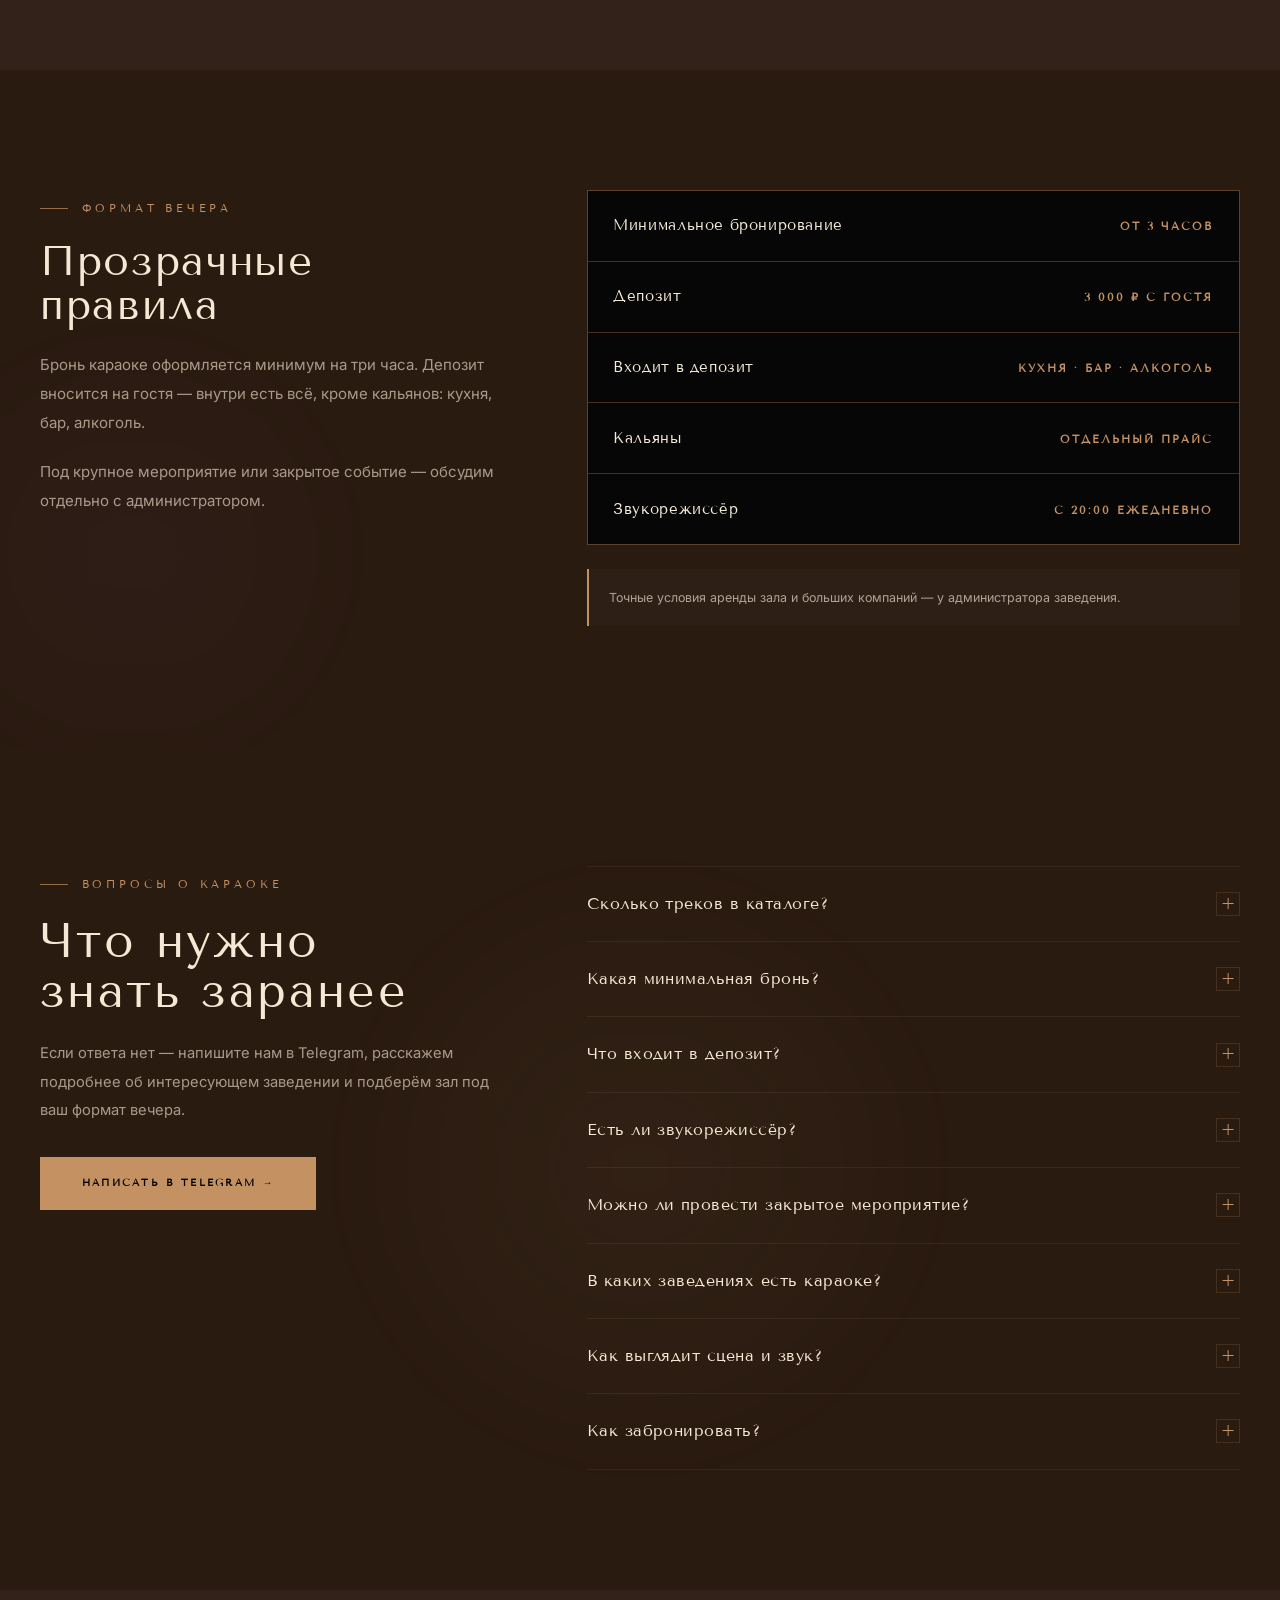
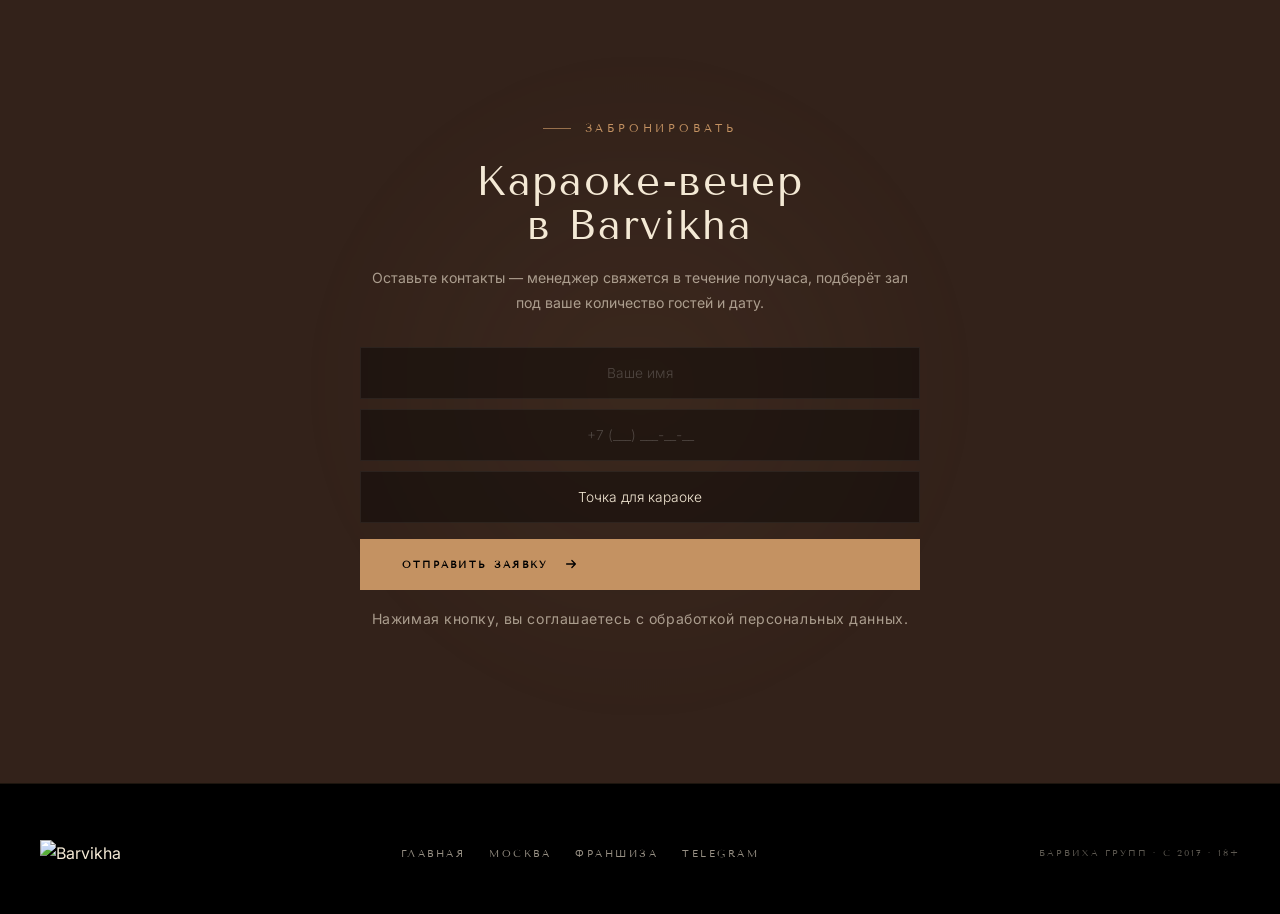
==== commit c4e455b5: "fix(menu): replace localhost:3000 with Railway URL + map city→slug Menu modal was pointing to http:/" ====
--- a/karaoke.html
+++ b/karaoke.html
@@ -8,19 +8,19 @@
 <meta property="og:title" content="Barvikha Karaoke"/>
 <meta property="og:description" content="Шесть заведений сети с приватной караоке-сценой. Резидентный звукорежиссёр, авторский формат вечера."/>
 <meta property="og:type" content="website"/>
-<meta name="theme-color" content="#DBC278"/>
-<link rel="icon" href="data:image/svg+xml,<svg xmlns='http://www.w3.org/2000/svg' viewBox='0 0 32 32'><rect width='32' height='32' fill='%23000'/><text y='24' x='4' font-size='24' fill='%23DBC278' font-family='serif' font-weight='bold'>B</text></svg>"/>
-<link href="https://fonts.googleapis.com/css2?family=Montserrat:wght@200;300;400;500;600;700;800&family=Inter:wght@300;400;500;600&display=swap" rel="stylesheet"/>
+<meta name="theme-color" content="#C49262"/>
+<link rel="icon" href="data:image/svg+xml,<svg xmlns='http://www.w3.org/2000/svg' viewBox='0 0 32 32'><rect width='32' height='32' fill='%23000'/><text y='24' x='4' font-size='24' fill='%23C49262' font-family='serif' font-weight='bold'>B</text></svg>"/>
+<link href="https://fonts.googleapis.com/css2?family=Tenor+Sans&family=Inter:wght@300;400;500;600&display=swap" rel="stylesheet"/>
 <style>
 *,*::before,*::after{margin:0;padding:0;box-sizing:border-box}
 :root{
-  --bg:#000;--s1:#070707;--s2:#0c0c0c;--s3:#121212;
-  --gold:#DBC278;--gold-lt:#EBDCA9;--gold-dk:#9C7E3A;
-  --gold-grad:linear-gradient(135deg,#9C7E3A 0%,#DBC278 30%,#EBDCA9 55%,#DBC278 75%,#9C7E3A 100%);
-  --white:#F2EFE6;--muted:rgba(242,239,230,.38);--border:rgba(255,255,255,.06);
-  --b-gold:rgba(219,194,120,.18);--b-gold2:rgba(219,194,120,.35);
-  --glow:0 0 50px rgba(219,194,120,.25),0 0 100px rgba(219,194,120,.1);
-  --hd:'Montserrat',sans-serif;--bd:'Inter',sans-serif;
+  --bg:#2A1B11;--s1:#33221A;--s2:#3B2A20;--s3:#453324;
+  --gold:#C49262;--gold-lt:#E5C490;--gold-dk:#6F4827;
+  --gold-grad:linear-gradient(135deg,#6F4827 0%,#C49262 30%,#E5C490 55%,#C49262 75%,#6F4827 100%);
+  --white:#F4E9D5;--muted:rgba(244,233,213,.38);--border:rgba(255,255,255,.06);
+  --b-gold:rgba(196,146,98,.18);--b-gold2:rgba(196,146,98,.35);
+  --glow:0 0 50px rgba(196,146,98,.25),0 0 100px rgba(196,146,98,.1);
+  --hd:'Tenor Sans',sans-serif;--bd:'Inter',sans-serif;
   --ease:cubic-bezier(.22,.61,.36,1)
 }
 html{scroll-behavior:smooth}
@@ -47,29 +47,30 @@
 .sec-lbl{font-family:var(--hd);font-size:.5rem;font-weight:600;letter-spacing:.32em;text-transform:uppercase;color:var(--gold);display:flex;align-items:center;gap:.7rem;margin-bottom:1rem}
 .sec-lbl::before{content:'';width:24px;height:1px;background:var(--gold)}
 .sec-h2{font-family:var(--hd);font-size:clamp(2rem,4.4vw,3.2rem);font-weight:200;letter-spacing:.05em;line-height:1.05}
-.rv{opacity:0;transform:translateY(18px);transition:opacity .45s var(--ease),transform .45s var(--ease)}
+.rv{opacity:0;transform:translateY(28px);transition:opacity .8s var(--ease),transform .8s var(--ease)}
 .rv.in{opacity:1;transform:none}
-.d1{transition-delay:.05s}.d2{transition-delay:.1s}.d3{transition-delay:.15s}
+.d1{transition-delay:.1s}.d2{transition-delay:.18s}.d3{transition-delay:.26s}
 .gold-text{background:var(--gold-grad);background-size:200% 100%;-webkit-background-clip:text;-webkit-text-fill-color:transparent;background-clip:text;animation:goldShimmer 10s ease-in-out infinite}
 
 /* HERO */
 .kar-hero{position:relative;min-height:88vh;display:flex;align-items:center;justify-content:center;padding:8rem 1.5rem 5rem;overflow:hidden}
-.kar-hero-bg{position:absolute;inset:0;background:radial-gradient(ellipse at 30% 40%,rgba(219,194,120,.13) 0%,transparent 55%),radial-gradient(ellipse at 70% 60%,rgba(170,80,180,.06) 0%,transparent 55%);pointer-events:none}
+.kar-hero-bg{position:absolute;inset:0;background:radial-gradient(ellipse at 30% 40%,rgba(196,146,98,.13) 0%,transparent 55%),radial-gradient(ellipse at 70% 60%,rgba(170,80,180,.06) 0%,transparent 55%);pointer-events:none}
+.kar-hero-grid{position:absolute;inset:0;background-image:linear-gradient(rgba(196,146,98,.025) 1px,transparent 1px),linear-gradient(90deg,rgba(196,146,98,.025) 1px,transparent 1px);background-size:80px 80px;pointer-events:none}
 /* «Дискошар» — мерцающее золотое свечение */
 .kar-disco{position:absolute;top:50%;left:50%;transform:translate(-50%,-55%);width:min(640px,72vw);height:min(640px,72vw);border-radius:50%;
-  background:radial-gradient(circle,rgba(219,194,120,.12) 0%,rgba(219,194,120,.04) 35%,transparent 65%);
+  background:radial-gradient(circle,rgba(196,146,98,.12) 0%,rgba(196,146,98,.04) 35%,transparent 65%);
   filter:blur(28px);pointer-events:none;animation:discoPulse 5s ease-in-out infinite}
 @keyframes discoPulse{0%,100%{opacity:.6;transform:translate(-50%,-55%) scale(1)}50%{opacity:1;transform:translate(-50%,-55%) scale(1.06)}}
 .kar-vign{position:absolute;inset:0;background:radial-gradient(ellipse at center,transparent 30%,rgba(0,0,0,.7) 100%);pointer-events:none}
 .kar-hero-inner{position:relative;z-index:2;text-align:center;max-width:880px}
 .kar-eyebrow{font-family:var(--hd);font-size:.55rem;font-weight:500;letter-spacing:.42em;text-transform:uppercase;color:var(--gold);margin-bottom:1.5rem;opacity:0;animation:fu 1s var(--ease) forwards .25s}
-.kar-eyebrow::before,.kar-eyebrow::after{content:'·';margin:0 .9rem;color:rgba(219,194,120,.35)}
+.kar-eyebrow::before,.kar-eyebrow::after{content:'·';margin:0 .9rem;color:rgba(196,146,98,.35)}
 .kar-name{font-family:var(--hd);font-size:clamp(2.5rem,9vw,7rem);font-weight:200;letter-spacing:.18em;line-height:.95;background:var(--gold-grad);background-size:200% 100%;-webkit-background-clip:text;-webkit-text-fill-color:transparent;background-clip:text;animation:goldShimmer 10s ease-in-out infinite,fu 1.1s var(--ease) forwards .4s;opacity:0}
-.kar-tag{font-family:var(--hd);font-size:clamp(.7rem,1.4vw,.9rem);font-weight:300;letter-spacing:.28em;color:rgba(242,239,230,.45);margin:1.6rem 0 2.5rem;text-transform:uppercase;opacity:0;animation:fu 1s var(--ease) forwards .65s}
+.kar-tag{font-family:var(--hd);font-size:clamp(.7rem,1.4vw,.9rem);font-weight:300;letter-spacing:.28em;color:rgba(244,233,213,.45);margin:1.6rem 0 2.5rem;text-transform:uppercase;opacity:0;animation:fu 1s var(--ease) forwards .65s}
 .kar-cta{display:inline-flex;align-items:center;gap:1rem;font-family:var(--hd);font-size:.6rem;font-weight:700;letter-spacing:.24em;text-transform:uppercase;color:#000;background:var(--gold);padding:1.15rem 2.6rem;border:none;cursor:pointer;transition:box-shadow .3s,transform .3s;position:relative;overflow:hidden;opacity:0;animation:fu 1s var(--ease) forwards .85s}
 .kar-cta::after{content:'';position:absolute;inset:0;background:linear-gradient(110deg,transparent 40%,rgba(255,255,255,.28) 50%,transparent 60%);transform:translateX(-100%);transition:transform .6s}
 .kar-cta:hover::after{transform:translateX(100%)}
-.kar-cta:hover{box-shadow:0 12px 40px -8px rgba(219,194,120,.45),var(--glow);transform:translateY(-2px)}
+.kar-cta:hover{box-shadow:0 12px 40px -8px rgba(196,146,98,.45),var(--glow);transform:translateY(-2px)}
 
 /* MANIFEST */
 .kar-manifest{background:var(--bg);position:relative}
@@ -85,7 +86,7 @@
 
 /* POINTS */
 .kar-points{background:var(--s1);position:relative;overflow:hidden}
-.kar-points::before{content:'';position:absolute;right:-10%;top:30%;width:560px;height:560px;background:radial-gradient(circle,rgba(219,194,120,.05) 0%,transparent 65%);pointer-events:none;filter:blur(20px)}
+.kar-points::before{content:'';position:absolute;right:-10%;top:30%;width:560px;height:560px;background:radial-gradient(circle,rgba(196,146,98,.05) 0%,transparent 65%);pointer-events:none;filter:blur(20px)}
 .kp-hd{display:flex;justify-content:space-between;align-items:flex-end;flex-wrap:wrap;gap:2rem;margin-bottom:3rem;position:relative;z-index:1}
 .kp-hd-r{font-size:.86rem;color:var(--muted);max-width:380px;line-height:1.85}
 .kp-grid{display:grid;grid-template-columns:repeat(3,1fr);gap:1.4rem;position:relative;z-index:1}
@@ -94,22 +95,22 @@
 .kp-img{aspect-ratio:4/3;overflow:hidden;position:relative;background:linear-gradient(135deg,#0c0c0c,#000)}
 .kp-img img{width:100%;height:100%;object-fit:cover;display:block;filter:saturate(.9) contrast(1.05) brightness(.85);transition:transform 1.2s var(--ease),filter .6s}
 .kp-card:hover .kp-img img{transform:scale(1.06);filter:saturate(1) contrast(1.05) brightness(.95)}
-.kp-img::after{content:'';position:absolute;inset:0;background:linear-gradient(to top,rgba(0,0,0,.7) 0%,transparent 50%),radial-gradient(circle at 80% 20%,rgba(219,194,120,.18),transparent 45%);pointer-events:none}
+.kp-img::after{content:'';position:absolute;inset:0;background:linear-gradient(to top,rgba(0,0,0,.7) 0%,transparent 50%),radial-gradient(circle at 80% 20%,rgba(196,146,98,.18),transparent 45%);pointer-events:none}
 .kp-tag{position:absolute;top:1rem;left:1rem;font-family:var(--hd);font-size:.45rem;font-weight:700;letter-spacing:.3em;text-transform:uppercase;color:var(--gold);padding:.45rem .8rem;border:1px solid var(--b-gold);background:rgba(0,0,0,.6);backdrop-filter:blur(8px);z-index:2}
 .kp-status{position:absolute;top:1rem;right:1rem;display:inline-flex;align-items:center;gap:.4rem;font-family:var(--hd);font-size:.42rem;font-weight:600;letter-spacing:.24em;text-transform:uppercase;padding:.4rem .65rem;border:1px solid var(--b-gold);background:rgba(0,0,0,.6);backdrop-filter:blur(8px);z-index:2}
 .kp-status.open{color:#7ecb7e;border-color:rgba(126,203,126,.3)}
-.kp-status.closed{color:rgba(242,239,230,.55)}
+.kp-status.closed{color:rgba(244,233,213,.55)}
 .kp-status.soon{color:var(--gold);border-color:var(--b-gold2)}
 .kp-status .ks-d{width:5px;height:5px;border-radius:50%;background:currentColor;animation:urgPulse 1.6s ease-in-out infinite}
 .kp-body{padding:1.5rem 1.5rem 1.4rem;display:flex;flex-direction:column;gap:.55rem;flex:1}
 .kp-city{font-family:var(--hd);font-size:.46rem;font-weight:600;letter-spacing:.32em;text-transform:uppercase;color:var(--gold)}
 .kp-name{font-family:var(--hd);font-size:1.05rem;font-weight:300;letter-spacing:.04em;color:var(--white)}
 .kp-meta{display:flex;justify-content:space-between;align-items:baseline;border-top:1px solid var(--border);padding-top:.9rem;margin-top:auto}
-.kp-cap{font-family:var(--hd);font-size:.55rem;font-weight:600;letter-spacing:.2em;text-transform:uppercase;color:rgba(242,239,230,.5)}
+.kp-cap{font-family:var(--hd);font-size:.55rem;font-weight:600;letter-spacing:.2em;text-transform:uppercase;color:rgba(244,233,213,.5)}
 .kp-arr{font-family:var(--hd);font-size:.55rem;font-weight:700;letter-spacing:.22em;text-transform:uppercase;color:var(--gold);transition:transform .25s}
 .kp-card:hover .kp-arr{transform:translateX(3px)}
 /* Большая цифра-номер в углу карточки (в стиле hub) */
-.kp-mark{position:absolute;top:.55rem;right:1.05rem;z-index:3;font-family:var(--hd);font-size:clamp(2.6rem,5vw,3.8rem);font-weight:700;color:rgba(219,194,120,.42);line-height:1;letter-spacing:-.02em;pointer-events:none;text-shadow:0 2px 12px rgba(0,0,0,.6)}
+.kp-mark{position:absolute;top:.55rem;right:1.05rem;z-index:3;font-family:var(--hd);font-size:clamp(2.6rem,5vw,3.8rem);font-weight:700;color:rgba(196,146,98,.42);line-height:1;letter-spacing:-.02em;pointer-events:none;text-shadow:0 2px 12px rgba(0,0,0,.6)}
 /* Featured — первая точка занимает 2 колонки */
 .kp-card.kp-featured{grid-column:span 2}
 .kp-card.kp-featured .kp-img{aspect-ratio:16/7}
@@ -128,11 +129,11 @@
 .kf-item:hover{background:#0a0a0a}
 .kf-item-l{font-family:var(--hd);font-size:.95rem;font-weight:300;letter-spacing:.04em;color:var(--white)}
 .kf-item-v{font-family:var(--hd);font-size:.7rem;font-weight:600;letter-spacing:.18em;text-transform:uppercase;color:var(--gold);text-align:right;flex-shrink:0}
-.kf-note{margin-top:1.5rem;padding:1.1rem 1.3rem;border-left:2px solid var(--gold);background:rgba(255,255,255,.02);font-size:.78rem;color:rgba(242,239,230,.65);line-height:1.7}
+.kf-note{margin-top:1.5rem;padding:1.1rem 1.3rem;border-left:2px solid var(--gold);background:rgba(255,255,255,.02);font-size:.78rem;color:rgba(244,233,213,.65);line-height:1.7}
 
 /* BOOKING */
 .kar-booking{background:var(--s1);position:relative;overflow:hidden}
-.kar-booking::before{content:'';position:absolute;top:50%;left:50%;transform:translate(-50%,-50%);width:720px;height:720px;background:radial-gradient(circle,rgba(219,194,120,.06) 0%,transparent 65%);pointer-events:none;filter:blur(28px)}
+.kar-booking::before{content:'';position:absolute;top:50%;left:50%;transform:translate(-50%,-50%);width:720px;height:720px;background:radial-gradient(circle,rgba(196,146,98,.06) 0%,transparent 65%);pointer-events:none;filter:blur(28px)}
 .kb-inner{max-width:560px;margin:0 auto;text-align:center;position:relative;z-index:1}
 .kb-inner h2{margin-bottom:1.1rem}
 .kb-inner p{font-size:.88rem;color:var(--muted);line-height:1.8;margin-bottom:2rem}
@@ -140,7 +141,7 @@
 .kb-form input,.kb-form select{width:100%;background:rgba(0,0,0,.4);border:1px solid var(--border);color:var(--white);font-family:var(--bd);font-size:.86rem;font-weight:300;padding:1.05rem 1.2rem;outline:none;transition:border-color .3s,background .3s;text-align:center;border-radius:0;-webkit-appearance:none;appearance:none}
 .kb-form select option{background:#0d0d0d}
 .kb-form input::placeholder{color:rgba(255,255,255,.2)}
-.kb-form input:focus,.kb-form select:focus{border-color:var(--gold);background:rgba(219,194,120,.04)}
+.kb-form input:focus,.kb-form select:focus{border-color:var(--gold);background:rgba(196,146,98,.04)}
 .kb-cta{margin-top:.35rem}
 .kb-note{font-size:.66rem;color:rgba(255,255,255,.3);margin-top:1rem;letter-spacing:.04em}
 
@@ -211,14 +212,14 @@
 
 /* ═══ FAQ ═══ */
 .faq-bg{background:var(--bg);position:relative;overflow:hidden}
-.faq-bg::before{content:'';position:absolute;left:50%;top:50%;transform:translate(-50%,-50%);width:680px;height:680px;background:radial-gradient(circle,rgba(219,194,120,.05) 0%,transparent 65%);pointer-events:none;filter:blur(28px)}
+.faq-bg::before{content:'';position:absolute;left:50%;top:50%;transform:translate(-50%,-50%);width:680px;height:680px;background:radial-gradient(circle,rgba(196,146,98,.05) 0%,transparent 65%);pointer-events:none;filter:blur(28px)}
 .faq-grid{display:grid;grid-template-columns:5fr 7fr;gap:5rem;align-items:start;position:relative;z-index:1}
 .faq-hd h2{font-family:var(--hd);font-size:clamp(2rem,4vw,3rem);font-weight:200;letter-spacing:.05em;line-height:1.05;margin-bottom:1.4rem}
 .faq-hd p{font-size:.92rem;color:var(--muted);line-height:1.95;margin-bottom:1.5rem}
 .faq-list{display:flex;flex-direction:column;gap:0;border-top:1px solid var(--border)}
 .faq-q{border-bottom:1px solid var(--border);padding:0;cursor:pointer;list-style:none;background:transparent;width:100%;text-align:left;font-family:inherit;color:inherit;border-left:0;border-right:0;border-top:0;transition:background .35s}
 .faq-q::-webkit-details-marker{display:none}
-.faq-q:hover{background:rgba(219,194,120,.025)}
+.faq-q:hover{background:rgba(196,146,98,.025)}
 .faq-q-h{display:flex;justify-content:space-between;align-items:center;padding:1.5rem 0;gap:1.4rem;cursor:pointer;list-style:none}
 .faq-q-h::-webkit-details-marker{display:none}
 .faq-q-t{font-family:var(--hd);font-size:1rem;font-weight:300;letter-spacing:.03em;color:var(--white);transition:color .25s}
@@ -235,12 +236,12 @@
  * ════════════════════════════════════════════════════════════════════ */
 
 :root{
-  --bg-1:#070707;--bg-2:#0c0c0c;--bg-3:#121212;
-  --gold-soft:#C9B070;--gold-deep:#9C7E3A;
-  --line:rgba(219,194,120,.14);--line-strong:rgba(219,194,120,.32);
+  --bg-1:#33221A;--bg-2:#3B2A20;--bg-3:#453324;
+  --gold-soft:#A07642;--gold-deep:#6F4827;
+  --line:rgba(196,146,98,.14);--line-strong:rgba(196,146,98,.32);
   --hair:rgba(255,255,255,.06);
-  --text:#F2EFE6;--text-soft:rgba(242,239,230,.62);--text-mute:rgba(242,239,230,.38);
-  --serif:'Montserrat','Helvetica Neue',Arial,sans-serif;
+  --text:#F4E9D5;--text-soft:rgba(244,233,213,.62);--text-mute:rgba(244,233,213,.38);
+  --serif:'Tenor Sans','Helvetica Neue',Arial,sans-serif;
   --sans:'Inter',-apple-system,BlinkMacSystemFont,sans-serif;
   --italic:'Cormorant Garamond',Georgia,serif
 }
@@ -260,7 +261,18 @@
 .nav.on,.nav.scrolled{background:rgba(0,0,0,.78);backdrop-filter:blur(20px) saturate(1.1);-webkit-backdrop-filter:blur(20px) saturate(1.1);border-color:var(--hair);padding:1rem 2rem}
 
 /* HERO — 4 corner-decorations */
-
+.kar-hero-corner{position:absolute;width:54px;height:54px;z-index:4;pointer-events:none;opacity:0;animation:karCornerFade 1.2s var(--ease) forwards 1.1s}
+.kar-hero-corner.tl{top:6rem;left:2.5rem;border-top:1px solid var(--line-strong);border-left:1px solid var(--line-strong)}
+.kar-hero-corner.tr{top:6rem;right:2.5rem;border-top:1px solid var(--line-strong);border-right:1px solid var(--line-strong)}
+.kar-hero-corner.bl{bottom:6rem;left:2.5rem;border-bottom:1px solid var(--line-strong);border-left:1px solid var(--line-strong)}
+.kar-hero-corner.br{bottom:6rem;right:2.5rem;border-bottom:1px solid var(--line-strong);border-right:1px solid var(--line-strong)}
+@media(max-width:768px){
+  .kar-hero-corner{width:36px;height:36px}
+  .kar-hero-corner.tl,.kar-hero-corner.tr{top:5rem}
+  .kar-hero-corner.bl,.kar-hero-corner.br{bottom:4rem}
+  .kar-hero-corner.tl,.kar-hero-corner.bl{left:1.25rem}
+  .kar-hero-corner.tr,.kar-hero-corner.br{right:1.25rem}
+}
 @keyframes karCornerFade{from{opacity:0}to{opacity:1}}
 
 /* HERO — eyebrow с золотыми линиями (заменяем старые «·» точки) */
@@ -270,7 +282,7 @@
 /* HERO — animated gradient title (как .hero-name span в хабе) */
 .kar-name{
   font-weight:700;letter-spacing:.08em;line-height:.9;
-  background-image:linear-gradient(105deg,#9C7E3A 0%,#DBC278 28%,#EBDCA9 45%,#F4E8BE 50%,#EBDCA9 55%,#DBC278 72%,#9C7E3A 100%);
+  background-image:linear-gradient(105deg,#6F4827 0%,#C49262 28%,#E5C490 45%,#F4E8BE 50%,#E5C490 55%,#C49262 72%,#6F4827 100%);
   background-size:220% 100%;background-position:0% 50%;
   -webkit-background-clip:text;background-clip:text;
   -webkit-text-fill-color:transparent;color:transparent;
@@ -278,7 +290,7 @@
   will-change:background-position,filter
 }
 @keyframes karGoldFlow{0%{background-position:0% 50%}50%{background-position:100% 50%}100%{background-position:0% 50%}}
-@keyframes karGoldBreath{0%,100%{filter:drop-shadow(0 0 20px rgba(219,194,120,.14)) brightness(1)}50%{filter:drop-shadow(0 0 28px rgba(235,220,169,.30)) brightness(1.04)}}
+@keyframes karGoldBreath{0%,100%{filter:drop-shadow(0 0 20px rgba(196,146,98,.14)) brightness(1)}50%{filter:drop-shadow(0 0 28px rgba(235,220,169,.30)) brightness(1.04)}}
 
 /* HERO — italic tagline */
 .kar-tag{
@@ -358,14 +370,22 @@
     <svg width="14" height="14" viewBox="0 0 16 16" fill="none"><path d="M13 8H3M3 8L7 4M3 8L7 12" stroke="currentColor" stroke-width="1.4" stroke-linecap="round" stroke-linejoin="round"/></svg>
     Назад
   </button>
+  <div class="nav-logo">
+    <a href="index.html"><img src="https://barvikhagroup.ru/img/main/header-logo.png" alt="Barvikha"/></a>
+  </div>
   <a class="nav-book restoplace-click-open" href="#booking" role="button">Забронировать</a>
 </nav>
 
 <!-- HERO -->
 <section class="kar-hero">
   <div class="kar-hero-bg"></div>
+  <div class="kar-hero-grid"></div>
   <div class="kar-disco"></div>
   <div class="kar-vign"></div>
+  <span class="kar-hero-corner tl" aria-hidden="true"></span>
+  <span class="kar-hero-corner tr" aria-hidden="true"></span>
+  <span class="kar-hero-corner bl" aria-hidden="true"></span>
+  <span class="kar-hero-corner br" aria-hidden="true"></span>
   <div class="kar-hero-inner">
     <p class="kar-eyebrow">Авторский формат сети</p>
     <h1 class="kar-name">БАРВИХА<br>КАРАОКЕ</h1>
@@ -539,7 +559,7 @@
   <div class="wrap">
     <div class="ft-inner">
       <div class="ft-logo">
-        <span style="font-family:var(--hd);font-size:.78rem;font-weight:500;letter-spacing:.32em;text-transform:uppercase;color:var(--text)">БАРВИХА</span>
+        <img src="https://barvikhagroup.ru/img/main/header-logo.png" alt="Barvikha"/>
       </div>
       <div class="ft-links">
         <a href="index.html">Главная</a>
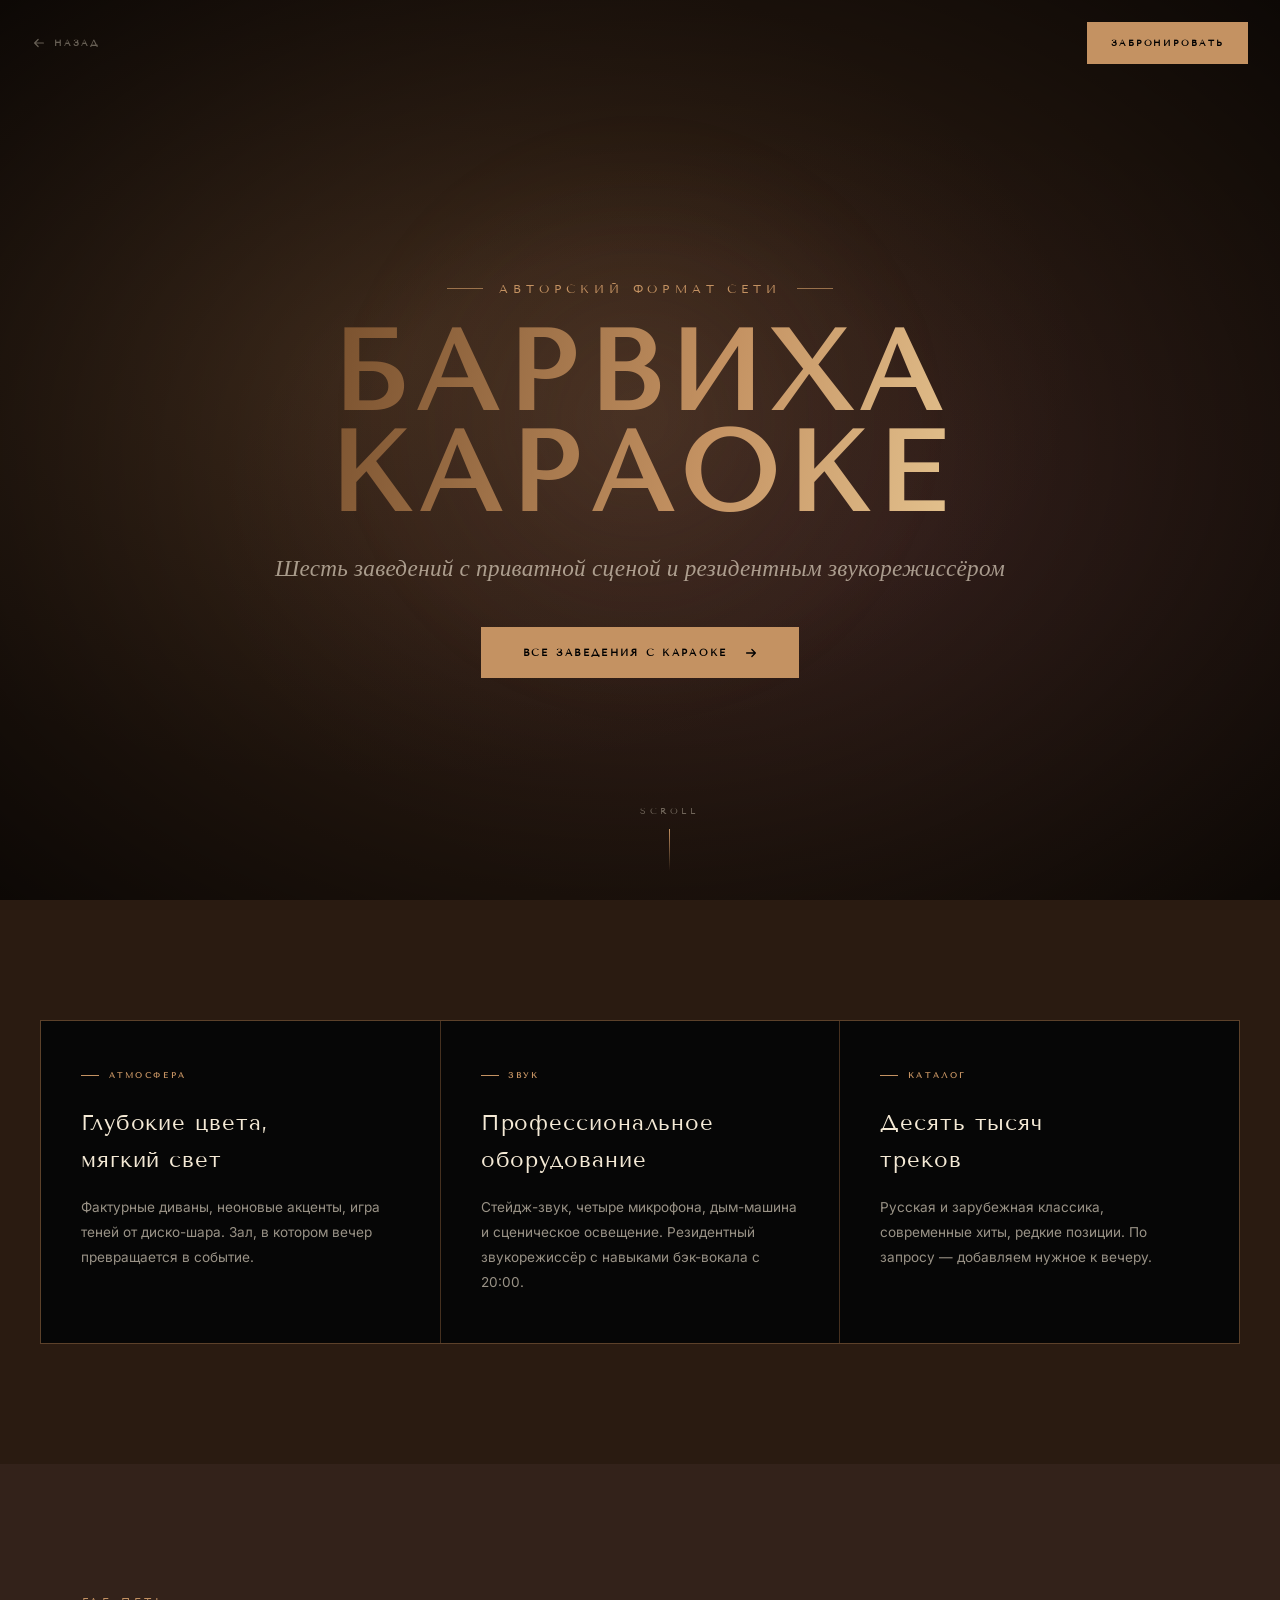
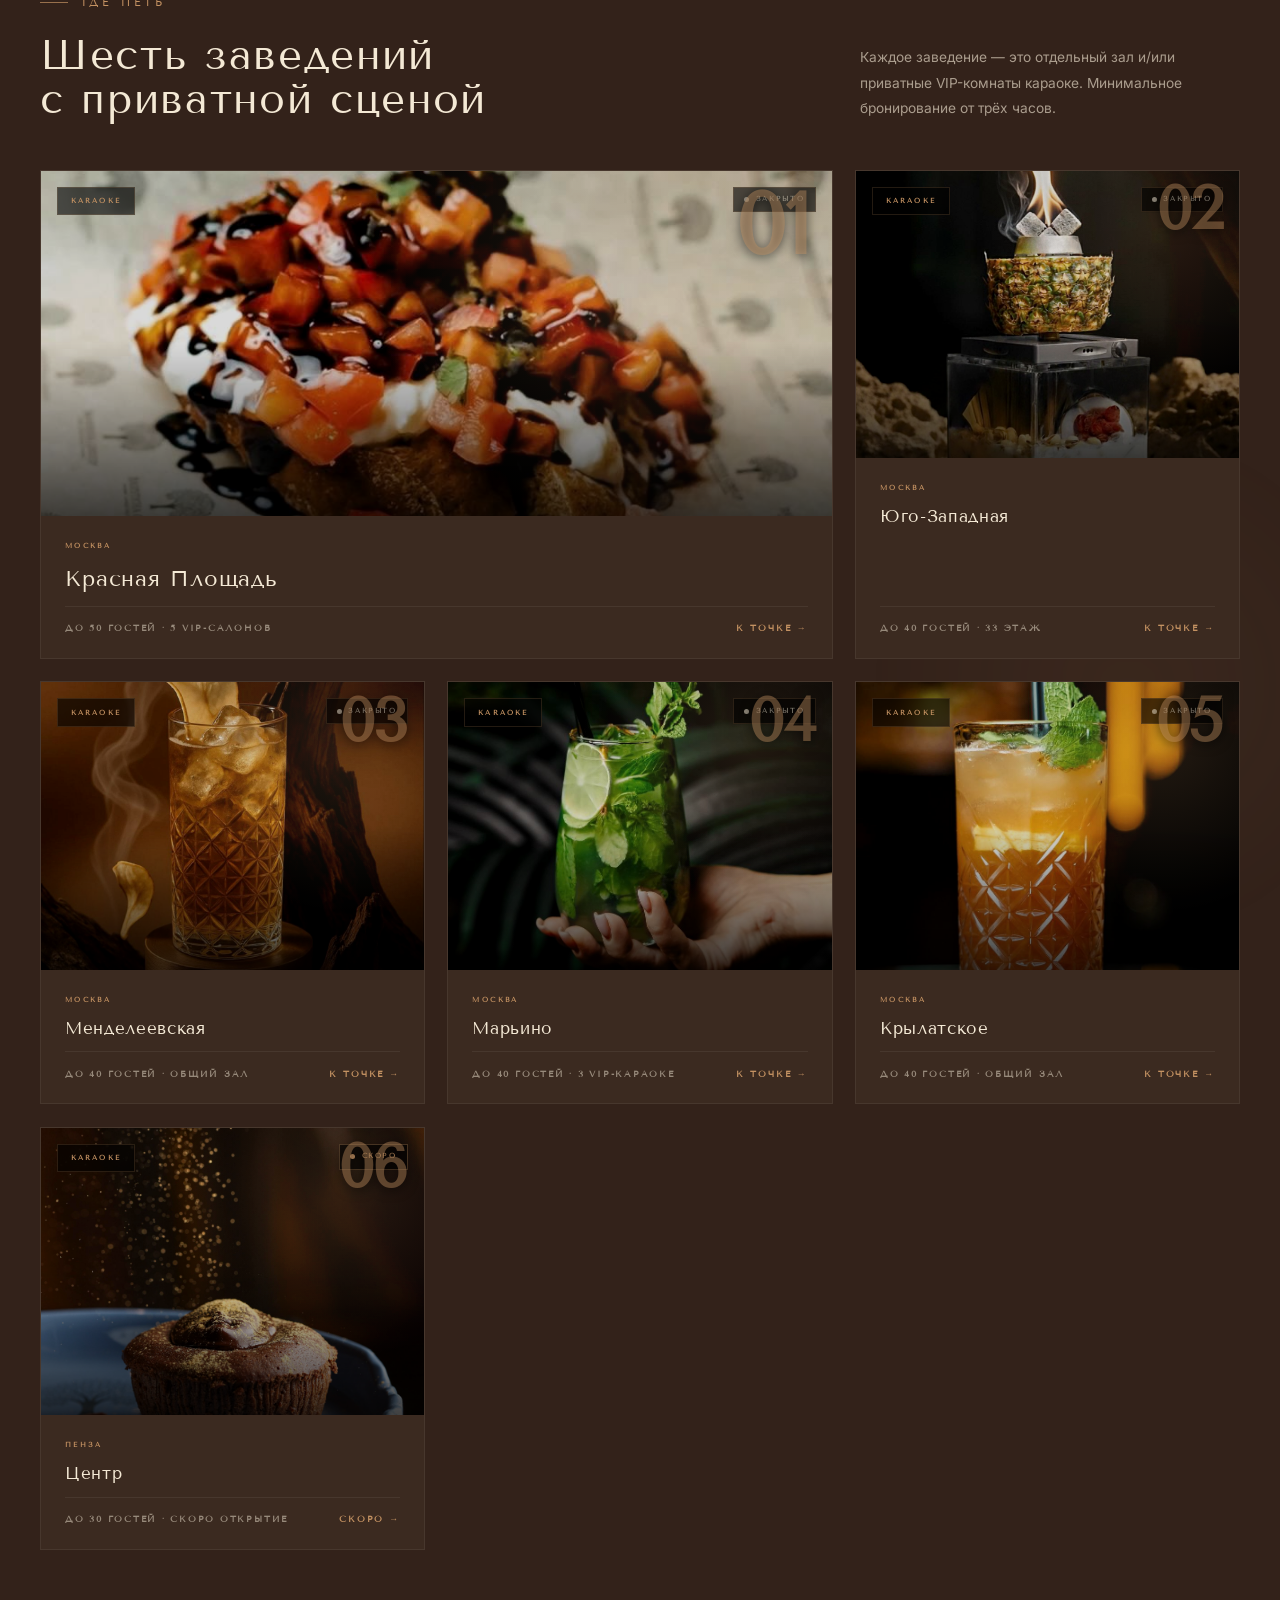
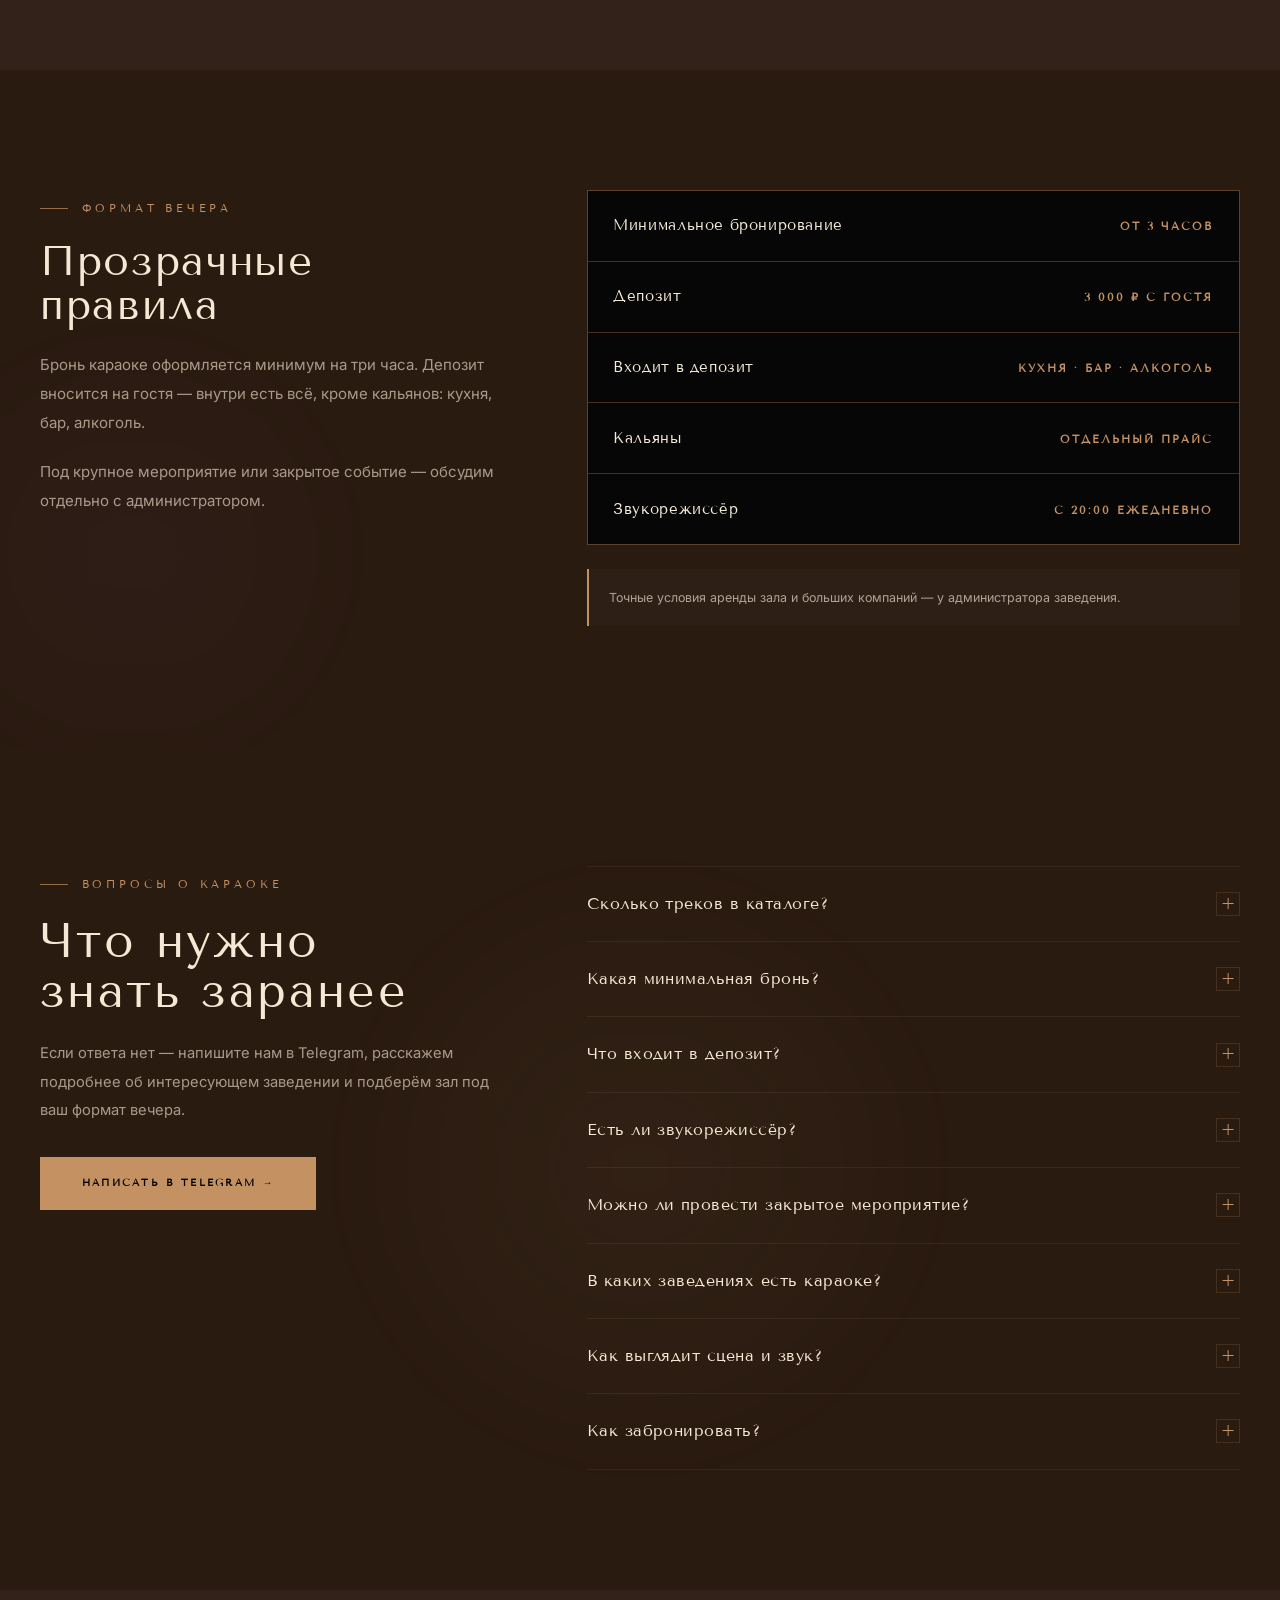
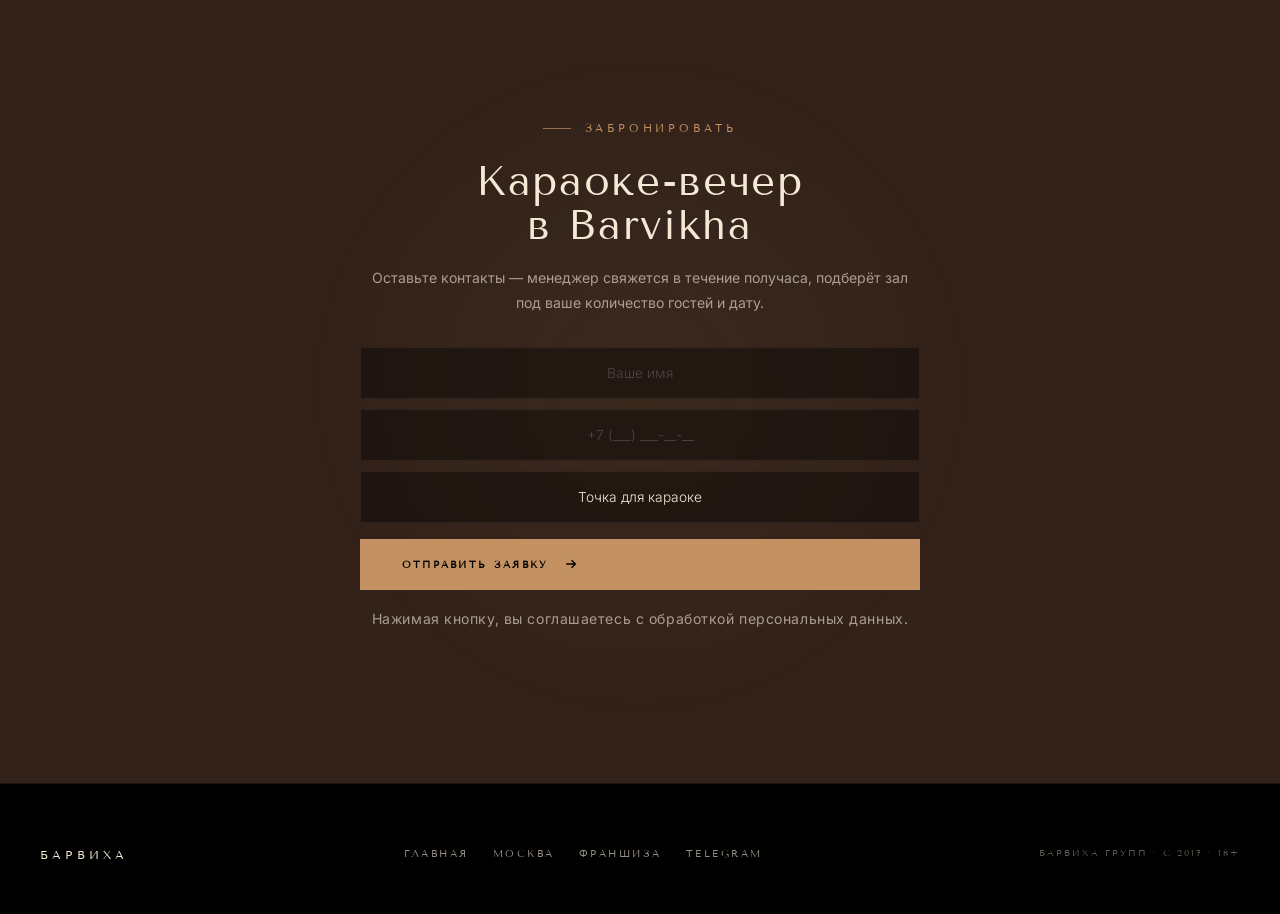
==== commit 77e8c3d5: "menu: inline render from data.js on hub, external URL on Pavelets kaya - index.html: replaced iframe" ====
--- a/karaoke.html
+++ b/karaoke.html
@@ -47,15 +47,14 @@
 .sec-lbl{font-family:var(--hd);font-size:.5rem;font-weight:600;letter-spacing:.32em;text-transform:uppercase;color:var(--gold);display:flex;align-items:center;gap:.7rem;margin-bottom:1rem}
 .sec-lbl::before{content:'';width:24px;height:1px;background:var(--gold)}
 .sec-h2{font-family:var(--hd);font-size:clamp(2rem,4.4vw,3.2rem);font-weight:200;letter-spacing:.05em;line-height:1.05}
-.rv{opacity:0;transform:translateY(28px);transition:opacity .8s var(--ease),transform .8s var(--ease)}
+.rv{opacity:0;transform:translateY(18px);transition:opacity .45s var(--ease),transform .45s var(--ease)}
 .rv.in{opacity:1;transform:none}
-.d1{transition-delay:.1s}.d2{transition-delay:.18s}.d3{transition-delay:.26s}
+.d1{transition-delay:.05s}.d2{transition-delay:.1s}.d3{transition-delay:.15s}
 .gold-text{background:var(--gold-grad);background-size:200% 100%;-webkit-background-clip:text;-webkit-text-fill-color:transparent;background-clip:text;animation:goldShimmer 10s ease-in-out infinite}
 
 /* HERO */
 .kar-hero{position:relative;min-height:88vh;display:flex;align-items:center;justify-content:center;padding:8rem 1.5rem 5rem;overflow:hidden}
 .kar-hero-bg{position:absolute;inset:0;background:radial-gradient(ellipse at 30% 40%,rgba(196,146,98,.13) 0%,transparent 55%),radial-gradient(ellipse at 70% 60%,rgba(170,80,180,.06) 0%,transparent 55%);pointer-events:none}
-.kar-hero-grid{position:absolute;inset:0;background-image:linear-gradient(rgba(196,146,98,.025) 1px,transparent 1px),linear-gradient(90deg,rgba(196,146,98,.025) 1px,transparent 1px);background-size:80px 80px;pointer-events:none}
 /* «Дискошар» — мерцающее золотое свечение */
 .kar-disco{position:absolute;top:50%;left:50%;transform:translate(-50%,-55%);width:min(640px,72vw);height:min(640px,72vw);border-radius:50%;
   background:radial-gradient(circle,rgba(196,146,98,.12) 0%,rgba(196,146,98,.04) 35%,transparent 65%);
@@ -261,18 +260,7 @@
 .nav.on,.nav.scrolled{background:rgba(0,0,0,.78);backdrop-filter:blur(20px) saturate(1.1);-webkit-backdrop-filter:blur(20px) saturate(1.1);border-color:var(--hair);padding:1rem 2rem}
 
 /* HERO — 4 corner-decorations */
-.kar-hero-corner{position:absolute;width:54px;height:54px;z-index:4;pointer-events:none;opacity:0;animation:karCornerFade 1.2s var(--ease) forwards 1.1s}
-.kar-hero-corner.tl{top:6rem;left:2.5rem;border-top:1px solid var(--line-strong);border-left:1px solid var(--line-strong)}
-.kar-hero-corner.tr{top:6rem;right:2.5rem;border-top:1px solid var(--line-strong);border-right:1px solid var(--line-strong)}
-.kar-hero-corner.bl{bottom:6rem;left:2.5rem;border-bottom:1px solid var(--line-strong);border-left:1px solid var(--line-strong)}
-.kar-hero-corner.br{bottom:6rem;right:2.5rem;border-bottom:1px solid var(--line-strong);border-right:1px solid var(--line-strong)}
-@media(max-width:768px){
-  .kar-hero-corner{width:36px;height:36px}
-  .kar-hero-corner.tl,.kar-hero-corner.tr{top:5rem}
-  .kar-hero-corner.bl,.kar-hero-corner.br{bottom:4rem}
-  .kar-hero-corner.tl,.kar-hero-corner.bl{left:1.25rem}
-  .kar-hero-corner.tr,.kar-hero-corner.br{right:1.25rem}
-}
+
 @keyframes karCornerFade{from{opacity:0}to{opacity:1}}
 
 /* HERO — eyebrow с золотыми линиями (заменяем старые «·» точки) */
@@ -370,22 +358,33 @@
     <svg width="14" height="14" viewBox="0 0 16 16" fill="none"><path d="M13 8H3M3 8L7 4M3 8L7 12" stroke="currentColor" stroke-width="1.4" stroke-linecap="round" stroke-linejoin="round"/></svg>
     Назад
   </button>
-  <div class="nav-logo">
-    <a href="index.html"><img src="https://barvikhagroup.ru/img/main/header-logo.png" alt="Barvikha"/></a>
-  </div>
+  <a href="index.html" class="nav-logo" aria-label="Барвиха — на главную">
+    <svg viewBox="0 0 30 36" fill="none" xmlns="http://www.w3.org/2000/svg">
+      <defs>
+        <linearGradient id="ntg" x1="0" y1="0" x2="0" y2="1">
+          <stop offset="0%" stop-color="#E5C490"/><stop offset="100%" stop-color="#6F4827"/>
+        </linearGradient>
+      </defs>
+      <path d="M12 32 Q11.5 26 11 22 Q10 17 15 13 Q20 17 19 22 Q18.5 26 18 32Z" fill="url(#ntg)"/>
+      <g stroke="#C49262" stroke-width=".9" fill="none">
+        <ellipse cx="15" cy="7" rx="4.5" ry="2" transform="rotate(-90 15 7)" opacity=".9"/>
+        <ellipse cx="22" cy="10" rx="4.5" ry="2" transform="rotate(-42 22 10)" opacity=".85"/>
+        <ellipse cx="25" cy="17" rx="4.5" ry="2" opacity=".8"/>
+        <ellipse cx="22" cy="24" rx="4.5" ry="2" transform="rotate(42 22 24)" opacity=".7"/>
+        <ellipse cx="8" cy="10" rx="4.5" ry="2" transform="rotate(42 8 10)" opacity=".85"/>
+        <ellipse cx="5" cy="17" rx="4.5" ry="2" opacity=".8"/>
+        <ellipse cx="8" cy="24" rx="4.5" ry="2" transform="rotate(-42 8 24)" opacity=".7"/>
+      </g>
+    </svg>
+  </a>
   <a class="nav-book restoplace-click-open" href="#booking" role="button">Забронировать</a>
 </nav>
 
 <!-- HERO -->
 <section class="kar-hero">
   <div class="kar-hero-bg"></div>
-  <div class="kar-hero-grid"></div>
   <div class="kar-disco"></div>
   <div class="kar-vign"></div>
-  <span class="kar-hero-corner tl" aria-hidden="true"></span>
-  <span class="kar-hero-corner tr" aria-hidden="true"></span>
-  <span class="kar-hero-corner bl" aria-hidden="true"></span>
-  <span class="kar-hero-corner br" aria-hidden="true"></span>
   <div class="kar-hero-inner">
     <p class="kar-eyebrow">Авторский формат сети</p>
     <h1 class="kar-name">БАРВИХА<br>КАРАОКЕ</h1>
@@ -559,7 +558,7 @@
   <div class="wrap">
     <div class="ft-inner">
       <div class="ft-logo">
-        <img src="https://barvikhagroup.ru/img/main/header-logo.png" alt="Barvikha"/>
+        <span style="font-family:var(--hd);font-size:.78rem;font-weight:500;letter-spacing:.32em;text-transform:uppercase;color:var(--text)">БАРВИХА</span>
       </div>
       <div class="ft-links">
         <a href="index.html">Главная</a>
